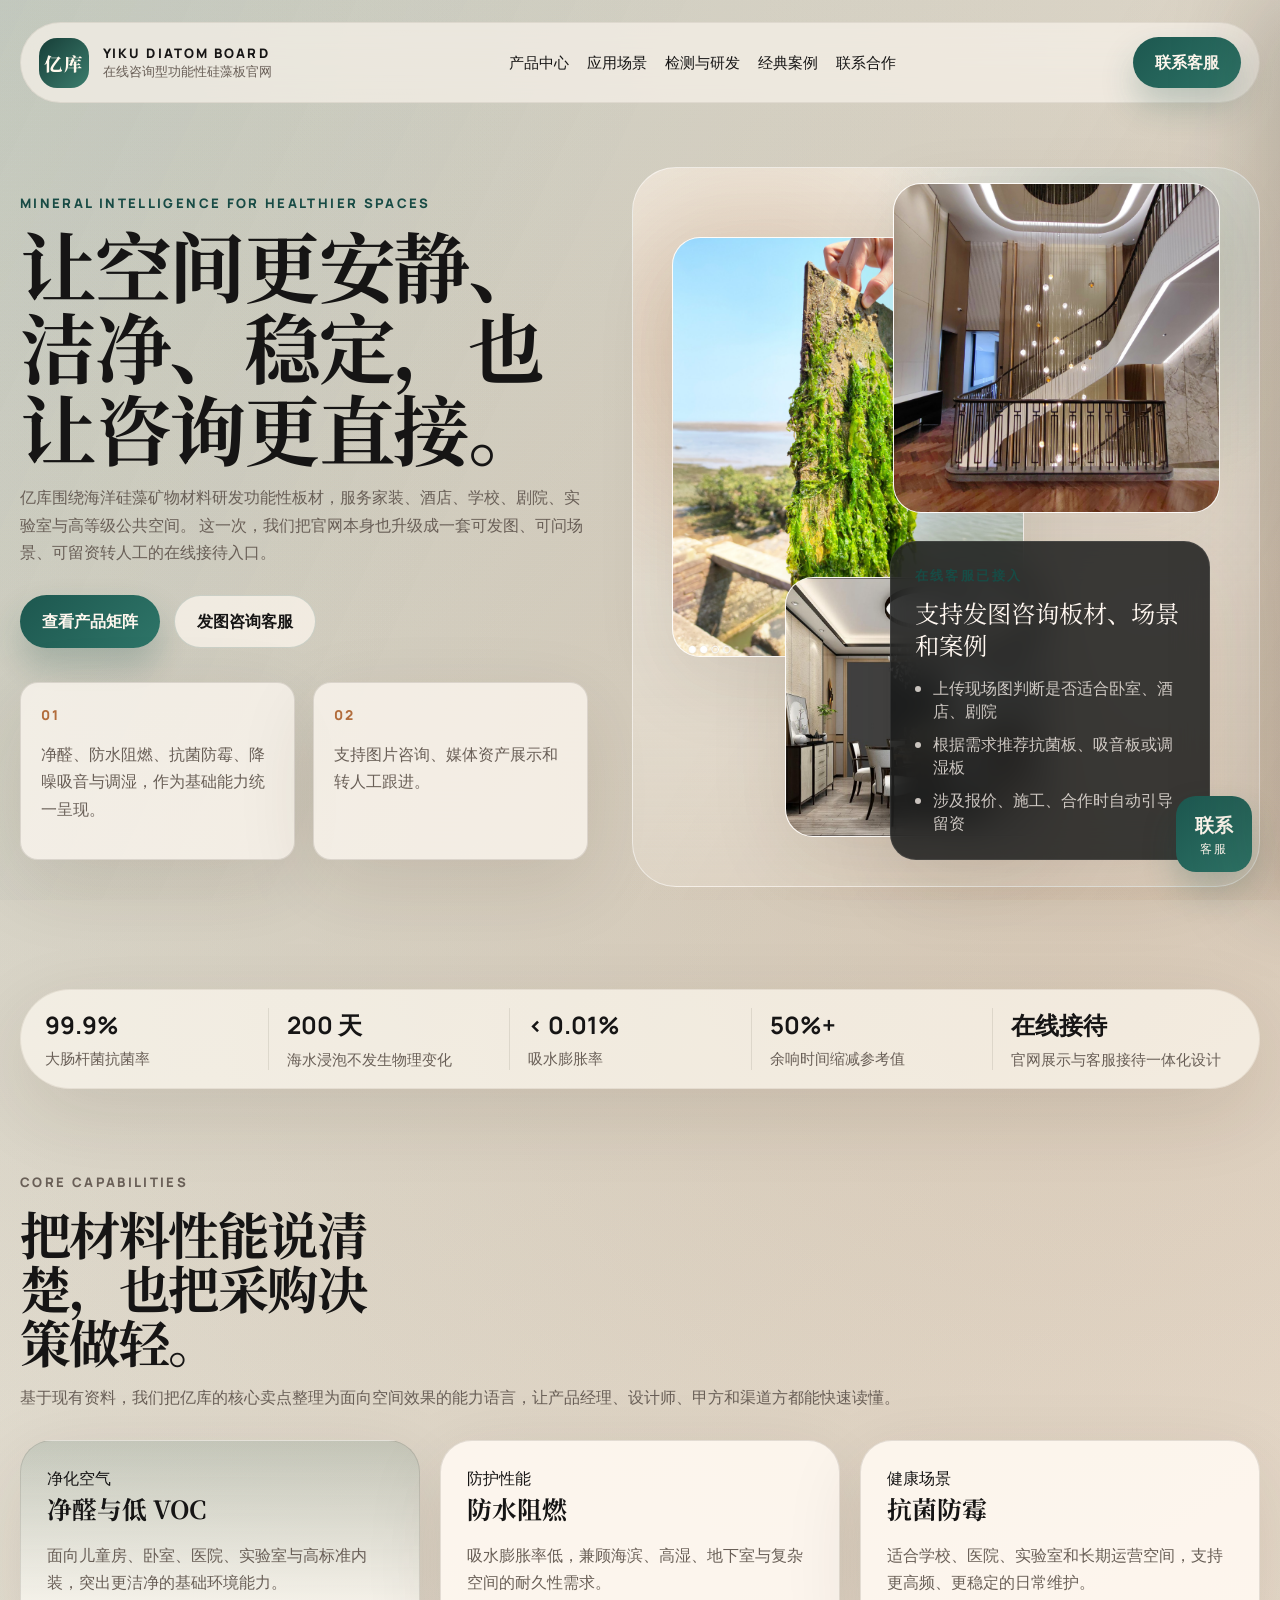
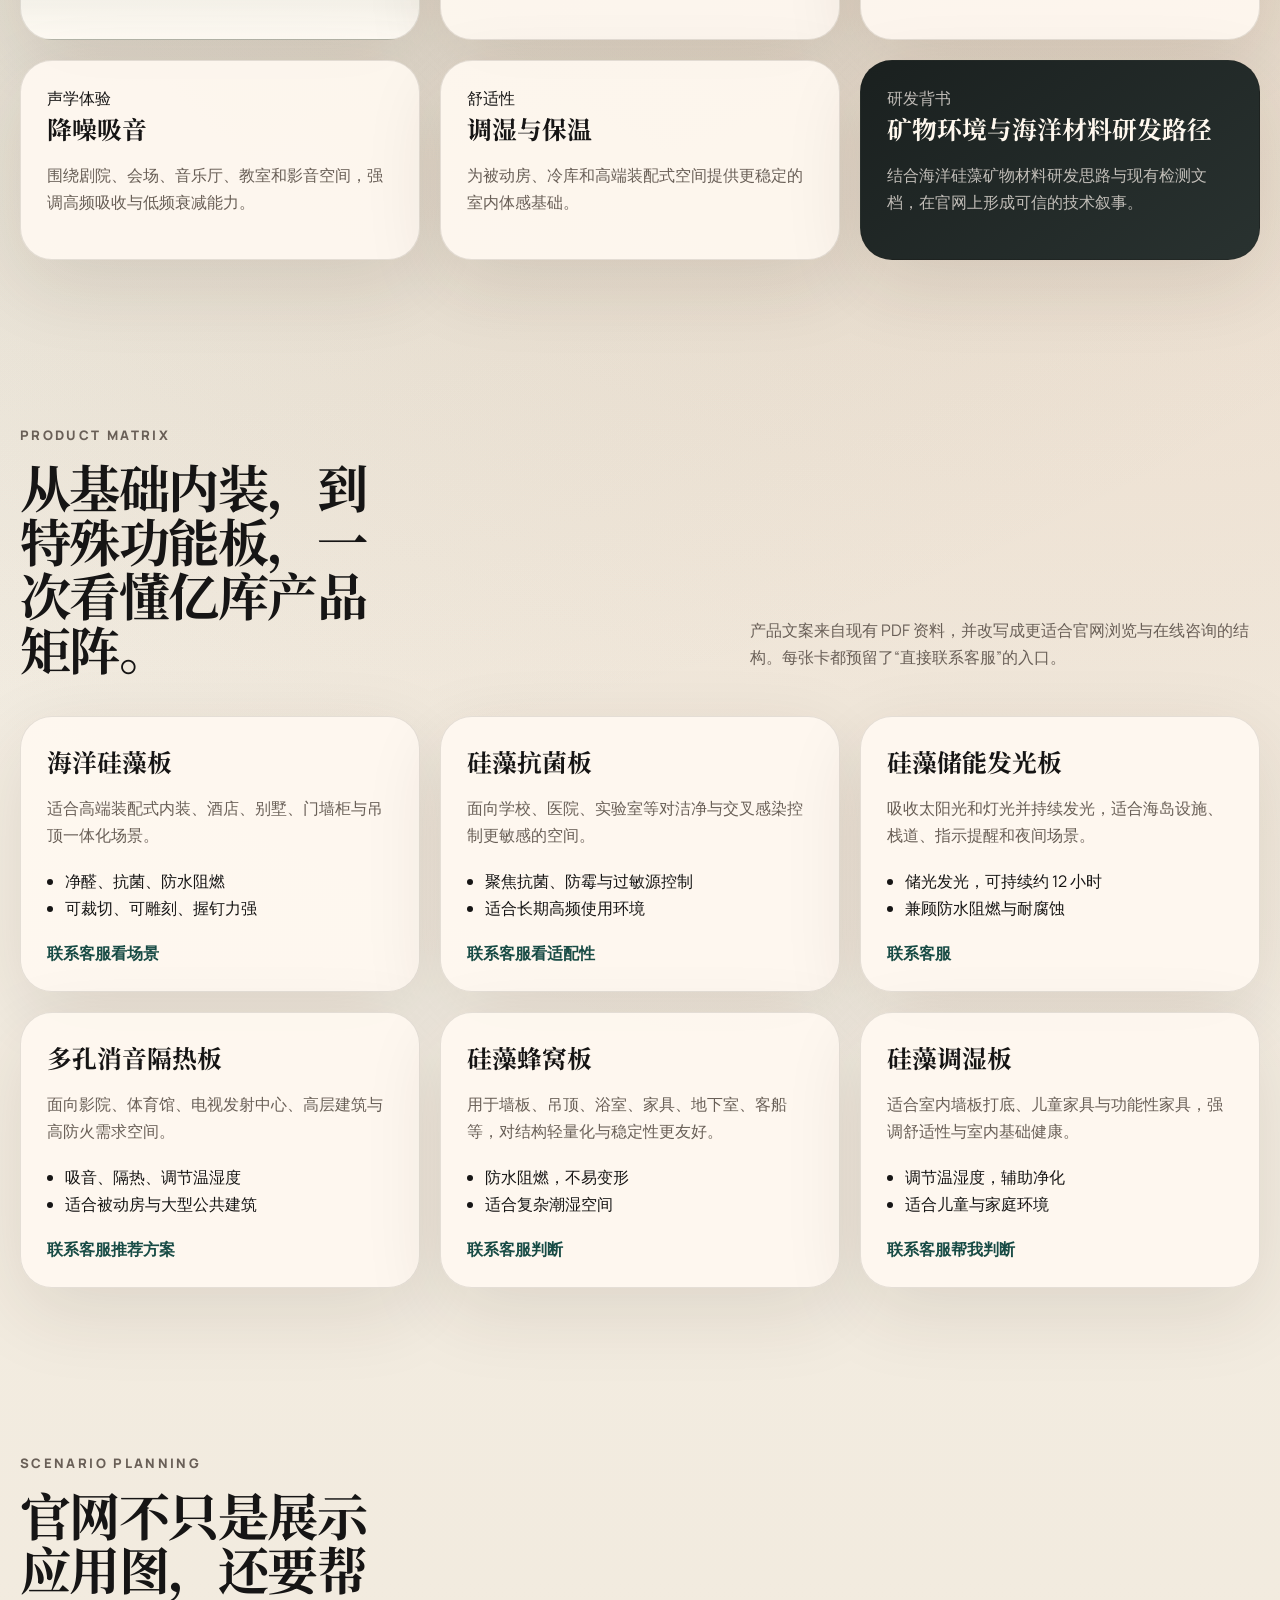
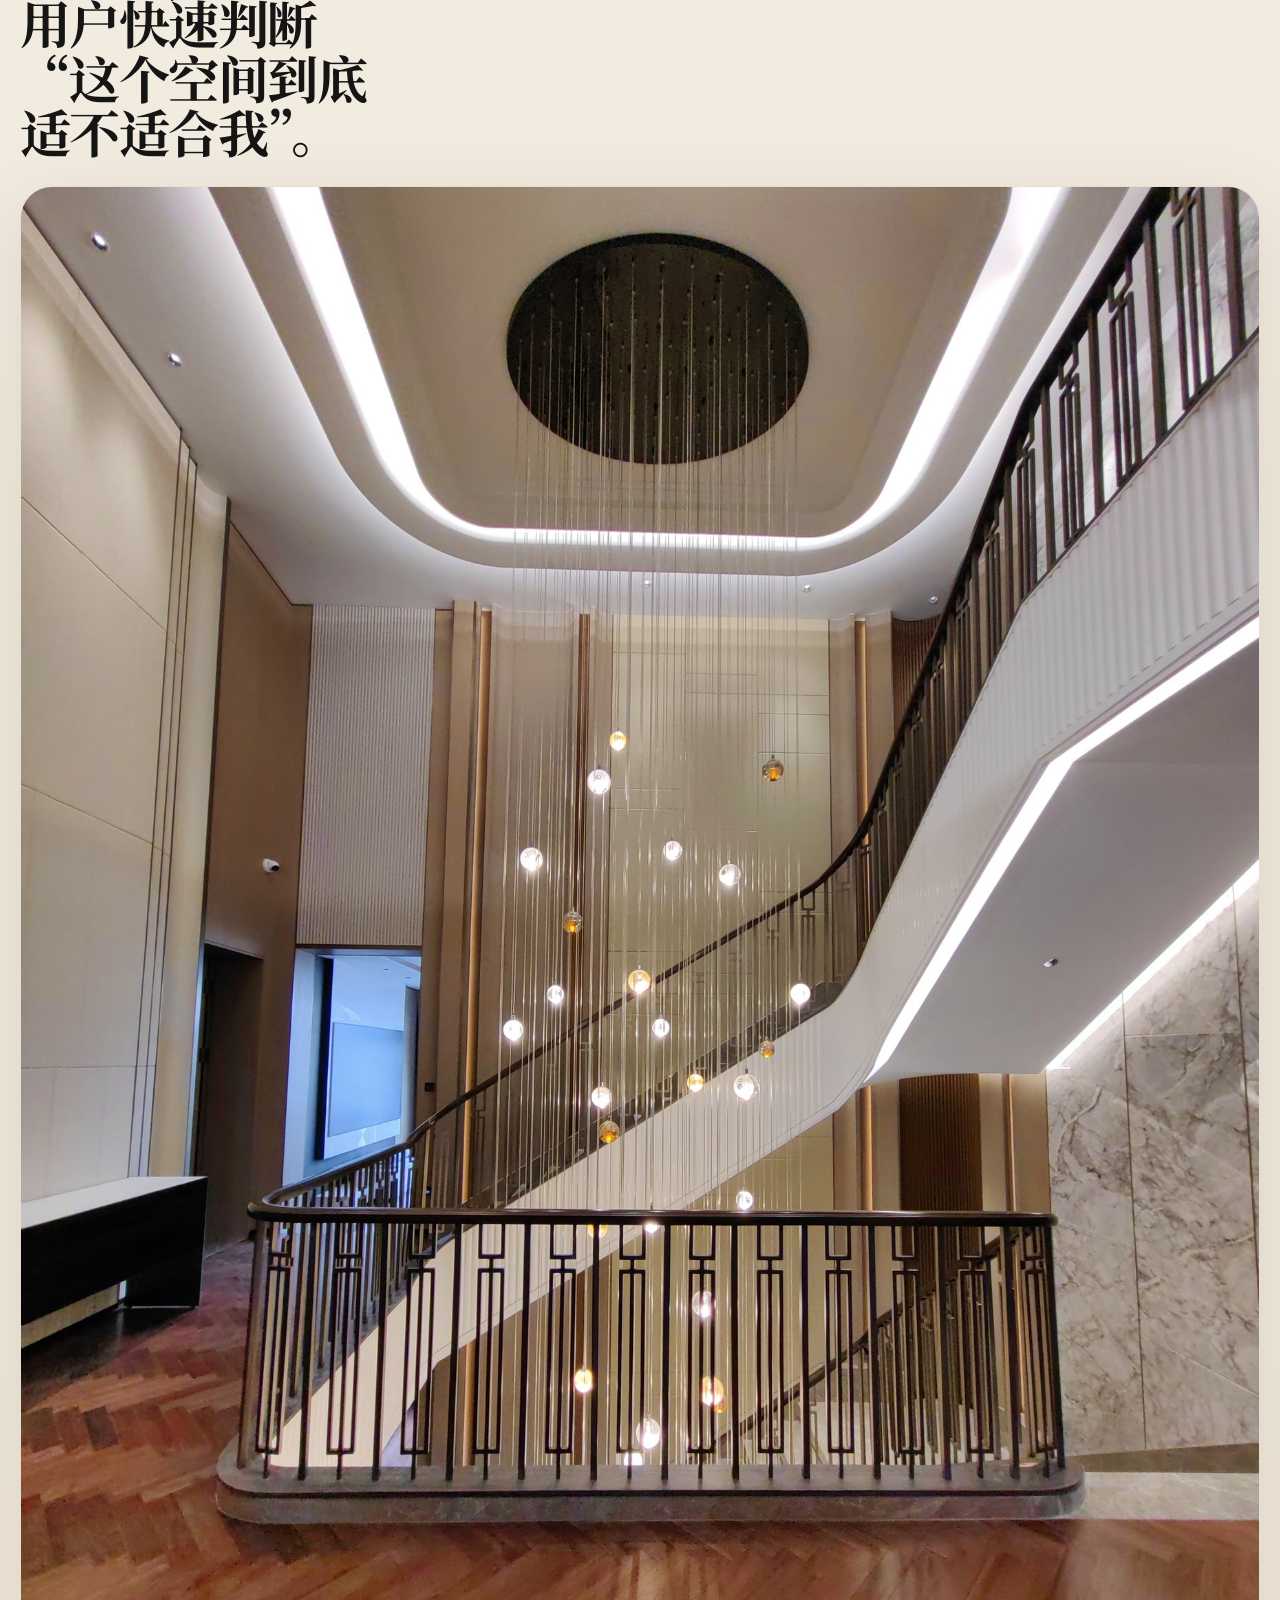
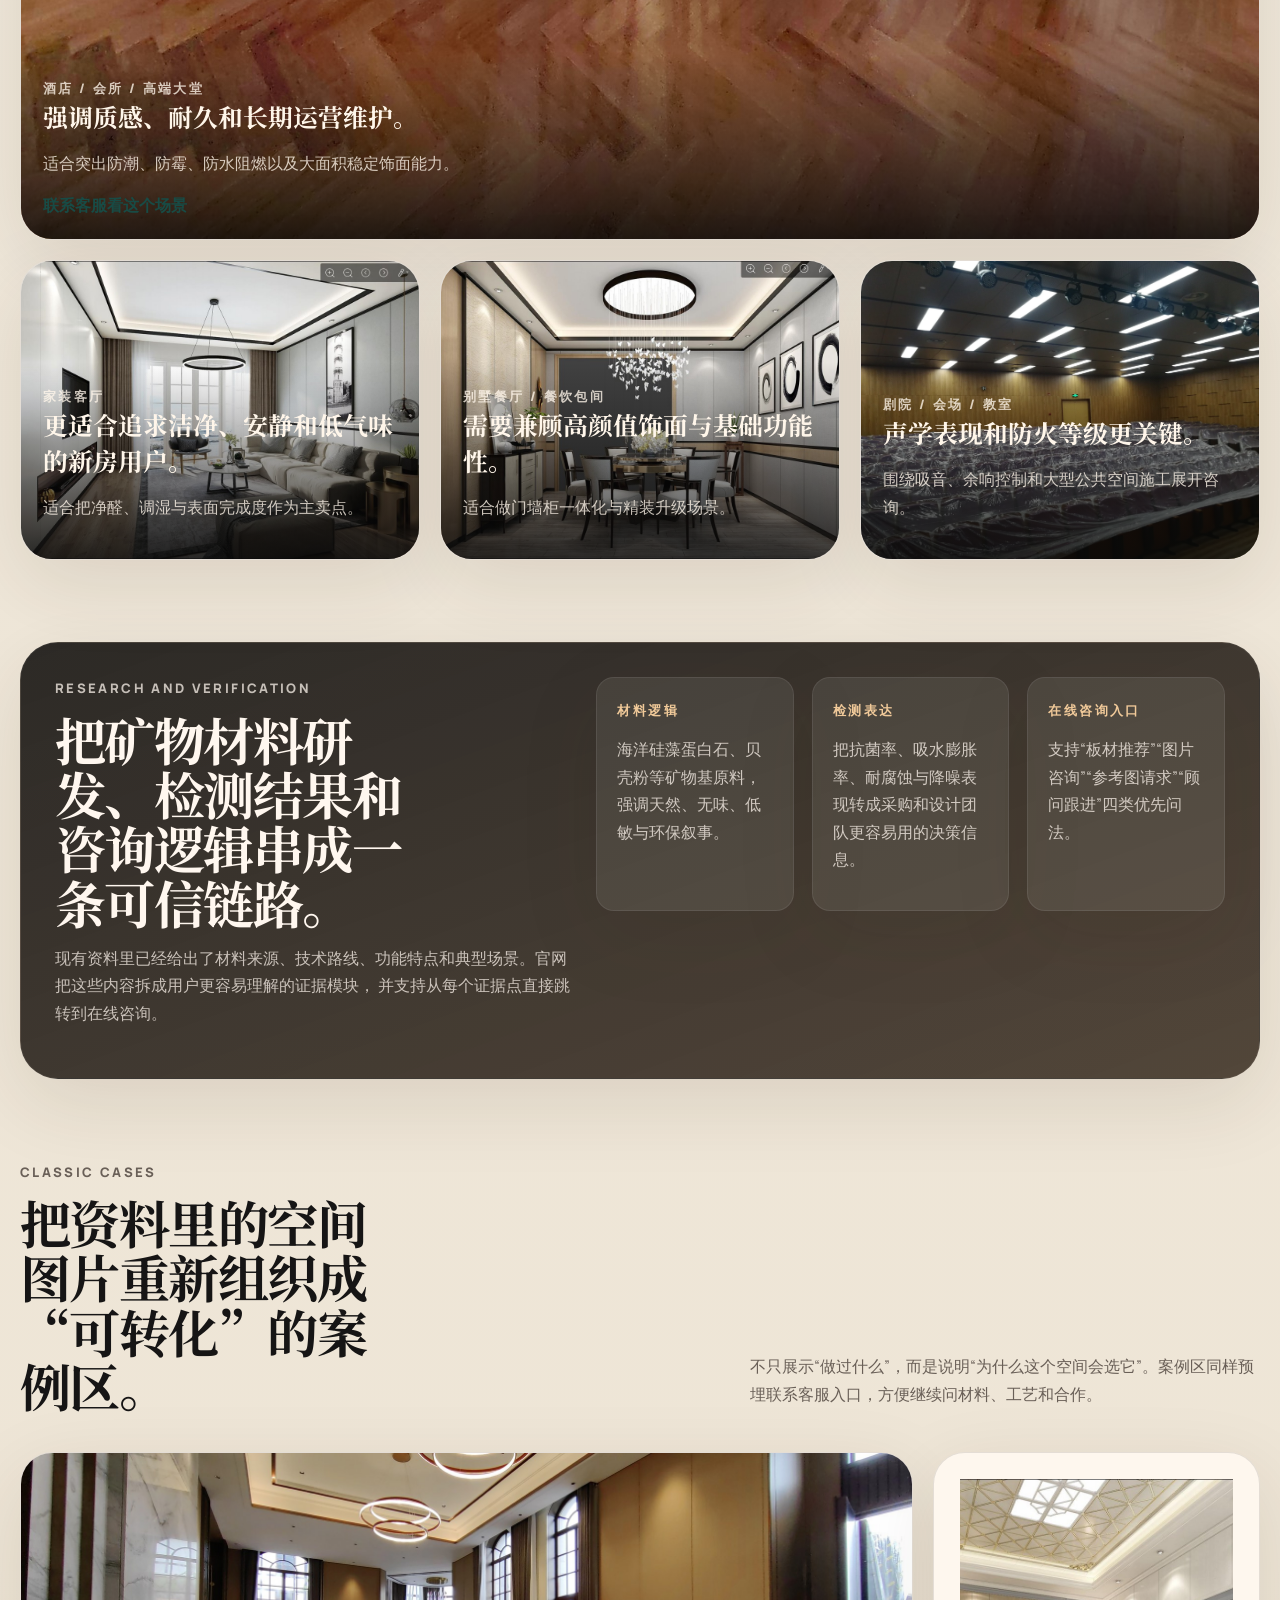
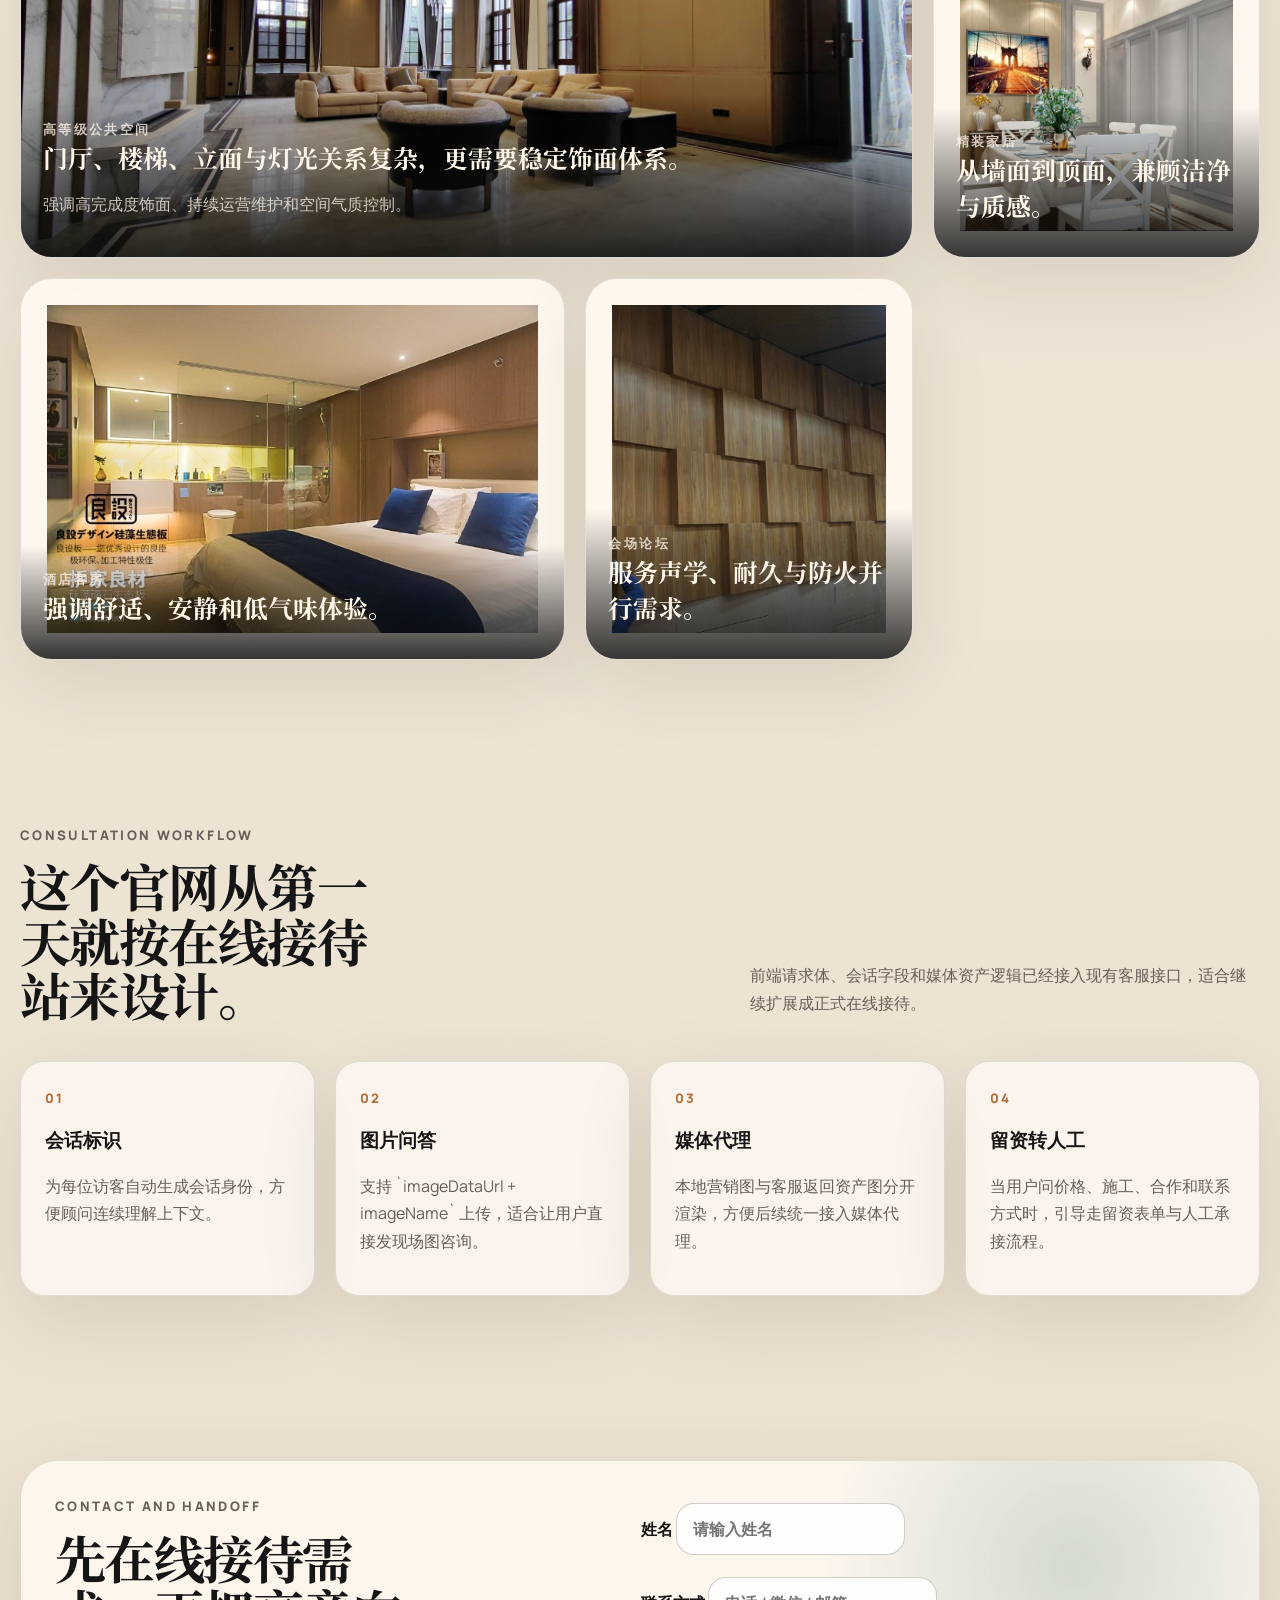
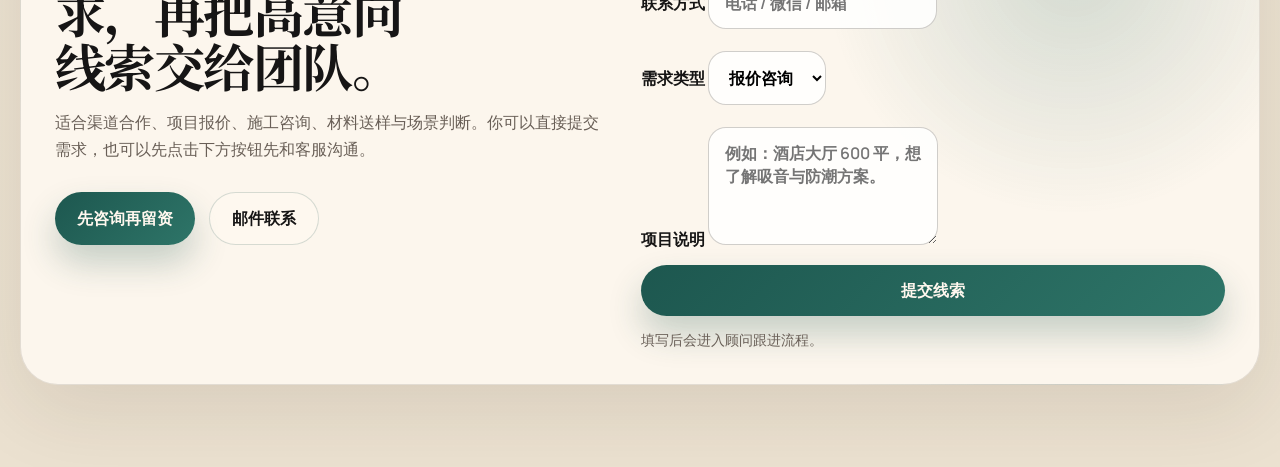
==== guanwang/index.html @ e59ead00 "chore: snapshot guanwang deployment baseline" ====
<!DOCTYPE html>
<html lang="zh-CN">
<head>
  <meta charset="UTF-8">
  <meta name="viewport" content="width=device-width, initial-scale=1.0">
  <title>亿库功能性硅藻板 | 在线咨询与项目接待官网</title>
  <meta
    name="description"
    content="亿库功能性硅藻板官网，聚焦净醛、防水阻燃、抗菌防霉、降噪吸音与高端空间应用，并提供在线咨询、发图咨询与顾问跟进能力。"
  >
  <link rel="preconnect" href="https://fonts.googleapis.com">
  <link rel="preconnect" href="https://fonts.gstatic.com" crossorigin>
  <link
    href="https://fonts.googleapis.com/css2?family=Manrope:wght@400;500;600;700;800&family=Noto+Serif+SC:wght@500;600;700;900&display=swap"
    rel="stylesheet"
  >
  <link rel="stylesheet" href="./styles.css">
</head>
<body>
  <div class="page-shell"></div>
  <div class="grain"></div>

  <header class="site-header">
    <div class="brand-lockup">
      <span class="brand-mark">亿库</span>
      <div>
        <p class="brand-cn">YIKU DIATOM BOARD</p>
        <p class="brand-sub">在线咨询型功能性硅藻板官网</p>
      </div>
    </div>

    <nav class="site-nav">
      <a href="#products">产品中心</a>
      <a href="#scenarios">应用场景</a>
      <a href="#proof">检测与研发</a>
      <a href="#cases">经典案例</a>
      <a href="#contact">联系合作</a>
    </nav>

    <button class="nav-cta trigger-ai" data-prompt="我想先快速了解亿库硅藻板适合哪些空间。">
      联系客服
    </button>
  </header>

  <main>
    <section class="hero section">
      <div class="hero-copy">
        <p class="eyebrow">Mineral intelligence for healthier spaces</p>
        <h1>让空间更安静、洁净、稳定，也让咨询更直接。</h1>
        <p class="hero-text">
          亿库围绕海洋硅藻矿物材料研发功能性板材，服务家装、酒店、学校、剧院、实验室与高等级公共空间。
          这一次，我们把官网本身也升级成一套可发图、可问场景、可留资转人工的在线接待入口。
        </p>

        <div class="hero-actions">
          <a class="button button-primary" href="#products">查看产品矩阵</a>
          <button
            class="button button-secondary trigger-ai"
            data-prompt="我有一张现场图，想问这种空间更适合哪类硅藻板。"
          >
            发图咨询客服
          </button>
        </div>

        <div class="hero-meta">
          <article>
            <span>01</span>
            <p>净醛、防水阻燃、抗菌防霉、降噪吸音与调湿，作为基础能力统一呈现。</p>
          </article>
          <article>
            <span>02</span>
            <p>支持图片咨询、媒体资产展示和转人工跟进。</p>
          </article>
        </div>
      </div>

      <div class="hero-stage">
        <div class="hero-stage-backdrop"></div>
        <figure class="hero-photo hero-photo-primary">
          <img src="./assets/selected/hero-board.jpg" alt="亿库功能性硅藻板原料与材质近景">
        </figure>
        <figure class="hero-photo hero-photo-secondary">
          <img src="./assets/selected/case-lobby.jpg" alt="亿库硅藻板在高端大堂空间中的应用案例">
        </figure>
        <figure class="hero-photo hero-photo-tertiary">
          <img src="./assets/selected/space-dining.jpg" alt="亿库硅藻板在餐厅空间中的应用视觉">
        </figure>

        <div class="hero-ticket">
          <p class="ticket-label">在线客服已接入</p>
          <p class="ticket-title">支持发图咨询板材、场景和案例</p>
          <ul>
            <li>上传现场图判断是否适合卧室、酒店、剧院</li>
            <li>根据需求推荐抗菌板、吸音板或调湿板</li>
            <li>涉及报价、施工、合作时自动引导留资</li>
          </ul>
        </div>
      </div>
    </section>

    <section class="stats-strip section">
      <article>
        <strong>99.9%</strong>
        <span>大肠杆菌抗菌率</span>
      </article>
      <article>
        <strong>200 天</strong>
        <span>海水浸泡不发生物理变化</span>
      </article>
      <article>
        <strong>&lt; 0.01%</strong>
        <span>吸水膨胀率</span>
      </article>
      <article>
        <strong>50%+</strong>
        <span>余响时间缩减参考值</span>
      </article>
      <article>
        <strong>在线接待</strong>
        <span>官网展示与客服接待一体化设计</span>
      </article>
    </section>

    <section class="capabilities section" id="proof">
      <div class="section-heading">
        <p class="eyebrow">Core capabilities</p>
        <h2>把材料性能说清楚，也把采购决策做轻。</h2>
        <p>
          基于现有资料，我们把亿库的核心卖点整理为面向空间效果的能力语言，让产品经理、设计师、甲方和渠道方都能快速读懂。
        </p>
      </div>

      <div class="capability-grid">
        <article class="capability-card accent-card">
          <span>净化空气</span>
          <h3>净醛与低 VOC</h3>
          <p>面向儿童房、卧室、医院、实验室与高标准内装，突出更洁净的基础环境能力。</p>
        </article>
        <article class="capability-card">
          <span>防护性能</span>
          <h3>防水阻燃</h3>
          <p>吸水膨胀率低，兼顾海滨、高湿、地下室与复杂空间的耐久性需求。</p>
        </article>
        <article class="capability-card">
          <span>健康场景</span>
          <h3>抗菌防霉</h3>
          <p>适合学校、医院、实验室和长期运营空间，支持更高频、更稳定的日常维护。</p>
        </article>
        <article class="capability-card">
          <span>声学体验</span>
          <h3>降噪吸音</h3>
          <p>围绕剧院、会场、音乐厅、教室和影音空间，强调高频吸收与低频衰减能力。</p>
        </article>
        <article class="capability-card">
          <span>舒适性</span>
          <h3>调湿与保温</h3>
          <p>为被动房、冷库和高端装配式空间提供更稳定的室内体感基础。</p>
        </article>
        <article class="capability-card dark-card">
          <span>研发背书</span>
          <h3>矿物环境与海洋材料研发路径</h3>
          <p>结合海洋硅藻矿物材料研发思路与现有检测文档，在官网上形成可信的技术叙事。</p>
        </article>
      </div>
    </section>

    <section class="products section" id="products">
      <div class="section-heading split-heading">
        <div>
          <p class="eyebrow">Product matrix</p>
          <h2>从基础内装，到特殊功能板，一次看懂亿库产品矩阵。</h2>
        </div>
        <p>
          产品文案来自现有 PDF 资料，并改写成更适合官网浏览与在线咨询的结构。每张卡都预留了“直接联系客服”的入口。
        </p>
      </div>

      <div class="product-grid">
        <article class="product-card">
          <h3>海洋硅藻板</h3>
          <p>适合高端装配式内装、酒店、别墅、门墙柜与吊顶一体化场景。</p>
          <ul>
            <li>净醛、抗菌、防水阻燃</li>
            <li>可裁切、可雕刻、握钉力强</li>
          </ul>
          <button class="link-button trigger-ai" data-prompt="我在做酒店或别墅项目，海洋硅藻板适合哪些部位？">联系客服看场景</button>
        </article>
        <article class="product-card">
          <h3>硅藻抗菌板</h3>
          <p>面向学校、医院、实验室等对洁净与交叉感染控制更敏感的空间。</p>
          <ul>
            <li>聚焦抗菌、防霉与过敏源控制</li>
            <li>适合长期高频使用环境</li>
          </ul>
          <button class="link-button trigger-ai" data-prompt="学校和医院场景更适合哪类抗菌板？">联系客服看适配性</button>
        </article>
        <article class="product-card">
          <h3>硅藻储能发光板</h3>
          <p>吸收太阳光和灯光并持续发光，适合海岛设施、栈道、指示提醒和夜间场景。</p>
          <ul>
            <li>储光发光，可持续约 12 小时</li>
            <li>兼顾防水阻燃与耐腐蚀</li>
          </ul>
          <button class="link-button trigger-ai" data-prompt="夜间导视或海滨项目能不能用发光板？">联系客服</button>
        </article>
        <article class="product-card">
          <h3>多孔消音隔热板</h3>
          <p>面向影院、体育馆、电视发射中心、高层建筑与高防火需求空间。</p>
          <ul>
            <li>吸音、隔热、调节温湿度</li>
            <li>适合被动房与大型公共建筑</li>
          </ul>
          <button class="link-button trigger-ai" data-prompt="剧院、会场和体育馆更适合哪种吸音隔热方案？">联系客服推荐方案</button>
        </article>
        <article class="product-card">
          <h3>硅藻蜂窝板</h3>
          <p>用于墙板、吊顶、浴室、家具、地下室、客船等，对结构轻量化与稳定性更友好。</p>
          <ul>
            <li>防水阻燃，不易变形</li>
            <li>适合复杂潮湿空间</li>
          </ul>
          <button class="link-button trigger-ai" data-prompt="浴室、地下室和海滨项目该选蜂窝板吗？">联系客服判断</button>
        </article>
        <article class="product-card">
          <h3>硅藻调湿板</h3>
          <p>适合室内墙板打底、儿童家具与功能性家具，强调舒适性与室内基础健康。</p>
          <ul>
            <li>调节温湿度，辅助净化</li>
            <li>适合儿童与家庭环境</li>
          </ul>
          <button class="link-button trigger-ai" data-prompt="儿童房和卧室应该优先看调湿板还是基础硅藻板？">联系客服帮我判断</button>
        </article>
      </div>
    </section>

    <section class="scenarios section" id="scenarios">
      <div class="section-heading">
        <p class="eyebrow">Scenario planning</p>
        <h2>官网不只是展示应用图，还要帮用户快速判断“这个空间到底适不适合我”。</h2>
      </div>

      <div class="scenario-layout">
        <article class="scenario-card panorama-card">
          <img src="./assets/selected/case-lobby.jpg" alt="高端会所或酒店大堂场景">
          <div class="scenario-content">
            <span>酒店 / 会所 / 高端大堂</span>
            <h3>强调质感、耐久和长期运营维护。</h3>
            <p>适合突出防潮、防霉、防水阻燃以及大面积稳定饰面能力。</p>
            <button class="link-button trigger-ai" data-prompt="酒店大堂、会所这类空间用什么板材更稳妥？">联系客服看这个场景</button>
          </div>
        </article>

        <article class="scenario-card">
          <img src="./assets/selected/space-living.jpg" alt="现代客厅空间">
          <div class="scenario-content">
            <span>家装客厅</span>
            <h3>更适合追求洁净、安静和低气味的新房用户。</h3>
            <p>适合把净醛、调湿与表面完成度作为主卖点。</p>
          </div>
        </article>

        <article class="scenario-card">
          <img src="./assets/selected/space-dining.jpg" alt="现代餐厅空间">
          <div class="scenario-content">
            <span>别墅餐厅 / 餐饮包间</span>
            <h3>需要兼顾高颜值饰面与基础功能性。</h3>
            <p>适合做门墙柜一体化与精装升级场景。</p>
          </div>
        </article>

        <article class="scenario-card">
          <img src="./assets/selected/case-auditorium.jpg" alt="剧院或阶梯会议空间">
          <div class="scenario-content">
            <span>剧院 / 会场 / 教室</span>
            <h3>声学表现和防火等级更关键。</h3>
            <p>围绕吸音、余响控制和大型公共空间施工展开咨询。</p>
          </div>
        </article>
      </div>
    </section>

    <section class="proof-band section">
      <div class="proof-copy">
        <p class="eyebrow">Research and verification</p>
        <h2>把矿物材料研发、检测结果和咨询逻辑串成一条可信链路。</h2>
        <p>
          现有资料里已经给出了材料来源、技术路线、功能特点和典型场景。官网把这些内容拆成用户更容易理解的证据模块，
          并支持从每个证据点直接跳转到在线咨询。
        </p>
      </div>

      <div class="proof-notes">
        <article>
          <span>材料逻辑</span>
          <p>海洋硅藻蛋白石、贝壳粉等矿物基原料，强调天然、无味、低敏与环保叙事。</p>
        </article>
        <article>
          <span>检测表达</span>
          <p>把抗菌率、吸水膨胀率、耐腐蚀与降噪表现转成采购和设计团队更容易用的决策信息。</p>
        </article>
        <article>
          <span>在线咨询入口</span>
          <p>支持“板材推荐”“图片咨询”“参考图请求”“顾问跟进”四类优先问法。</p>
        </article>
      </div>
    </section>

    <section class="cases section" id="cases">
      <div class="section-heading split-heading">
        <div>
          <p class="eyebrow">Classic cases</p>
          <h2>把资料里的空间图片重新组织成“可转化”的案例区。</h2>
        </div>
        <p>
          不只展示“做过什么”，而是说明“为什么这个空间会选它”。案例区同样预埋联系客服入口，方便继续问材料、工艺和合作。
        </p>
      </div>

      <div class="case-grid">
        <article class="case-card featured-case">
          <img src="./assets/selected/case-stair.jpg" alt="高端公共空间楼梯案例">
          <div class="case-copy">
            <span>高等级公共空间</span>
            <h3>门厅、楼梯、立面与灯光关系复杂，更需要稳定饰面体系。</h3>
            <p>强调高完成度饰面、持续运营维护和空间气质控制。</p>
          </div>
        </article>
        <article class="case-card">
          <img src="./assets/selected/space-gallery.jpg" alt="餐厅或精装空间">
          <div class="case-copy">
            <span>精装家居</span>
            <h3>从墙面到顶面，兼顾洁净与质感。</h3>
          </div>
        </article>
        <article class="case-card">
          <img src="./assets/selected/case-hotel.jpg" alt="酒店客房案例">
          <div class="case-copy">
            <span>酒店客房</span>
            <h3>强调舒适、安静和低气味体验。</h3>
          </div>
        </article>
        <article class="case-card">
          <img src="./assets/selected/case-forum.jpg" alt="论坛或阶梯会场案例">
          <div class="case-copy">
            <span>会场论坛</span>
            <h3>服务声学、耐久与防火并行需求。</h3>
          </div>
        </article>
      </div>
    </section>

    <section class="ai-workflow section">
      <div class="section-heading split-heading">
        <div>
          <p class="eyebrow">Consultation workflow</p>
          <h2>这个官网从第一天就按在线接待站来设计。</h2>
        </div>
        <p>
          前端请求体、会话字段和媒体资产逻辑已经接入现有客服接口，适合继续扩展成正式在线接待。
        </p>
      </div>

      <div class="workflow-grid">
        <article>
          <span>01</span>
          <h3>会话标识</h3>
          <p>为每位访客自动生成会话身份，方便顾问连续理解上下文。</p>
        </article>
        <article>
          <span>02</span>
          <h3>图片问答</h3>
          <p>支持 `imageDataUrl + imageName` 上传，适合让用户直接发现场图咨询。</p>
        </article>
        <article>
          <span>03</span>
          <h3>媒体代理</h3>
          <p>本地营销图与客服返回资产图分开渲染，方便后续统一接入媒体代理。</p>
        </article>
        <article>
          <span>04</span>
          <h3>留资转人工</h3>
          <p>当用户问价格、施工、合作和联系方式时，引导走留资表单与人工承接流程。</p>
        </article>
      </div>
    </section>

    <section class="contact section" id="contact">
      <div class="contact-panel">
        <div class="contact-copy">
          <p class="eyebrow">Contact and handoff</p>
          <h2>先在线接待需求，再把高意向线索交给团队。</h2>
          <p>
            适合渠道合作、项目报价、施工咨询、材料送样与场景判断。你可以直接提交需求，也可以先点击下方按钮先和客服沟通。
          </p>

          <div class="contact-actions">
            <button class="button button-primary trigger-ai" data-prompt="我想了解报价、送样或合作方式。">
              先咨询再留资
            </button>
            <a class="button button-secondary" href="mailto:hello@yiku.local">邮件联系</a>
          </div>
        </div>

        <form class="lead-form" id="lead-form">
          <label>
            姓名
            <input type="text" name="name" placeholder="请输入姓名" required>
          </label>
          <label>
            联系方式
            <input type="text" name="phone" placeholder="电话 / 微信 / 邮箱" required>
          </label>
          <label>
            需求类型
            <select name="intent">
              <option value="报价咨询">报价咨询</option>
              <option value="施工咨询">施工咨询</option>
              <option value="渠道合作">渠道合作</option>
              <option value="送样申请">送样申请</option>
            </select>
          </label>
          <label>
            项目说明
            <textarea name="message" rows="4" placeholder="例如：酒店大厅 600 平，想了解吸音与防潮方案。"></textarea>
          </label>
          <button class="button button-primary" id="lead-submit" type="submit">提交线索</button>
          <p class="form-note">填写后会进入顾问跟进流程。</p>
        </form>
      </div>
    </section>
  </main>

  <button class="ai-launcher" id="ai-launcher" aria-label="打开在线客服面板">
    <span>联系</span>
    <small>客服</small>
  </button>

  <aside class="ai-panel" id="ai-panel" aria-hidden="true">
    <div class="ai-panel-header">
      <div>
        <p class="ai-panel-eyebrow">在线客服</p>
        <h2>项目咨询接待</h2>
      </div>
      <button class="panel-close" id="panel-close" aria-label="关闭在线客服面板">×</button>
    </div>

    <div class="ai-protocol">
      <span>在线咨询</span>
      <span>支持发图咨询</span>
      <span>可转顾问跟进</span>
    </div>

    <p class="ai-model-status" id="ai-model-status">当前客服已接入，可直接发送产品、场景、报价或施工问题。</p>

    <section class="admin-console hidden" id="admin-console" aria-label="内部调试">
      <div class="admin-console-header">
        <div>
          <p class="admin-console-eyebrow">Debug</p>
          <strong>内部调试</strong>
        </div>
        <button class="admin-toggle-button" id="admin-toggle-button" type="button" aria-expanded="false">查看状态</button>
      </div>

      <div class="admin-console-body hidden" id="admin-console-body">
        <div class="admin-switch">
          <div class="admin-switch-copy">
            <strong>当前客服链路</strong>
            <p>这里用于查看接待链路状态，仅供内部联调时使用。</p>
          </div>

        </div>

        <p class="admin-runtime-note" id="admin-runtime-note">正在读取当前状态…</p>
      </div>
    </section>

    <div class="ai-suggestions">
      <button class="suggestion" data-prompt="卧室午睡容易被吵醒，推荐哪种板材？">卧室安静方案</button>
      <button class="suggestion" data-prompt="学校或医院项目应该优先看哪类抗菌板？">抗菌板推荐</button>
      <button class="suggestion" data-prompt="剧院和会议厅适合多孔消音隔热板吗？">吸音隔热判断</button>
      <button class="suggestion" data-prompt="我想看酒店和会所的应用案例。">要案例参考图</button>
    </div>

    <div class="chat-stream" id="chat-stream"></div>

    <form class="lead-bridge hidden" id="lead-bridge">
      <h3>这类需求建议交给顾问继续跟进</h3>
      <div class="lead-bridge-grid">
        <input type="text" name="bridgeName" placeholder="姓名">
        <input type="text" name="bridgeContact" placeholder="电话 / 微信">
      </div>
      <textarea name="bridgeNeed" rows="3" placeholder="补充项目需求，例如报价、施工或合作方式"></textarea>
      <button class="button button-primary" id="lead-bridge-submit" type="submit">提交给客服</button>
    </form>

    <form class="chat-composer" id="chat-composer">
      <label class="upload-chip" for="image-input">
        <input id="image-input" name="image" type="file" accept="image/*">
        <span id="image-label">上传现场图</span>
      </label>
      <textarea
        id="chat-input"
        name="question"
        rows="3"
        placeholder="请输入问题，例如：酒店大堂适合用哪种板材？"
      ></textarea>
      <button class="button button-primary" id="chat-submit" type="submit">发送给客服</button>
    </form>
  </aside>

  <template id="message-template">
    <article class="message">
      <div class="message-role"></div>
      <div class="message-bubble"></div>
    </article>
  </template>

  <script src="./script.js"></script>
</body>
</html>
---- guanwang/styles.css ----
:root {
  --bg: #efe9dd;
  --bg-strong: #dfd2bf;
  --surface: rgba(255, 250, 243, 0.72);
  --surface-strong: rgba(255, 249, 241, 0.9);
  --ink: #161515;
  --muted: #695f57;
  --line: rgba(43, 35, 26, 0.12);
  --line-strong: rgba(43, 35, 26, 0.22);
  --accent: #184b45;
  --accent-soft: #2f6d62;
  --signal: #b26d3c;
  --card-shadow: 0 24px 80px rgba(58, 38, 17, 0.11);
  --radius-xl: 32px;
  --radius-lg: 24px;
  --radius-md: 18px;
  --radius-sm: 14px;
  --max-width: 1240px;
}

* {
  box-sizing: border-box;
}

html {
  scroll-behavior: smooth;
}

body {
  margin: 0;
  color: var(--ink);
  font-family: "Manrope", "Segoe UI", sans-serif;
  background:
    radial-gradient(circle at top left, rgba(31, 90, 81, 0.18), transparent 28%),
    radial-gradient(circle at 85% 10%, rgba(178, 109, 60, 0.24), transparent 24%),
    linear-gradient(180deg, #f6f1e8 0%, #ebe1d0 100%);
  min-height: 100vh;
}

img {
  display: block;
  width: 100%;
}

button,
input,
textarea,
select {
  font: inherit;
}

button {
  cursor: pointer;
}

.page-shell,
.grain {
  inset: 0;
  pointer-events: none;
  position: fixed;
}

.page-shell {
  background:
    linear-gradient(115deg, rgba(24, 75, 69, 0.05), transparent 42%),
    linear-gradient(300deg, rgba(178, 109, 60, 0.08), transparent 38%);
  z-index: -2;
}

.grain {
  background-image:
    linear-gradient(rgba(255, 255, 255, 0.12) 1px, transparent 1px),
    linear-gradient(90deg, rgba(255, 255, 255, 0.08) 1px, transparent 1px);
  background-size: 4px 4px, 4px 4px;
  opacity: 0.14;
  z-index: -1;
}

.site-header,
.section {
  width: min(calc(100% - 40px), var(--max-width));
  margin: 0 auto;
}

.site-header {
  align-items: center;
  backdrop-filter: blur(18px);
  background: rgba(247, 241, 233, 0.72);
  border: 1px solid rgba(69, 52, 33, 0.08);
  border-radius: 999px;
  display: flex;
  gap: 18px;
  justify-content: space-between;
  margin-top: 22px;
  padding: 14px 18px;
  position: sticky;
  top: 16px;
  z-index: 30;
}

.brand-lockup {
  align-items: center;
  display: flex;
  gap: 14px;
  min-width: 0;
}

.brand-mark {
  align-items: center;
  background: linear-gradient(135deg, #173e38 0%, #3b7d6d 100%);
  border-radius: 18px;
  color: #fff8ec;
  display: inline-flex;
  font-family: "Noto Serif SC", serif;
  font-size: 1.15rem;
  font-weight: 800;
  height: 50px;
  justify-content: center;
  letter-spacing: 0.12em;
  width: 50px;
}

.brand-cn,
.brand-sub {
  margin: 0;
}

.brand-cn {
  font-size: 0.82rem;
  font-weight: 800;
  letter-spacing: 0.16em;
}

.brand-sub {
  color: var(--muted);
  font-size: 0.82rem;
}

.site-nav {
  display: flex;
  flex-wrap: wrap;
  gap: 18px;
  justify-content: center;
}

.site-nav a {
  color: var(--ink);
  font-size: 0.95rem;
  text-decoration: none;
}

.site-nav a:hover {
  color: var(--accent);
}

.section {
  padding: 82px 0;
}

.hero {
  align-items: center;
  display: grid;
  gap: 44px;
  grid-template-columns: minmax(0, 0.95fr) minmax(0, 1.05fr);
  padding-top: 64px;
}

.eyebrow,
.ticket-label,
.ai-panel-eyebrow,
.proof-notes span,
.workflow-grid span,
.scenario-content span,
.case-copy span {
  color: var(--accent);
  font-size: 0.82rem;
  font-weight: 800;
  letter-spacing: 0.18em;
  margin: 0 0 12px;
  text-transform: uppercase;
}

.hero h1,
.section-heading h2,
.contact-copy h2,
.ai-workflow h2,
.proof-copy h2 {
  font-family: "Noto Serif SC", serif;
  font-weight: 700;
  letter-spacing: -0.03em;
  line-height: 1.06;
  margin: 0;
}

.hero h1 {
  font-size: clamp(2.9rem, 6vw, 5.8rem);
  max-width: 12ch;
}

.hero-text,
.section-heading p,
.contact-copy p,
.proof-copy p,
.product-card p,
.capability-card p,
.scenario-content p,
.case-copy p,
.workflow-grid p,
.proof-notes p,
.hero-meta p {
  color: var(--muted);
  line-height: 1.72;
}

.hero-actions,
.contact-actions {
  display: flex;
  flex-wrap: wrap;
  gap: 14px;
  margin-top: 28px;
}

.button,
.nav-cta {
  align-items: center;
  border: 0;
  border-radius: 999px;
  display: inline-flex;
  font-weight: 700;
  gap: 10px;
  justify-content: center;
  padding: 14px 22px;
  text-decoration: none;
  transition: transform 180ms ease, box-shadow 180ms ease, background 180ms ease;
}

.button:hover,
.nav-cta:hover,
.link-button:hover,
.suggestion:hover,
.ai-launcher:hover {
  transform: translateY(-2px);
}

.button-primary,
.nav-cta,
.ai-launcher {
  background: linear-gradient(135deg, #1d574f 0%, #2e7568 100%);
  box-shadow: 0 18px 34px rgba(27, 80, 71, 0.24);
  color: #fff7ee;
}

.button-secondary {
  background: rgba(255, 248, 239, 0.7);
  border: 1px solid rgba(29, 87, 79, 0.18);
  color: var(--ink);
}

.button-secondary:hover {
  background: rgba(255, 248, 239, 0.95);
}

.hero-meta {
  display: grid;
  gap: 18px;
  grid-template-columns: repeat(2, minmax(0, 1fr));
  margin-top: 34px;
}

.hero-meta article,
.proof-notes article,
.workflow-grid article {
  background: var(--surface);
  border: 1px solid var(--line);
  border-radius: var(--radius-md);
  box-shadow: var(--card-shadow);
  padding: 20px;
}

.hero-meta span {
  color: var(--signal);
  font-size: 0.85rem;
  font-weight: 800;
  letter-spacing: 0.18em;
}

.hero-stage {
  min-height: 720px;
  position: relative;
}

.hero-stage-backdrop {
  background:
    radial-gradient(circle at 20% 25%, rgba(178, 109, 60, 0.28), transparent 36%),
    radial-gradient(circle at 80% 10%, rgba(24, 75, 69, 0.22), transparent 32%),
    linear-gradient(180deg, rgba(255, 250, 241, 0.64) 0%, rgba(244, 235, 223, 0.3) 100%);
  border: 1px solid rgba(255, 255, 255, 0.5);
  border-radius: 44px;
  height: 100%;
  inset: 0;
  position: absolute;
}

.hero-photo,
.hero-ticket,
.scenario-card,
.case-card,
.product-card,
.capability-card,
.contact-panel,
.proof-band {
  box-shadow: var(--card-shadow);
}

.hero-photo {
  background: var(--surface-strong);
  border: 1px solid rgba(255, 255, 255, 0.68);
  border-radius: 28px;
  overflow: hidden;
  position: absolute;
}

.hero-photo img {
  height: 100%;
  object-fit: cover;
}

.hero-photo-primary {
  height: 420px;
  left: 0;
  top: 54px;
  width: min(56%, 420px);
}

.hero-photo-secondary {
  height: 330px;
  right: 0;
  top: 0;
  width: min(52%, 360px);
}

.hero-photo-tertiary {
  bottom: 34px;
  height: 260px;
  left: 18%;
  width: min(42%, 300px);
}

.hero-ticket {
  backdrop-filter: blur(16px);
  background: rgba(20, 21, 21, 0.82);
  border: 1px solid rgba(255, 255, 255, 0.08);
  border-radius: 26px;
  color: #fff7f0;
  max-width: 320px;
  padding: 24px;
  position: absolute;
  right: 8%;
  top: 52%;
}

.ticket-title {
  font-family: "Noto Serif SC", serif;
  font-size: 1.52rem;
  line-height: 1.3;
  margin: 0 0 16px;
}

.hero-ticket ul {
  color: rgba(255, 247, 240, 0.76);
  margin: 0;
  padding-left: 18px;
}

.hero-ticket li + li {
  margin-top: 10px;
}

.stats-strip {
  background: rgba(255, 250, 242, 0.66);
  border: 1px solid rgba(82, 58, 31, 0.08);
  border-radius: 999px;
  box-shadow: var(--card-shadow);
  display: grid;
  gap: 18px;
  grid-template-columns: repeat(5, minmax(0, 1fr));
  margin-top: 20px;
  padding: 18px 24px;
}

.stats-strip article {
  border-right: 1px solid rgba(42, 33, 24, 0.1);
  padding-right: 18px;
}

.stats-strip article:last-child {
  border-right: 0;
  padding-right: 0;
}

.stats-strip strong {
  display: block;
  font-size: 1.5rem;
  margin-bottom: 6px;
}

.stats-strip span {
  color: var(--muted);
  font-size: 0.92rem;
}

.section-heading {
  margin-bottom: 28px;
}

.section-heading h2,
.contact-copy h2,
.proof-copy h2,
.ai-workflow h2 {
  font-size: clamp(2rem, 4vw, 3.6rem);
  margin-bottom: 12px;
  max-width: 13ch;
}

.split-heading {
  align-items: end;
  display: grid;
  gap: 24px;
  grid-template-columns: minmax(0, 0.9fr) minmax(0, 0.65fr);
}

.capability-grid,
.product-grid,
.workflow-grid {
  display: grid;
  gap: 20px;
}

.capability-grid {
  grid-template-columns: repeat(3, minmax(0, 1fr));
}

.capability-card,
.product-card,
.scenario-card,
.case-card {
  background: var(--surface-strong);
  border: 1px solid var(--line);
  border-radius: var(--radius-xl);
  overflow: hidden;
  padding: 26px;
}

.capability-card h3,
.product-card h3,
.scenario-content h3,
.case-copy h3,
.ai-panel h2,
.lead-bridge h3 {
  font-family: "Noto Serif SC", serif;
  font-size: 1.55rem;
  margin: 0 0 12px;
}

.accent-card {
  background:
    linear-gradient(180deg, rgba(34, 91, 83, 0.14) 0%, rgba(255, 251, 244, 0.96) 100%);
}

.dark-card {
  background: linear-gradient(145deg, #1a201f 0%, #293230 100%);
  color: #fff8ee;
}

.dark-card p,
.dark-card span {
  color: rgba(255, 247, 240, 0.72);
}

.product-grid {
  grid-template-columns: repeat(3, minmax(0, 1fr));
}

.product-card ul {
  color: var(--ink);
  line-height: 1.7;
  margin: 18px 0 20px;
  padding-left: 18px;
}

.link-button {
  background: none;
  border: 0;
  color: var(--accent);
  font-weight: 800;
  padding: 0;
  text-align: left;
}

.scenario-layout {
  display: grid;
  gap: 20px;
  grid-template-columns: repeat(3, minmax(0, 1fr));
}

.panorama-card {
  grid-column: span 3;
  min-height: 420px;
}

.scenario-card,
.featured-case {
  padding: 0;
  position: relative;
}

.scenario-card img,
.case-card img {
  height: 100%;
  min-height: 100%;
  object-fit: cover;
}

.scenario-content,
.case-copy {
  background: linear-gradient(180deg, transparent 0%, rgba(10, 10, 10, 0.82) 100%);
  bottom: 0;
  color: #fff6ea;
  left: 0;
  padding: 22px;
  position: absolute;
  right: 0;
}

.scenario-content p,
.case-copy p,
.case-copy span,
.scenario-content span {
  color: rgba(255, 246, 234, 0.78);
}

.proof-band {
  align-items: start;
  background:
    linear-gradient(160deg, rgba(22, 20, 18, 0.9) 0%, rgba(48, 35, 23, 0.82) 100%);
  border: 1px solid rgba(255, 255, 255, 0.06);
  border-radius: 38px;
  display: grid;
  gap: 26px;
  grid-template-columns: minmax(0, 0.82fr) minmax(0, 1fr);
  padding: 34px;
}

.proof-copy h2,
.proof-copy p {
  color: #fff7ef;
}

.proof-copy p {
  opacity: 0.72;
}

.proof-notes {
  display: grid;
  gap: 18px;
  grid-template-columns: repeat(3, minmax(0, 1fr));
}

.proof-notes article {
  background: rgba(255, 250, 243, 0.08);
  border: 1px solid rgba(255, 255, 255, 0.08);
}

.proof-notes span {
  color: #f0c999;
}

.proof-notes p {
  color: rgba(255, 247, 239, 0.74);
}

.case-grid {
  display: grid;
  gap: 20px;
  grid-template-columns: 1.25fr 0.75fr 0.75fr;
}

.featured-case {
  grid-column: span 2;
  min-height: 520px;
}

.case-card {
  min-height: 250px;
  position: relative;
}

.workflow-grid {
  grid-template-columns: repeat(4, minmax(0, 1fr));
}

.workflow-grid article {
  background: rgba(255, 251, 245, 0.72);
  border: 1px solid var(--line);
  border-radius: var(--radius-lg);
  padding: 24px;
}

.workflow-grid span {
  color: var(--signal);
}

.contact-panel {
  background:
    radial-gradient(circle at 85% 20%, rgba(31, 90, 81, 0.18), transparent 22%),
    rgba(255, 250, 243, 0.82);
  border: 1px solid var(--line);
  border-radius: 38px;
  display: grid;
  gap: 28px;
  grid-template-columns: minmax(0, 0.88fr) minmax(0, 0.92fr);
  padding: 34px;
}

.lead-form,
.chat-composer,
.lead-bridge {
  display: grid;
  gap: 14px;
}

.lead-form label,
.chat-composer textarea,
.lead-bridge input,
.lead-bridge textarea {
  color: var(--ink);
  font-weight: 600;
}

.lead-form input,
.lead-form textarea,
.lead-form select,
.chat-composer textarea,
.lead-bridge input,
.lead-bridge textarea {
  background: rgba(255, 255, 255, 0.84);
  border: 1px solid var(--line-strong);
  border-radius: 18px;
  margin-top: 8px;
  outline: none;
  padding: 14px 16px;
  resize: vertical;
}

.lead-form input:focus,
.lead-form textarea:focus,
.lead-form select:focus,
.chat-composer textarea:focus,
.lead-bridge input:focus,
.lead-bridge textarea:focus {
  border-color: rgba(24, 75, 69, 0.34);
  box-shadow: 0 0 0 4px rgba(24, 75, 69, 0.09);
}

.form-note {
  color: var(--muted);
  font-size: 0.9rem;
  margin: 0;
}

.ai-launcher {
  align-items: center;
  border: 0;
  border-radius: 20px;
  bottom: 28px;
  display: flex;
  flex-direction: column;
  gap: 2px;
  height: 76px;
  justify-content: center;
  position: fixed;
  right: 28px;
  width: 76px;
  z-index: 40;
}

.ai-launcher span {
  font-size: 1.2rem;
  font-weight: 900;
}

.ai-launcher small {
  font-size: 0.72rem;
  letter-spacing: 0.16em;
}

.ai-panel {
  backdrop-filter: blur(22px);
  background: rgba(254, 249, 241, 0.9);
  border-left: 1px solid rgba(36, 30, 24, 0.12);
  box-shadow: -28px 0 80px rgba(35, 27, 18, 0.18);
  display: flex;
  flex-direction: column;
  gap: 18px;
  height: 100vh;
  max-width: 430px;
  padding: 24px;
  position: fixed;
  right: 0;
  top: 0;
  transform: translateX(100%);
  transition: transform 240ms ease;
  width: min(100%, 430px);
  z-index: 60;
}

.ai-panel.open {
  transform: translateX(0);
}

.ai-panel-header {
  align-items: start;
  display: flex;
  justify-content: space-between;
}

.ai-panel-header h2 {
  margin-bottom: 0;
}

.panel-close {
  background: none;
  border: 0;
  color: var(--muted);
  font-size: 2rem;
  line-height: 1;
  padding: 0 4px;
}

.ai-protocol {
  display: flex;
  flex-wrap: wrap;
  gap: 10px;
}

.ai-protocol span,
.upload-chip {
  background: rgba(24, 75, 69, 0.08);
  border: 1px solid rgba(24, 75, 69, 0.14);
  border-radius: 999px;
  color: var(--accent);
  display: inline-flex;
  font-size: 0.82rem;
  font-weight: 800;
  padding: 9px 12px;
}

.upload-chip.is-disabled {
  cursor: not-allowed;
  opacity: 0.58;
}

.ai-model-status {
  color: var(--muted);
  font-size: 0.78rem;
  font-weight: 800;
  margin: -4px 0 0;
}

.admin-console {
  background: rgba(255, 253, 248, 0.76);
  border: 1px solid rgba(24, 75, 69, 0.12);
  border-radius: 18px;
  display: grid;
  gap: 14px;
  padding: 14px 16px;
}

.admin-console-header {
  align-items: center;
  display: flex;
  gap: 12px;
  justify-content: space-between;
}

.admin-console-eyebrow {
  color: var(--signal);
  font-size: 0.72rem;
  font-weight: 800;
  letter-spacing: 0.18em;
  margin: 0 0 4px;
  text-transform: uppercase;
}

.admin-toggle-button {
  background: rgba(24, 75, 69, 0.08);
  border: 1px solid rgba(24, 75, 69, 0.14);
  border-radius: 999px;
  color: var(--ink);
  font-size: 0.8rem;
  font-weight: 800;
  padding: 9px 12px;
}

.admin-console-body {
  display: grid;
  gap: 12px;
}

.admin-switch {
  align-items: center;
  display: flex;
  gap: 16px;
  justify-content: space-between;
}

.admin-switch-copy strong,
.admin-console-header strong {
  display: block;
  font-size: 0.95rem;
}

.admin-switch-copy p {
  color: var(--muted);
  font-size: 0.8rem;
  line-height: 1.6;
  margin: 6px 0 0;
  max-width: 28ch;
}

.admin-switch-control {
  align-items: center;
  display: inline-flex;
  position: relative;
}

.admin-switch-control input {
  inset: 0;
  margin: 0;
  opacity: 0;
  position: absolute;
}

.admin-switch-track {
  align-items: center;
  background: rgba(24, 75, 69, 0.16);
  border: 1px solid rgba(24, 75, 69, 0.18);
  border-radius: 999px;
  display: inline-flex;
  height: 34px;
  padding: 4px;
  transition: background 160ms ease, border-color 160ms ease;
  width: 62px;
}

.admin-switch-thumb {
  background: #fffaf2;
  border-radius: 999px;
  box-shadow: 0 8px 16px rgba(24, 75, 69, 0.18);
  display: block;
  height: 24px;
  transform: translateX(0);
  transition: transform 160ms ease;
  width: 24px;
}

.admin-switch-control input:checked + .admin-switch-track {
  background: linear-gradient(135deg, #1d574f 0%, #2e7568 100%);
  border-color: rgba(24, 75, 69, 0.32);
}

.admin-switch-control input:checked + .admin-switch-track .admin-switch-thumb {
  transform: translateX(28px);
}

.admin-runtime-note {
  color: var(--muted);
  font-size: 0.78rem;
  line-height: 1.55;
  margin: 0;
}

.admin-runtime-note[data-tone="warning"] {
  color: #8a4f22;
}

.ai-suggestions {
  display: flex;
  flex-wrap: wrap;
  gap: 10px;
}

.suggestion {
  background: rgba(255, 255, 255, 0.78);
  border: 1px solid var(--line);
  border-radius: 999px;
  color: var(--ink);
  padding: 10px 14px;
}

.chat-stream {
  display: grid;
  gap: 12px;
  min-height: 0;
  overflow-y: auto;
  padding-right: 6px;
}

.message {
  display: grid;
  gap: 8px;
}

.message-role {
  color: var(--muted);
  font-size: 0.76rem;
  font-weight: 800;
  letter-spacing: 0.16em;
  text-transform: uppercase;
}

.message-bubble {
  background: rgba(255, 255, 255, 0.82);
  border: 1px solid var(--line);
  border-radius: 22px;
  line-height: 1.72;
  padding: 16px;
  white-space: pre-wrap;
}

.message.is-assistant .message-bubble {
  background: rgba(24, 75, 69, 0.08);
  border-color: rgba(24, 75, 69, 0.14);
}

.message.is-pending .message-role {
  color: var(--accent);
}

.message.is-pending .message-bubble {
  background: rgba(24, 75, 69, 0.12);
  border-color: rgba(24, 75, 69, 0.2);
  position: relative;
}

.message.is-pending .message-bubble::after {
  animation: pendingPulse 1.2s ease-in-out infinite;
  color: var(--accent);
  content: " . . .";
  font-weight: 900;
}

.message.is-user .message-bubble {
  background: rgba(178, 109, 60, 0.08);
  border-color: rgba(178, 109, 60, 0.14);
}

.asset-gallery {
  display: grid;
  gap: 12px;
  grid-template-columns: repeat(2, minmax(0, 1fr));
  margin-top: 12px;
}

.asset-card {
  background: rgba(255, 255, 255, 0.76);
  border: 1px solid var(--line);
  border-radius: 18px;
  overflow: hidden;
}

.asset-card img {
  aspect-ratio: 4 / 3;
  object-fit: cover;
}

.asset-card p {
  color: var(--ink);
  font-size: 0.88rem;
  margin: 0;
  padding: 10px 12px 12px;
}

.chat-composer {
  margin-top: auto;
}

.chat-composer.is-pending {
  opacity: 0.92;
}

.upload-chip {
  cursor: pointer;
  gap: 8px;
  justify-content: center;
}

.upload-chip input {
  display: none;
}

.lead-bridge {
  background: rgba(255, 245, 238, 0.88);
  border: 1px solid rgba(178, 109, 60, 0.16);
  border-radius: 24px;
  padding: 18px;
}

.lead-bridge-grid {
  display: grid;
  gap: 12px;
  grid-template-columns: repeat(2, minmax(0, 1fr));
}

.hidden {
  display: none;
}

.button:disabled,
.admin-toggle-button:disabled,
.suggestion:disabled {
  cursor: not-allowed;
  opacity: 0.66;
}

@keyframes pendingPulse {
  0%,
  100% {
    opacity: 0.35;
  }
  50% {
    opacity: 1;
  }
}

@media (max-width: 1150px) {
  .hero,
  .split-heading,
  .proof-band,
  .contact-panel {
    grid-template-columns: 1fr;
  }

  .hero-stage {
    min-height: 660px;
  }

  .capability-grid,
  .product-grid,
  .workflow-grid {
    grid-template-columns: repeat(2, minmax(0, 1fr));
  }

  .stats-strip,
  .proof-notes,
  .case-grid {
    grid-template-columns: repeat(2, minmax(0, 1fr));
  }

  .featured-case,
  .panorama-card {
    grid-column: span 2;
  }
}

@media (max-width: 840px) {
  .site-header {
    border-radius: 28px;
    flex-wrap: wrap;
    justify-content: center;
  }

  .site-nav {
    width: 100%;
  }

  .hero {
    padding-top: 34px;
  }

  .hero-stage {
    min-height: 620px;
  }

  .hero-photo-primary {
    left: 0;
    top: 36px;
    width: 58%;
  }

  .hero-photo-secondary {
    right: 0;
    width: 48%;
  }

  .hero-photo-tertiary {
    bottom: 20px;
    left: 8%;
  }

  .hero-ticket {
    max-width: 82%;
    right: 4%;
    top: auto;
    bottom: 28px;
  }

  .hero-meta,
  .capability-grid,
  .product-grid,
  .scenario-layout,
  .workflow-grid,
  .stats-strip,
  .proof-notes,
  .case-grid,
  .lead-bridge-grid {
    grid-template-columns: 1fr;
  }

  .panorama-card,
  .featured-case {
    grid-column: span 1;
  }

  .stats-strip {
    border-radius: 28px;
  }

  .stats-strip article {
    border-right: 0;
    border-bottom: 1px solid rgba(42, 33, 24, 0.1);
    padding-bottom: 14px;
    padding-right: 0;
  }

  .stats-strip article:last-child {
    border-bottom: 0;
    padding-bottom: 0;
  }

  .ai-panel {
    max-width: 100%;
    width: 100%;
  }
}

@media (max-width: 640px) {
  .site-header,
  .section {
    width: min(calc(100% - 24px), var(--max-width));
  }

  .site-header {
    padding: 14px;
    top: 10px;
  }

  .brand-lockup {
    justify-content: center;
    width: 100%;
  }

  .hero-stage {
    min-height: 560px;
  }

  .hero-photo-primary {
    height: 280px;
  }

  .hero-photo-secondary {
    height: 210px;
  }

  .hero-photo-tertiary {
    height: 180px;
    width: 48%;
  }

  .hero-ticket {
    max-width: calc(100% - 24px);
    padding: 20px;
  }

  .capability-card,
  .product-card,
  .proof-band,
  .contact-panel,
  .scenario-card,
  .case-card {
    border-radius: 24px;
    padding: 22px;
  }

  .scenario-card,
  .featured-case {
    padding: 0;
  }

  .ai-launcher {
    bottom: 18px;
    height: 70px;
    right: 18px;
    width: 70px;
  }
}
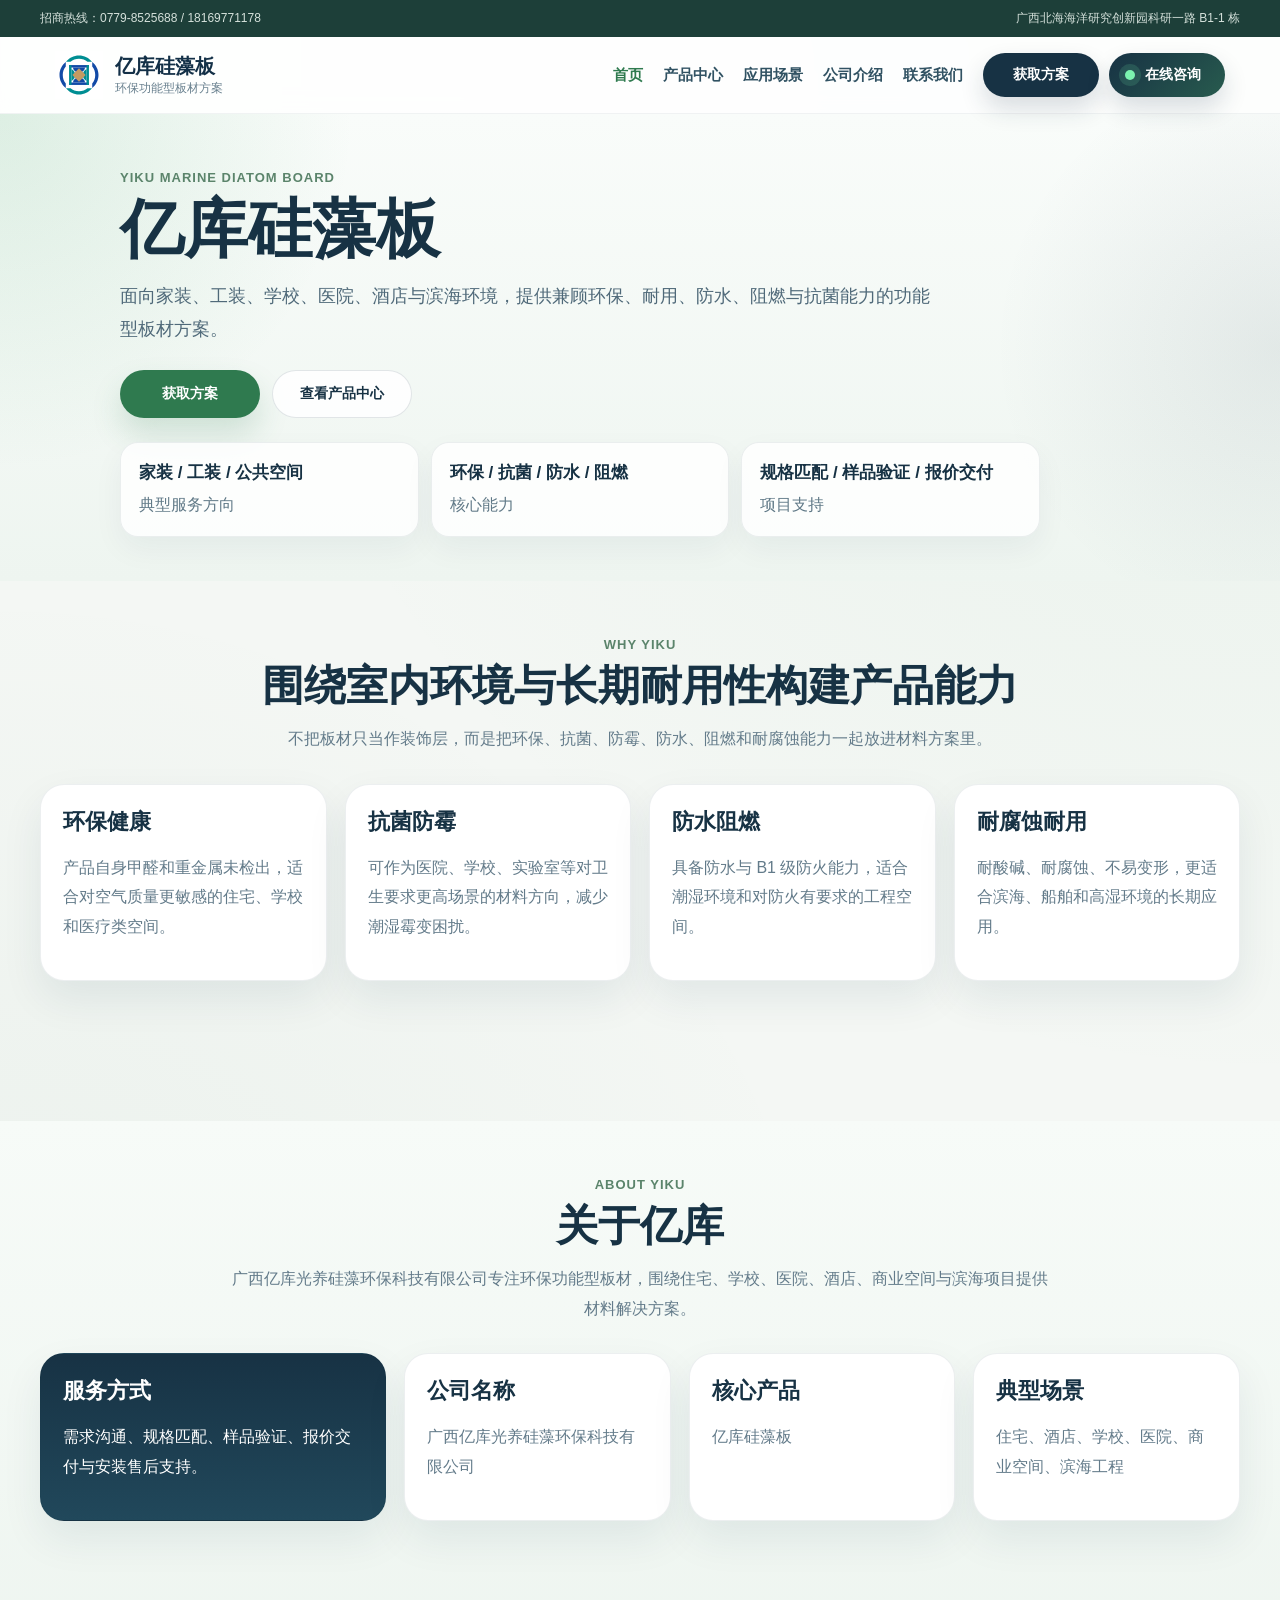
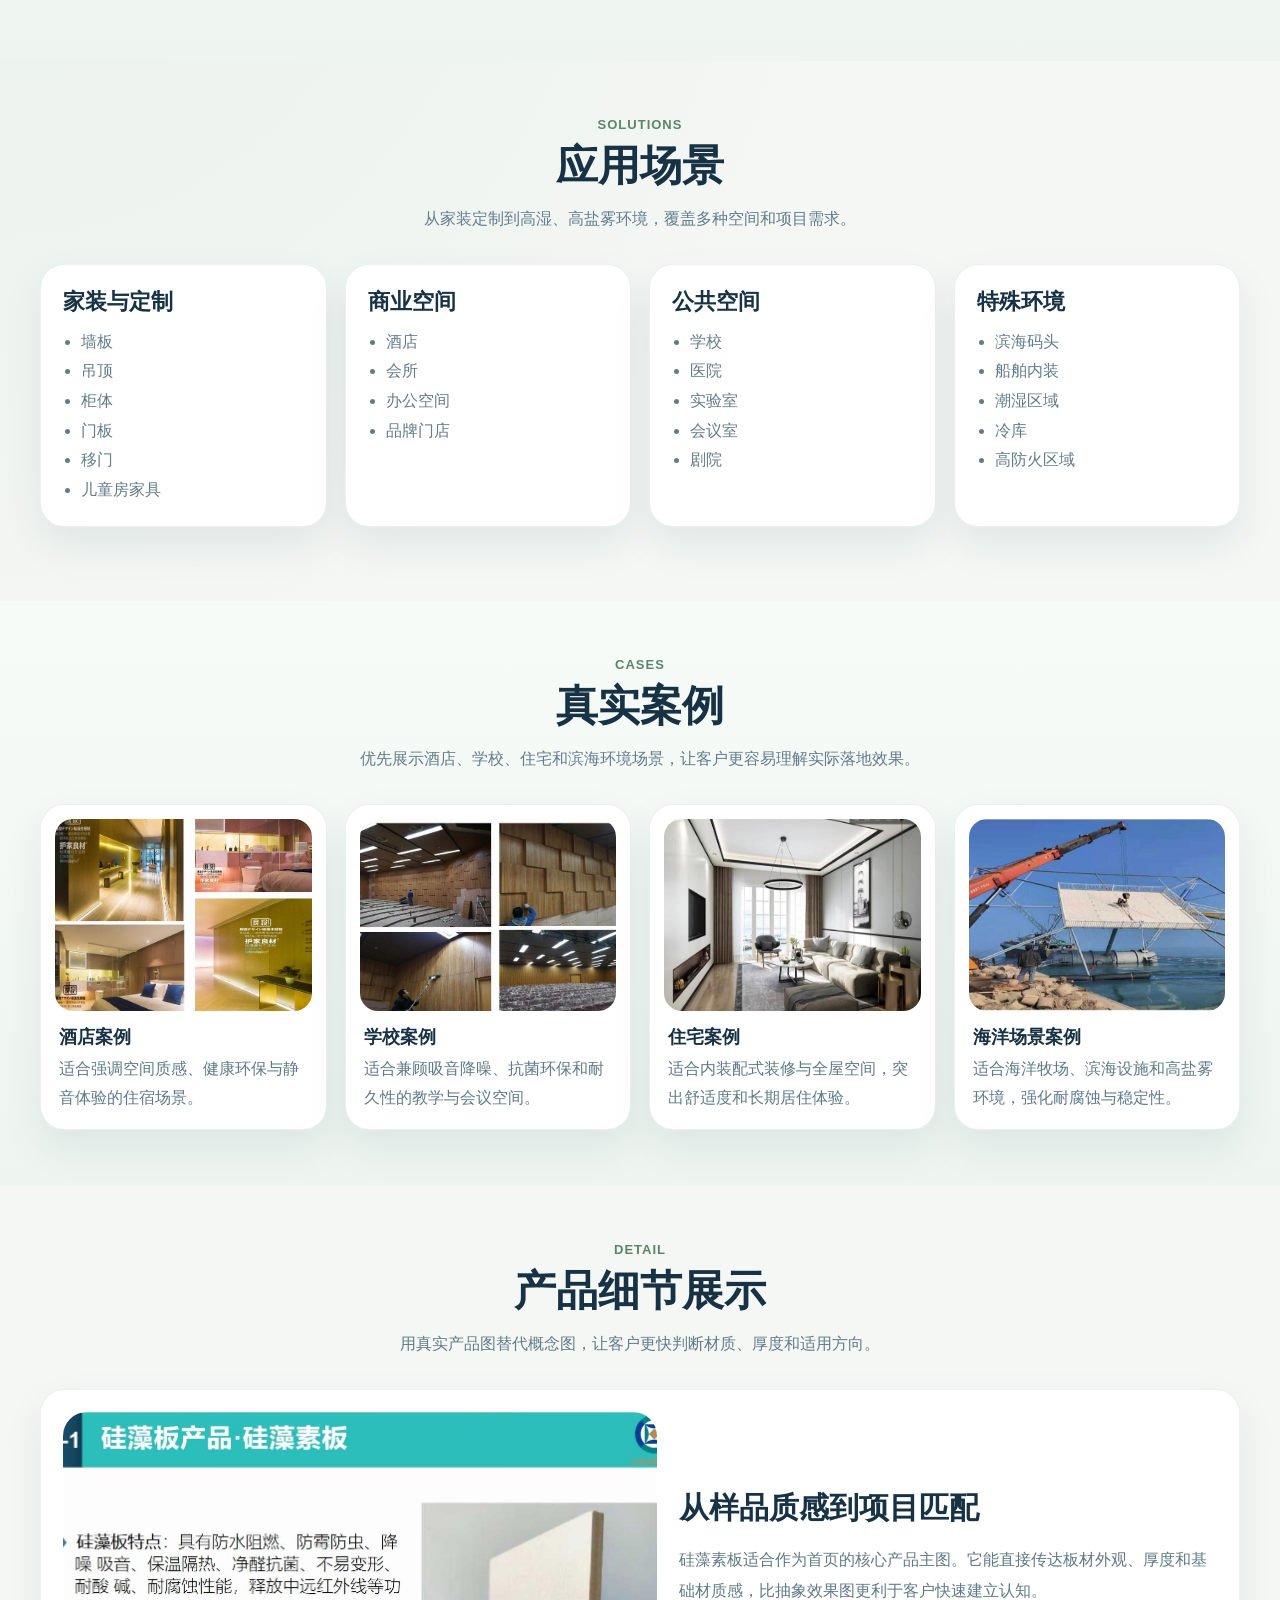
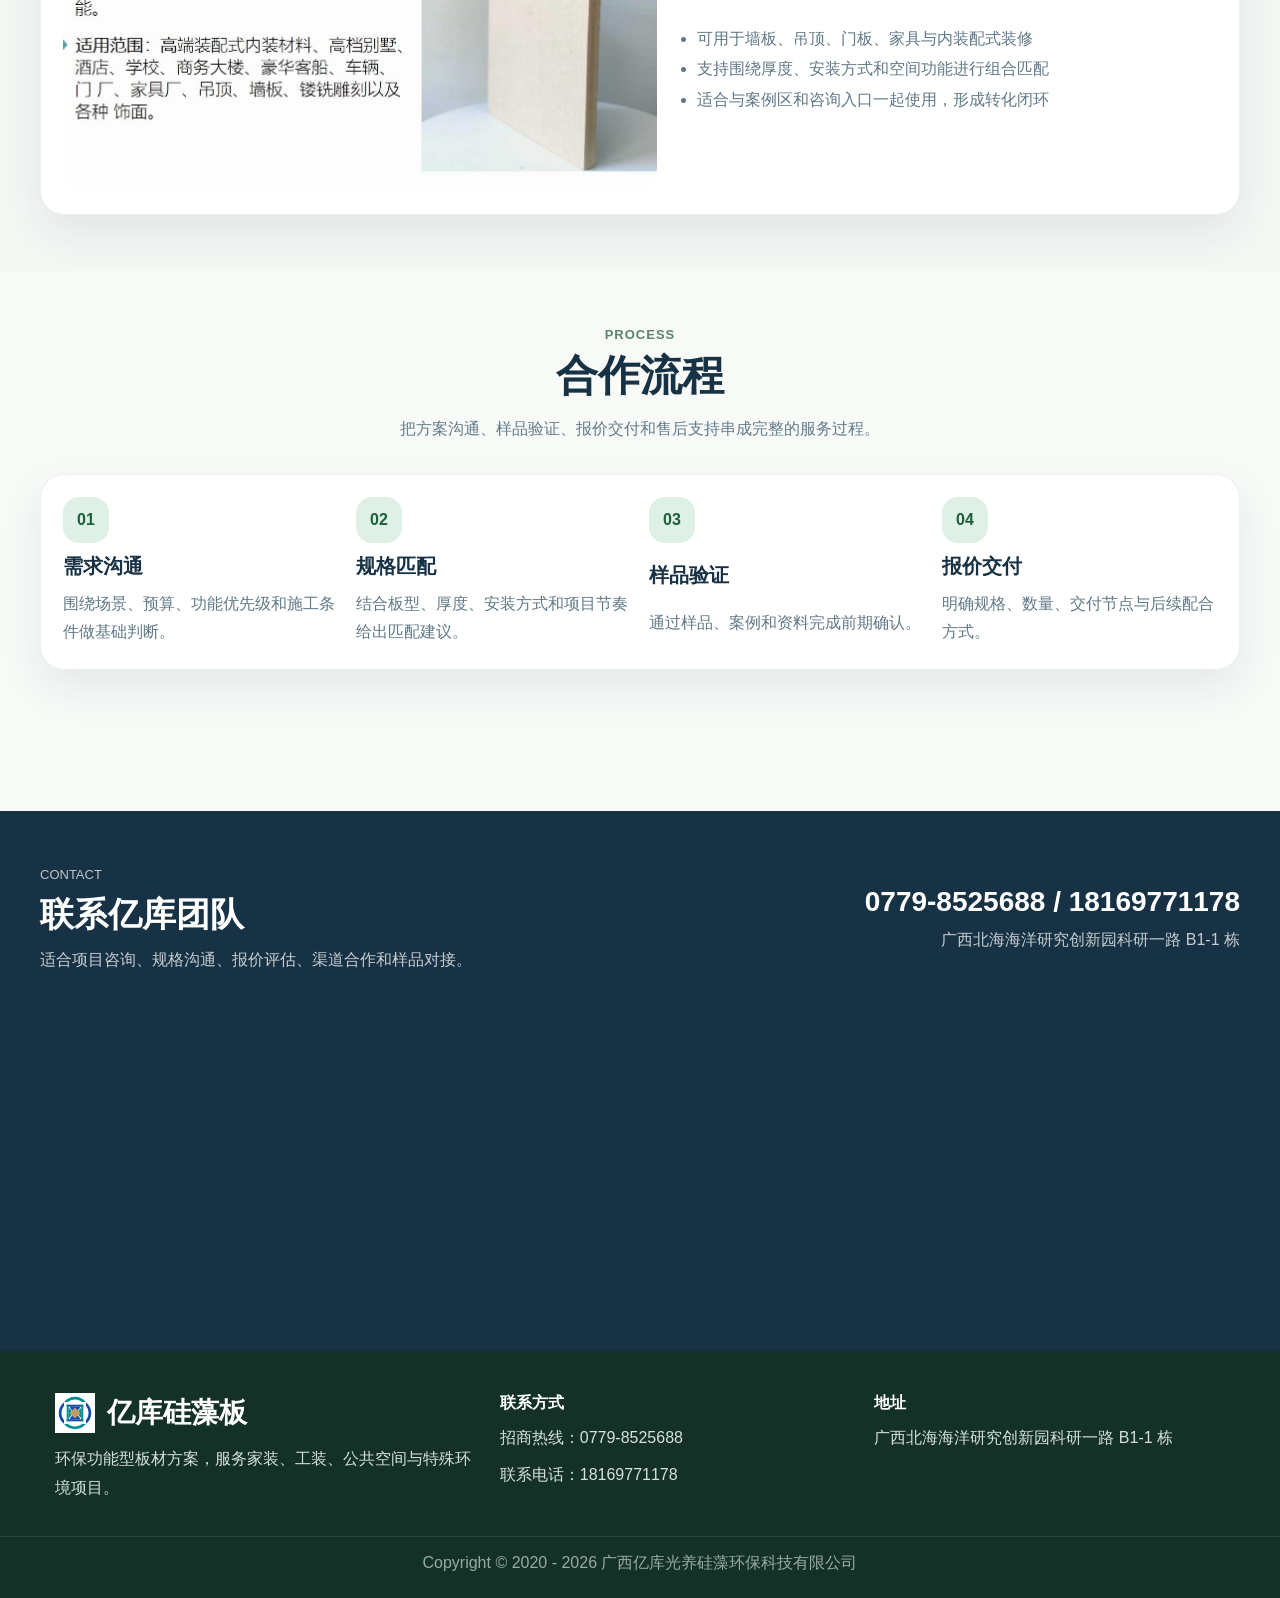
==== commit 206c2e58: "优化官网页面和 AI 客服部署配置 - 官网页面重构：简化设计、添加招商热线和地址、优化移动端体验 - 更新 AI 客服 system prompt 和 RAG 提示词 - 更新 docker-com" ====
--- a/guanwang/index.html
+++ b/guanwang/index.html
@@ -3,517 +3,410 @@
 <head>
   <meta charset="UTF-8">
   <meta name="viewport" content="width=device-width, initial-scale=1.0">
-  <title>亿库功能性硅藻板 | 在线咨询与项目接待官网</title>
+  <title>亿库硅藻板</title>
   <meta
     name="description"
-    content="亿库功能性硅藻板官网，聚焦净醛、防水阻燃、抗菌防霉、降噪吸音与高端空间应用，并提供在线咨询、发图咨询与顾问跟进能力。"
-  >
-  <link rel="preconnect" href="https://fonts.googleapis.com">
-  <link rel="preconnect" href="https://fonts.gstatic.com" crossorigin>
-  <link
-    href="https://fonts.googleapis.com/css2?family=Manrope:wght@400;500;600;700;800&family=Noto+Serif+SC:wght@500;600;700;900&display=swap"
-    rel="stylesheet"
+    content="亿库硅藻板企业官网，围绕室内环境与长期耐用性展示环保、抗菌、防水、阻燃与耐腐蚀板材方案。"
   >
   <link rel="stylesheet" href="./styles.css">
 </head>
 <body>
-  <div class="page-shell"></div>
-  <div class="grain"></div>
-
-  <header class="site-header">
-    <div class="brand-lockup">
-      <span class="brand-mark">亿库</span>
+  <header id="site-header">
+    <div class="topbar hidden-xs">
+      <div class="container topbar-inner">
+        <span>招商热线：0779-8525688 / 18169771178</span>
+        <span>广西北海海洋研究创新园科研一路 B1-1 栋</span>
+      </div>
+    </div>
+
+    <div class="container nav-shell">
+      <a class="brand" href="#home" aria-label="返回首页">
+        <img class="brand-logo" src="./assets/mvp2/yiku-logo.svg" alt="亿库 logo">
+        <div class="brand-copy">
+          <strong>亿库硅藻板</strong>
+          <em>环保功能型板材方案</em>
+        </div>
+      </a>
+
+      <nav class="nav hidden-xs" aria-label="主导航">
+        <a href="#home">首页</a>
+        <a href="#products">产品中心</a>
+        <a href="#solutions">应用场景</a>
+        <a href="#about">公司介绍</a>
+        <a href="#contact">联系我们</a>
+      </nav>
+
+      <div class="nav-actions hidden-xs">
+        <a class="nav-cta" href="#contact">获取方案</a>
+        <div class="ai-chat ai-chat-inline" data-inline="true">
+          <button class="chat-launcher" type="button" aria-expanded="false">
+            <span class="chat-launcher-badge"></span>
+            <span class="chat-launcher-text">在线咨询</span>
+          </button>
+
+          <div class="chat-panel chat-panel-inline" hidden>
+            <div class="chat-head">
+              <div class="chat-head-copy">
+                <strong>亿库 AI 客服</strong>
+                <span>产品、场景、规格、报价与销售对接</span>
+              </div>
+              <em>即时响应</em>
+            </div>
+
+            <div class="chat-quick">
+              <button type="button" data-quick="你们产品适合哪些场景？">你们产品适合哪些场景？</button>
+              <button type="button" data-quick="学校医院能不能用？">学校医院能不能用？</button>
+              <button type="button" data-quick="规格有哪些？">规格有哪些？</button>
+              <button type="button" data-quick="怎么报价？">怎么报价？</button>
+              <button type="button" data-quick="如何联系销售？">如何联系销售？</button>
+            </div>
+
+            <div class="chat-body" aria-live="polite"></div>
+
+            <form class="chat-form">
+              <input name="draft" type="text" placeholder="请输入你的问题" autocomplete="off">
+              <button type="submit">发送</button>
+            </form>
+          </div>
+        </div>
+      </div>
+
+      <button
+        class="mobile-toggle visible-xs"
+        id="mobile-toggle"
+        type="button"
+        aria-expanded="false"
+        aria-controls="mobile-nav"
+        aria-label="打开菜单"
+      >
+        菜单
+      </button>
+    </div>
+
+    <div class="mobile-nav visible-xs" id="mobile-nav" hidden>
+      <a href="#home">首页</a>
+      <a href="#products">产品中心</a>
+      <a href="#solutions">应用场景</a>
+      <a href="#about">公司介绍</a>
+      <a href="#contact">联系我们</a>
+
+      <div class="mobile-consult-wrap">
+        <a class="nav-cta mobile-cta" href="#contact">获取方案</a>
+      </div>
+
+      <div class="ai-chat ai-chat-inline mobile-chat" data-inline="true">
+        <button class="chat-launcher" type="button" aria-expanded="false">
+          <span class="chat-launcher-badge"></span>
+          <span class="chat-launcher-text">在线咨询</span>
+        </button>
+
+        <div class="chat-panel chat-panel-inline" hidden>
+          <div class="chat-head">
+            <div class="chat-head-copy">
+              <strong>亿库 AI 客服</strong>
+              <span>产品、场景、规格、报价与销售对接</span>
+            </div>
+            <em>即时响应</em>
+          </div>
+
+          <div class="chat-quick">
+            <button type="button" data-quick="你们产品适合哪些场景？">你们产品适合哪些场景？</button>
+            <button type="button" data-quick="学校医院能不能用？">学校医院能不能用？</button>
+            <button type="button" data-quick="规格有哪些？">规格有哪些？</button>
+            <button type="button" data-quick="怎么报价？">怎么报价？</button>
+            <button type="button" data-quick="如何联系销售？">如何联系销售？</button>
+          </div>
+
+          <div class="chat-body" aria-live="polite"></div>
+
+          <form class="chat-form">
+            <input name="draft" type="text" placeholder="请输入你的问题" autocomplete="off">
+            <button type="submit">发送</button>
+          </form>
+        </div>
+      </div>
+    </div>
+  </header>
+
+  <main class="app-main">
+    <div id="home-page">
+      <section class="hero" id="home">
+        <div class="container hero-inner">
+          <div class="hero-copy">
+            <p class="hero-tag">YIKU MARINE DIATOM BOARD</p>
+            <h1>亿库硅藻板</h1>
+            <p class="hero-text">
+              面向家装、工装、学校、医院、酒店与滨海环境，提供兼顾环保、耐用、防水、阻燃与抗菌能力的功能型板材方案。
+            </p>
+            <div class="hero-actions">
+              <a class="hero-btn hero-btn-primary" href="#contact">获取方案</a>
+              <a class="hero-btn hero-btn-secondary" href="#products">查看产品中心</a>
+            </div>
+            <div class="hero-metrics">
+              <article>
+                <strong>家装 / 工装 / 公共空间</strong>
+                <span>典型服务方向</span>
+              </article>
+              <article>
+                <strong>环保 / 抗菌 / 防水 / 阻燃</strong>
+                <span>核心能力</span>
+              </article>
+              <article>
+                <strong>规格匹配 / 样品验证 / 报价交付</strong>
+                <span>项目支持</span>
+              </article>
+            </div>
+          </div>
+        </div>
+      </section>
+
+      <section class="site-page" id="why">
+        <div class="container">
+          <div class="page-hero">
+            <p>Why YIKU</p>
+            <h2>围绕室内环境与长期耐用性构建产品能力</h2>
+            <span>不把板材只当作装饰层，而是把环保、抗菌、防霉、防水、阻燃和耐腐蚀能力一起放进材料方案里。</span>
+          </div>
+          <div class="site-card-grid value-grid">
+            <article class="site-card">
+              <h3>环保健康</h3>
+              <p>产品自身甲醛和重金属未检出，适合对空气质量更敏感的住宅、学校和医疗类空间。</p>
+            </article>
+            <article class="site-card">
+              <h3>抗菌防霉</h3>
+              <p>可作为医院、学校、实验室等对卫生要求更高场景的材料方向，减少潮湿霉变困扰。</p>
+            </article>
+            <article class="site-card">
+              <h3>防水阻燃</h3>
+              <p>具备防水与 B1 级防火能力，适合潮湿环境和对防火有要求的工程空间。</p>
+            </article>
+            <article class="site-card">
+              <h3>耐腐蚀耐用</h3>
+              <p>耐酸碱、耐腐蚀、不易变形，更适合滨海、船舶和高湿环境的长期应用。</p>
+            </article>
+          </div>
+        </div>
+      </section>
+
+      <section class="site-page site-page-band" id="about">
+        <div class="container">
+          <div class="page-hero">
+            <p>About YIKU</p>
+            <h2>关于亿库</h2>
+            <span>广西亿库光养硅藻环保科技有限公司专注环保功能型板材，围绕住宅、学校、医院、酒店、商业空间与滨海项目提供材料解决方案。</span>
+          </div>
+          <div class="site-card-grid intro-grid">
+            <article class="site-card intro-main">
+              <h3>服务方式</h3>
+              <p>需求沟通、规格匹配、样品验证、报价交付与安装售后支持。</p>
+            </article>
+            <article class="site-card">
+              <h3>公司名称</h3>
+              <p>广西亿库光养硅藻环保科技有限公司</p>
+            </article>
+            <article class="site-card">
+              <h3>核心产品</h3>
+              <p>亿库硅藻板</p>
+            </article>
+            <article class="site-card">
+              <h3>典型场景</h3>
+              <p>住宅、酒店、学校、医院、商业空间、滨海工程</p>
+            </article>
+          </div>
+        </div>
+      </section>
+
+      <section class="site-page" id="solutions">
+        <div class="container">
+          <div class="page-hero">
+            <p>Solutions</p>
+            <h2>应用场景</h2>
+            <span>从家装定制到高湿、高盐雾环境，覆盖多种空间和项目需求。</span>
+          </div>
+          <div class="site-card-grid scene-grid">
+            <article class="site-card">
+              <h3>家装与定制</h3>
+              <ul>
+                <li>墙板</li>
+                <li>吊顶</li>
+                <li>柜体</li>
+                <li>门板</li>
+                <li>移门</li>
+                <li>儿童房家具</li>
+              </ul>
+            </article>
+            <article class="site-card">
+              <h3>商业空间</h3>
+              <ul>
+                <li>酒店</li>
+                <li>会所</li>
+                <li>办公空间</li>
+                <li>品牌门店</li>
+              </ul>
+            </article>
+            <article class="site-card">
+              <h3>公共空间</h3>
+              <ul>
+                <li>学校</li>
+                <li>医院</li>
+                <li>实验室</li>
+                <li>会议室</li>
+                <li>剧院</li>
+              </ul>
+            </article>
+            <article class="site-card">
+              <h3>特殊环境</h3>
+              <ul>
+                <li>滨海码头</li>
+                <li>船舶内装</li>
+                <li>潮湿区域</li>
+                <li>冷库</li>
+                <li>高防火区域</li>
+              </ul>
+            </article>
+          </div>
+        </div>
+      </section>
+
+      <section class="site-page site-page-band" id="cases">
+        <div class="container">
+          <div class="page-hero">
+            <p>Cases</p>
+            <h2>真实案例</h2>
+            <span>优先展示酒店、学校、住宅和滨海环境场景，让客户更容易理解实际落地效果。</span>
+          </div>
+          <div class="site-card-grid cases-grid">
+            <article class="site-card case-card">
+              <div class="case-photo" style="background-image: url('./assets/mvp2/yiku-case-hotel.jpg');"></div>
+              <div class="case-copy">
+                <strong>酒店案例</strong>
+                <span>适合强调空间质感、健康环保与静音体验的住宿场景。</span>
+              </div>
+            </article>
+            <article class="site-card case-card">
+              <div class="case-photo" style="background-image: url('./assets/mvp2/yiku-case-school.jpg');"></div>
+              <div class="case-copy">
+                <strong>学校案例</strong>
+                <span>适合兼顾吸音降噪、抗菌环保和耐久性的教学与会议空间。</span>
+              </div>
+            </article>
+            <article class="site-card case-card">
+              <div class="case-photo" style="background-image: url('./assets/mvp2/yiku-case-residential.jpg');"></div>
+              <div class="case-copy">
+                <strong>住宅案例</strong>
+                <span>适合内装配式装修与全屋空间，突出舒适度和长期居住体验。</span>
+              </div>
+            </article>
+            <article class="site-card case-card">
+              <div class="case-photo" style="background-image: url('./assets/mvp2/yiku-case-marine.jpg');"></div>
+              <div class="case-copy">
+                <strong>海洋场景案例</strong>
+                <span>适合海洋牧场、滨海设施和高盐雾环境，强化耐腐蚀与稳定性。</span>
+              </div>
+            </article>
+          </div>
+        </div>
+      </section>
+
+      <section class="site-page" id="products">
+        <div class="container">
+          <div class="page-hero">
+            <p>Detail</p>
+            <h2>产品细节展示</h2>
+            <span>用真实产品图替代概念图，让客户更快判断材质、厚度和适用方向。</span>
+          </div>
+          <div class="site-card detail-showcase">
+            <div
+              class="detail-image"
+              style="background-image: url('./assets/mvp2/yiku-product-basic.jpg');"
+              aria-label="亿库硅藻板产品细节图"
+            ></div>
+            <div class="detail-copy">
+              <h3>从样品质感到项目匹配</h3>
+              <p>硅藻素板适合作为首页的核心产品主图。它能直接传达板材外观、厚度和基础材质感，比抽象效果图更利于客户快速建立认知。</p>
+              <ul>
+                <li>可用于墙板、吊顶、门板、家具与内装配式装修</li>
+                <li>支持围绕厚度、安装方式和空间功能进行组合匹配</li>
+                <li>适合与案例区和咨询入口一起使用，形成转化闭环</li>
+              </ul>
+            </div>
+          </div>
+        </div>
+      </section>
+
+      <section class="site-page site-page-soft" id="process">
+        <div class="container">
+          <div class="page-hero">
+            <p>Process</p>
+            <h2>合作流程</h2>
+            <span>把方案沟通、样品验证、报价交付和售后支持串成完整的服务过程。</span>
+          </div>
+          <div class="site-card process-band">
+            <div class="process-step">
+              <em>01</em>
+              <strong>需求沟通</strong>
+              <span>围绕场景、预算、功能优先级和施工条件做基础判断。</span>
+            </div>
+            <div class="process-step">
+              <em>02</em>
+              <strong>规格匹配</strong>
+              <span>结合板型、厚度、安装方式和项目节奏给出匹配建议。</span>
+            </div>
+            <div class="process-step">
+              <em>03</em>
+              <strong>样品验证</strong>
+              <span>通过样品、案例和资料完成前期确认。</span>
+            </div>
+            <div class="process-step">
+              <em>04</em>
+              <strong>报价交付</strong>
+              <span>明确规格、数量、交付节点与后续配合方式。</span>
+            </div>
+          </div>
+        </div>
+      </section>
+
+      <section class="site-page contact-strip" id="contact">
+        <div class="container contact-strip-inner">
+          <div>
+            <p>Contact</p>
+            <h2>联系亿库团队</h2>
+            <span>适合项目咨询、规格沟通、报价评估、渠道合作和样品对接。</span>
+          </div>
+          <div class="contact-strip-meta">
+            <strong>0779-8525688 / 18169771178</strong>
+            <span>广西北海海洋研究创新园科研一路 B1-1 栋</span>
+          </div>
+        </div>
+      </section>
+    </div>
+  </main>
+
+  <footer id="site-footer">
+    <div class="container footer-grid">
       <div>
-        <p class="brand-cn">YIKU DIATOM BOARD</p>
-        <p class="brand-sub">在线咨询型功能性硅藻板官网</p>
-      </div>
-    </div>
-
-    <nav class="site-nav">
-      <a href="#products">产品中心</a>
-      <a href="#scenarios">应用场景</a>
-      <a href="#proof">检测与研发</a>
-      <a href="#cases">经典案例</a>
-      <a href="#contact">联系合作</a>
-    </nav>
-
-    <button class="nav-cta trigger-ai" data-prompt="我想先快速了解亿库硅藻板适合哪些空间。">
-      联系客服
-    </button>
-  </header>
-
-  <main>
-    <section class="hero section">
-      <div class="hero-copy">
-        <p class="eyebrow">Mineral intelligence for healthier spaces</p>
-        <h1>让空间更安静、洁净、稳定，也让咨询更直接。</h1>
-        <p class="hero-text">
-          亿库围绕海洋硅藻矿物材料研发功能性板材，服务家装、酒店、学校、剧院、实验室与高等级公共空间。
-          这一次，我们把官网本身也升级成一套可发图、可问场景、可留资转人工的在线接待入口。
-        </p>
-
-        <div class="hero-actions">
-          <a class="button button-primary" href="#products">查看产品矩阵</a>
-          <button
-            class="button button-secondary trigger-ai"
-            data-prompt="我有一张现场图，想问这种空间更适合哪类硅藻板。"
-          >
-            发图咨询客服
-          </button>
-        </div>
-
-        <div class="hero-meta">
-          <article>
-            <span>01</span>
-            <p>净醛、防水阻燃、抗菌防霉、降噪吸音与调湿，作为基础能力统一呈现。</p>
-          </article>
-          <article>
-            <span>02</span>
-            <p>支持图片咨询、媒体资产展示和转人工跟进。</p>
-          </article>
-        </div>
-      </div>
-
-      <div class="hero-stage">
-        <div class="hero-stage-backdrop"></div>
-        <figure class="hero-photo hero-photo-primary">
-          <img src="./assets/selected/hero-board.jpg" alt="亿库功能性硅藻板原料与材质近景">
-        </figure>
-        <figure class="hero-photo hero-photo-secondary">
-          <img src="./assets/selected/case-lobby.jpg" alt="亿库硅藻板在高端大堂空间中的应用案例">
-        </figure>
-        <figure class="hero-photo hero-photo-tertiary">
-          <img src="./assets/selected/space-dining.jpg" alt="亿库硅藻板在餐厅空间中的应用视觉">
-        </figure>
-
-        <div class="hero-ticket">
-          <p class="ticket-label">在线客服已接入</p>
-          <p class="ticket-title">支持发图咨询板材、场景和案例</p>
-          <ul>
-            <li>上传现场图判断是否适合卧室、酒店、剧院</li>
-            <li>根据需求推荐抗菌板、吸音板或调湿板</li>
-            <li>涉及报价、施工、合作时自动引导留资</li>
-          </ul>
-        </div>
-      </div>
-    </section>
-
-    <section class="stats-strip section">
-      <article>
-        <strong>99.9%</strong>
-        <span>大肠杆菌抗菌率</span>
-      </article>
-      <article>
-        <strong>200 天</strong>
-        <span>海水浸泡不发生物理变化</span>
-      </article>
-      <article>
-        <strong>&lt; 0.01%</strong>
-        <span>吸水膨胀率</span>
-      </article>
-      <article>
-        <strong>50%+</strong>
-        <span>余响时间缩减参考值</span>
-      </article>
-      <article>
-        <strong>在线接待</strong>
-        <span>官网展示与客服接待一体化设计</span>
-      </article>
-    </section>
-
-    <section class="capabilities section" id="proof">
-      <div class="section-heading">
-        <p class="eyebrow">Core capabilities</p>
-        <h2>把材料性能说清楚，也把采购决策做轻。</h2>
-        <p>
-          基于现有资料，我们把亿库的核心卖点整理为面向空间效果的能力语言，让产品经理、设计师、甲方和渠道方都能快速读懂。
-        </p>
-      </div>
-
-      <div class="capability-grid">
-        <article class="capability-card accent-card">
-          <span>净化空气</span>
-          <h3>净醛与低 VOC</h3>
-          <p>面向儿童房、卧室、医院、实验室与高标准内装，突出更洁净的基础环境能力。</p>
-        </article>
-        <article class="capability-card">
-          <span>防护性能</span>
-          <h3>防水阻燃</h3>
-          <p>吸水膨胀率低，兼顾海滨、高湿、地下室与复杂空间的耐久性需求。</p>
-        </article>
-        <article class="capability-card">
-          <span>健康场景</span>
-          <h3>抗菌防霉</h3>
-          <p>适合学校、医院、实验室和长期运营空间，支持更高频、更稳定的日常维护。</p>
-        </article>
-        <article class="capability-card">
-          <span>声学体验</span>
-          <h3>降噪吸音</h3>
-          <p>围绕剧院、会场、音乐厅、教室和影音空间，强调高频吸收与低频衰减能力。</p>
-        </article>
-        <article class="capability-card">
-          <span>舒适性</span>
-          <h3>调湿与保温</h3>
-          <p>为被动房、冷库和高端装配式空间提供更稳定的室内体感基础。</p>
-        </article>
-        <article class="capability-card dark-card">
-          <span>研发背书</span>
-          <h3>矿物环境与海洋材料研发路径</h3>
-          <p>结合海洋硅藻矿物材料研发思路与现有检测文档，在官网上形成可信的技术叙事。</p>
-        </article>
-      </div>
-    </section>
-
-    <section class="products section" id="products">
-      <div class="section-heading split-heading">
-        <div>
-          <p class="eyebrow">Product matrix</p>
-          <h2>从基础内装，到特殊功能板，一次看懂亿库产品矩阵。</h2>
-        </div>
-        <p>
-          产品文案来自现有 PDF 资料，并改写成更适合官网浏览与在线咨询的结构。每张卡都预留了“直接联系客服”的入口。
-        </p>
-      </div>
-
-      <div class="product-grid">
-        <article class="product-card">
-          <h3>海洋硅藻板</h3>
-          <p>适合高端装配式内装、酒店、别墅、门墙柜与吊顶一体化场景。</p>
-          <ul>
-            <li>净醛、抗菌、防水阻燃</li>
-            <li>可裁切、可雕刻、握钉力强</li>
-          </ul>
-          <button class="link-button trigger-ai" data-prompt="我在做酒店或别墅项目，海洋硅藻板适合哪些部位？">联系客服看场景</button>
-        </article>
-        <article class="product-card">
-          <h3>硅藻抗菌板</h3>
-          <p>面向学校、医院、实验室等对洁净与交叉感染控制更敏感的空间。</p>
-          <ul>
-            <li>聚焦抗菌、防霉与过敏源控制</li>
-            <li>适合长期高频使用环境</li>
-          </ul>
-          <button class="link-button trigger-ai" data-prompt="学校和医院场景更适合哪类抗菌板？">联系客服看适配性</button>
-        </article>
-        <article class="product-card">
-          <h3>硅藻储能发光板</h3>
-          <p>吸收太阳光和灯光并持续发光，适合海岛设施、栈道、指示提醒和夜间场景。</p>
-          <ul>
-            <li>储光发光，可持续约 12 小时</li>
-            <li>兼顾防水阻燃与耐腐蚀</li>
-          </ul>
-          <button class="link-button trigger-ai" data-prompt="夜间导视或海滨项目能不能用发光板？">联系客服</button>
-        </article>
-        <article class="product-card">
-          <h3>多孔消音隔热板</h3>
-          <p>面向影院、体育馆、电视发射中心、高层建筑与高防火需求空间。</p>
-          <ul>
-            <li>吸音、隔热、调节温湿度</li>
-            <li>适合被动房与大型公共建筑</li>
-          </ul>
-          <button class="link-button trigger-ai" data-prompt="剧院、会场和体育馆更适合哪种吸音隔热方案？">联系客服推荐方案</button>
-        </article>
-        <article class="product-card">
-          <h3>硅藻蜂窝板</h3>
-          <p>用于墙板、吊顶、浴室、家具、地下室、客船等，对结构轻量化与稳定性更友好。</p>
-          <ul>
-            <li>防水阻燃，不易变形</li>
-            <li>适合复杂潮湿空间</li>
-          </ul>
-          <button class="link-button trigger-ai" data-prompt="浴室、地下室和海滨项目该选蜂窝板吗？">联系客服判断</button>
-        </article>
-        <article class="product-card">
-          <h3>硅藻调湿板</h3>
-          <p>适合室内墙板打底、儿童家具与功能性家具，强调舒适性与室内基础健康。</p>
-          <ul>
-            <li>调节温湿度，辅助净化</li>
-            <li>适合儿童与家庭环境</li>
-          </ul>
-          <button class="link-button trigger-ai" data-prompt="儿童房和卧室应该优先看调湿板还是基础硅藻板？">联系客服帮我判断</button>
-        </article>
-      </div>
-    </section>
-
-    <section class="scenarios section" id="scenarios">
-      <div class="section-heading">
-        <p class="eyebrow">Scenario planning</p>
-        <h2>官网不只是展示应用图，还要帮用户快速判断“这个空间到底适不适合我”。</h2>
-      </div>
-
-      <div class="scenario-layout">
-        <article class="scenario-card panorama-card">
-          <img src="./assets/selected/case-lobby.jpg" alt="高端会所或酒店大堂场景">
-          <div class="scenario-content">
-            <span>酒店 / 会所 / 高端大堂</span>
-            <h3>强调质感、耐久和长期运营维护。</h3>
-            <p>适合突出防潮、防霉、防水阻燃以及大面积稳定饰面能力。</p>
-            <button class="link-button trigger-ai" data-prompt="酒店大堂、会所这类空间用什么板材更稳妥？">联系客服看这个场景</button>
-          </div>
-        </article>
-
-        <article class="scenario-card">
-          <img src="./assets/selected/space-living.jpg" alt="现代客厅空间">
-          <div class="scenario-content">
-            <span>家装客厅</span>
-            <h3>更适合追求洁净、安静和低气味的新房用户。</h3>
-            <p>适合把净醛、调湿与表面完成度作为主卖点。</p>
-          </div>
-        </article>
-
-        <article class="scenario-card">
-          <img src="./assets/selected/space-dining.jpg" alt="现代餐厅空间">
-          <div class="scenario-content">
-            <span>别墅餐厅 / 餐饮包间</span>
-            <h3>需要兼顾高颜值饰面与基础功能性。</h3>
-            <p>适合做门墙柜一体化与精装升级场景。</p>
-          </div>
-        </article>
-
-        <article class="scenario-card">
-          <img src="./assets/selected/case-auditorium.jpg" alt="剧院或阶梯会议空间">
-          <div class="scenario-content">
-            <span>剧院 / 会场 / 教室</span>
-            <h3>声学表现和防火等级更关键。</h3>
-            <p>围绕吸音、余响控制和大型公共空间施工展开咨询。</p>
-          </div>
-        </article>
-      </div>
-    </section>
-
-    <section class="proof-band section">
-      <div class="proof-copy">
-        <p class="eyebrow">Research and verification</p>
-        <h2>把矿物材料研发、检测结果和咨询逻辑串成一条可信链路。</h2>
-        <p>
-          现有资料里已经给出了材料来源、技术路线、功能特点和典型场景。官网把这些内容拆成用户更容易理解的证据模块，
-          并支持从每个证据点直接跳转到在线咨询。
-        </p>
-      </div>
-
-      <div class="proof-notes">
-        <article>
-          <span>材料逻辑</span>
-          <p>海洋硅藻蛋白石、贝壳粉等矿物基原料，强调天然、无味、低敏与环保叙事。</p>
-        </article>
-        <article>
-          <span>检测表达</span>
-          <p>把抗菌率、吸水膨胀率、耐腐蚀与降噪表现转成采购和设计团队更容易用的决策信息。</p>
-        </article>
-        <article>
-          <span>在线咨询入口</span>
-          <p>支持“板材推荐”“图片咨询”“参考图请求”“顾问跟进”四类优先问法。</p>
-        </article>
-      </div>
-    </section>
-
-    <section class="cases section" id="cases">
-      <div class="section-heading split-heading">
-        <div>
-          <p class="eyebrow">Classic cases</p>
-          <h2>把资料里的空间图片重新组织成“可转化”的案例区。</h2>
-        </div>
-        <p>
-          不只展示“做过什么”，而是说明“为什么这个空间会选它”。案例区同样预埋联系客服入口，方便继续问材料、工艺和合作。
-        </p>
-      </div>
-
-      <div class="case-grid">
-        <article class="case-card featured-case">
-          <img src="./assets/selected/case-stair.jpg" alt="高端公共空间楼梯案例">
-          <div class="case-copy">
-            <span>高等级公共空间</span>
-            <h3>门厅、楼梯、立面与灯光关系复杂，更需要稳定饰面体系。</h3>
-            <p>强调高完成度饰面、持续运营维护和空间气质控制。</p>
-          </div>
-        </article>
-        <article class="case-card">
-          <img src="./assets/selected/space-gallery.jpg" alt="餐厅或精装空间">
-          <div class="case-copy">
-            <span>精装家居</span>
-            <h3>从墙面到顶面，兼顾洁净与质感。</h3>
-          </div>
-        </article>
-        <article class="case-card">
-          <img src="./assets/selected/case-hotel.jpg" alt="酒店客房案例">
-          <div class="case-copy">
-            <span>酒店客房</span>
-            <h3>强调舒适、安静和低气味体验。</h3>
-          </div>
-        </article>
-        <article class="case-card">
-          <img src="./assets/selected/case-forum.jpg" alt="论坛或阶梯会场案例">
-          <div class="case-copy">
-            <span>会场论坛</span>
-            <h3>服务声学、耐久与防火并行需求。</h3>
-          </div>
-        </article>
-      </div>
-    </section>
-
-    <section class="ai-workflow section">
-      <div class="section-heading split-heading">
-        <div>
-          <p class="eyebrow">Consultation workflow</p>
-          <h2>这个官网从第一天就按在线接待站来设计。</h2>
-        </div>
-        <p>
-          前端请求体、会话字段和媒体资产逻辑已经接入现有客服接口，适合继续扩展成正式在线接待。
-        </p>
-      </div>
-
-      <div class="workflow-grid">
-        <article>
-          <span>01</span>
-          <h3>会话标识</h3>
-          <p>为每位访客自动生成会话身份，方便顾问连续理解上下文。</p>
-        </article>
-        <article>
-          <span>02</span>
-          <h3>图片问答</h3>
-          <p>支持 `imageDataUrl + imageName` 上传，适合让用户直接发现场图咨询。</p>
-        </article>
-        <article>
-          <span>03</span>
-          <h3>媒体代理</h3>
-          <p>本地营销图与客服返回资产图分开渲染，方便后续统一接入媒体代理。</p>
-        </article>
-        <article>
-          <span>04</span>
-          <h3>留资转人工</h3>
-          <p>当用户问价格、施工、合作和联系方式时，引导走留资表单与人工承接流程。</p>
-        </article>
-      </div>
-    </section>
-
-    <section class="contact section" id="contact">
-      <div class="contact-panel">
-        <div class="contact-copy">
-          <p class="eyebrow">Contact and handoff</p>
-          <h2>先在线接待需求，再把高意向线索交给团队。</h2>
-          <p>
-            适合渠道合作、项目报价、施工咨询、材料送样与场景判断。你可以直接提交需求，也可以先点击下方按钮先和客服沟通。
-          </p>
-
-          <div class="contact-actions">
-            <button class="button button-primary trigger-ai" data-prompt="我想了解报价、送样或合作方式。">
-              先咨询再留资
-            </button>
-            <a class="button button-secondary" href="mailto:hello@yiku.local">邮件联系</a>
-          </div>
-        </div>
-
-        <form class="lead-form" id="lead-form">
-          <label>
-            姓名
-            <input type="text" name="name" placeholder="请输入姓名" required>
-          </label>
-          <label>
-            联系方式
-            <input type="text" name="phone" placeholder="电话 / 微信 / 邮箱" required>
-          </label>
-          <label>
-            需求类型
-            <select name="intent">
-              <option value="报价咨询">报价咨询</option>
-              <option value="施工咨询">施工咨询</option>
-              <option value="渠道合作">渠道合作</option>
-              <option value="送样申请">送样申请</option>
-            </select>
-          </label>
-          <label>
-            项目说明
-            <textarea name="message" rows="4" placeholder="例如：酒店大厅 600 平，想了解吸音与防潮方案。"></textarea>
-          </label>
-          <button class="button button-primary" id="lead-submit" type="submit">提交线索</button>
-          <p class="form-note">填写后会进入顾问跟进流程。</p>
-        </form>
-      </div>
-    </section>
-  </main>
-
-  <button class="ai-launcher" id="ai-launcher" aria-label="打开在线客服面板">
-    <span>联系</span>
-    <small>客服</small>
-  </button>
-
-  <aside class="ai-panel" id="ai-panel" aria-hidden="true">
-    <div class="ai-panel-header">
+        <div class="footer-brand-row">
+          <img class="footer-logo" src="./assets/mvp2/yiku-logo.svg" alt="亿库 logo">
+          <p class="footer-brand">亿库硅藻板</p>
+        </div>
+        <p class="footer-copy">环保功能型板材方案，服务家装、工装、公共空间与特殊环境项目。</p>
+      </div>
       <div>
-        <p class="ai-panel-eyebrow">在线客服</p>
-        <h2>项目咨询接待</h2>
-      </div>
-      <button class="panel-close" id="panel-close" aria-label="关闭在线客服面板">×</button>
-    </div>
-
-    <div class="ai-protocol">
-      <span>在线咨询</span>
-      <span>支持发图咨询</span>
-      <span>可转顾问跟进</span>
-    </div>
-
-    <p class="ai-model-status" id="ai-model-status">当前客服已接入，可直接发送产品、场景、报价或施工问题。</p>
-
-    <section class="admin-console hidden" id="admin-console" aria-label="内部调试">
-      <div class="admin-console-header">
-        <div>
-          <p class="admin-console-eyebrow">Debug</p>
-          <strong>内部调试</strong>
-        </div>
-        <button class="admin-toggle-button" id="admin-toggle-button" type="button" aria-expanded="false">查看状态</button>
-      </div>
-
-      <div class="admin-console-body hidden" id="admin-console-body">
-        <div class="admin-switch">
-          <div class="admin-switch-copy">
-            <strong>当前客服链路</strong>
-            <p>这里用于查看接待链路状态，仅供内部联调时使用。</p>
-          </div>
-
-        </div>
-
-        <p class="admin-runtime-note" id="admin-runtime-note">正在读取当前状态…</p>
-      </div>
-    </section>
-
-    <div class="ai-suggestions">
-      <button class="suggestion" data-prompt="卧室午睡容易被吵醒，推荐哪种板材？">卧室安静方案</button>
-      <button class="suggestion" data-prompt="学校或医院项目应该优先看哪类抗菌板？">抗菌板推荐</button>
-      <button class="suggestion" data-prompt="剧院和会议厅适合多孔消音隔热板吗？">吸音隔热判断</button>
-      <button class="suggestion" data-prompt="我想看酒店和会所的应用案例。">要案例参考图</button>
-    </div>
-
-    <div class="chat-stream" id="chat-stream"></div>
-
-    <form class="lead-bridge hidden" id="lead-bridge">
-      <h3>这类需求建议交给顾问继续跟进</h3>
-      <div class="lead-bridge-grid">
-        <input type="text" name="bridgeName" placeholder="姓名">
-        <input type="text" name="bridgeContact" placeholder="电话 / 微信">
-      </div>
-      <textarea name="bridgeNeed" rows="3" placeholder="补充项目需求，例如报价、施工或合作方式"></textarea>
-      <button class="button button-primary" id="lead-bridge-submit" type="submit">提交给客服</button>
-    </form>
-
-    <form class="chat-composer" id="chat-composer">
-      <label class="upload-chip" for="image-input">
-        <input id="image-input" name="image" type="file" accept="image/*">
-        <span id="image-label">上传现场图</span>
-      </label>
-      <textarea
-        id="chat-input"
-        name="question"
-        rows="3"
-        placeholder="请输入问题，例如：酒店大堂适合用哪种板材？"
-      ></textarea>
-      <button class="button button-primary" id="chat-submit" type="submit">发送给客服</button>
-    </form>
-  </aside>
-
-  <template id="message-template">
-    <article class="message">
-      <div class="message-role"></div>
-      <div class="message-bubble"></div>
-    </article>
-  </template>
+        <p class="footer-title">联系方式</p>
+        <p>招商热线：0779-8525688</p>
+        <p>联系电话：18169771178</p>
+      </div>
+      <div>
+        <p class="footer-title">地址</p>
+        <p>广西北海海洋研究创新园科研一路 B1-1 栋</p>
+      </div>
+    </div>
+    <div class="footer-bottom">
+      Copyright © 2020 - <span id="current-year"></span> 广西亿库光养硅藻环保科技有限公司
+    </div>
+  </footer>
+
+  <button id="go-top" type="button" aria-label="回到顶部">↑</button>
 
   <script src="./script.js"></script>
 </body>
--- a/guanwang/styles.css
+++ b/guanwang/styles.css
@@ -1,1206 +1,1476 @@
 :root {
-  --bg: #efe9dd;
-  --bg-strong: #dfd2bf;
-  --surface: rgba(255, 250, 243, 0.72);
-  --surface-strong: rgba(255, 249, 241, 0.9);
-  --ink: #161515;
-  --muted: #695f57;
-  --line: rgba(43, 35, 26, 0.12);
-  --line-strong: rgba(43, 35, 26, 0.22);
-  --accent: #184b45;
-  --accent-soft: #2f6d62;
-  --signal: #b26d3c;
-  --card-shadow: 0 24px 80px rgba(58, 38, 17, 0.11);
-  --radius-xl: 32px;
-  --radius-lg: 24px;
-  --radius-md: 18px;
-  --radius-sm: 14px;
-  --max-width: 1240px;
+  --site-bg: #f4f7f4;
+  --site-surface: #ffffff;
+  --site-surface-soft: #eef4ef;
+  --site-ink: #173244;
+  --site-muted: #637b8a;
+  --site-line: rgba(23, 50, 68, 0.08);
+  --site-primary: #2f7a4f;
+  --site-primary-deep: #1d5f3b;
+  --site-accent: #d6efe1;
+  --site-shadow: 0 18px 42px rgba(19, 48, 71, 0.08);
+  --site-shadow-strong: 0 24px 58px rgba(19, 48, 71, 0.12);
 }
 
 * {
   box-sizing: border-box;
 }
 
+[hidden] {
+  display: none !important;
+}
+
 html {
   scroll-behavior: smooth;
 }
 
 body {
   margin: 0;
-  color: var(--ink);
-  font-family: "Manrope", "Segoe UI", sans-serif;
+  overflow-x: hidden;
+  color: var(--site-ink);
   background:
-    radial-gradient(circle at top left, rgba(31, 90, 81, 0.18), transparent 28%),
-    radial-gradient(circle at 85% 10%, rgba(178, 109, 60, 0.24), transparent 24%),
-    linear-gradient(180deg, #f6f1e8 0%, #ebe1d0 100%);
-  min-height: 100vh;
+    radial-gradient(circle at top right, rgba(76, 169, 109, 0.08), transparent 22%),
+    radial-gradient(circle at left 30%, rgba(47, 122, 79, 0.05), transparent 24%),
+    var(--site-bg);
+  font-family: "Segoe UI", "PingFang SC", "Microsoft YaHei", sans-serif;
 }
 
 img {
   display: block;
-  width: 100%;
-}
-
+  max-width: 100%;
+}
+
+a,
 button,
-input,
-textarea,
-select {
+input {
+  transition: all 180ms ease;
+}
+
+a {
+  color: inherit;
+  text-decoration: none;
+}
+
+button {
   font: inherit;
-}
-
-button {
   cursor: pointer;
 }
 
-.page-shell,
-.grain {
-  inset: 0;
-  pointer-events: none;
-  position: fixed;
-}
-
-.page-shell {
-  background:
-    linear-gradient(115deg, rgba(24, 75, 69, 0.05), transparent 42%),
-    linear-gradient(300deg, rgba(178, 109, 60, 0.08), transparent 38%);
-  z-index: -2;
-}
-
-.grain {
-  background-image:
-    linear-gradient(rgba(255, 255, 255, 0.12) 1px, transparent 1px),
-    linear-gradient(90deg, rgba(255, 255, 255, 0.08) 1px, transparent 1px);
-  background-size: 4px 4px, 4px 4px;
-  opacity: 0.14;
-  z-index: -1;
-}
-
-.site-header,
-.section {
-  width: min(calc(100% - 40px), var(--max-width));
+input {
+  font: inherit;
+}
+
+button:focus,
+input:focus,
+a:focus {
+  outline: none;
+}
+
+.container {
+  width: min(calc(100% - 30px), 1200px);
   margin: 0 auto;
 }
 
-.site-header {
+.hidden-xs {
+  display: block;
+}
+
+.visible-xs {
+  display: none !important;
+}
+
+#site-header {
+  position: sticky;
+  top: 0;
+  z-index: 1000;
+  background: rgba(255, 255, 255, 0.9);
+  border-bottom: 1px solid rgba(19, 48, 71, 0.06);
+  backdrop-filter: blur(10px);
+}
+
+.topbar {
+  background: #1d3f39;
+  color: rgba(243, 251, 246, 0.86);
+  font-size: 12px;
+}
+
+.topbar-inner {
+  display: flex;
+  justify-content: space-between;
+  gap: 16px;
+  padding: 10px 0;
+}
+
+.nav-shell {
+  display: flex;
   align-items: center;
-  backdrop-filter: blur(18px);
-  background: rgba(247, 241, 233, 0.72);
-  border: 1px solid rgba(69, 52, 33, 0.08);
-  border-radius: 999px;
+  justify-content: space-between;
+  gap: 16px;
+  padding: 14px 15px;
+}
+
+.brand {
   display: flex;
-  gap: 18px;
-  justify-content: space-between;
-  margin-top: 22px;
-  padding: 14px 18px;
-  position: sticky;
-  top: 16px;
-  z-index: 30;
-}
-
-.brand-lockup {
   align-items: center;
-  display: flex;
-  gap: 14px;
+  gap: 12px;
+  flex: 1 1 auto;
+  color: #133047;
   min-width: 0;
 }
 
-.brand-mark {
-  align-items: center;
-  background: linear-gradient(135deg, #173e38 0%, #3b7d6d 100%);
-  border-radius: 18px;
-  color: #fff8ec;
-  display: inline-flex;
-  font-family: "Noto Serif SC", serif;
-  font-size: 1.15rem;
-  font-weight: 800;
-  height: 50px;
-  justify-content: center;
-  letter-spacing: 0.12em;
-  width: 50px;
-}
-
-.brand-cn,
-.brand-sub {
-  margin: 0;
-}
-
-.brand-cn {
-  font-size: 0.82rem;
-  font-weight: 800;
-  letter-spacing: 0.16em;
-}
-
-.brand-sub {
-  color: var(--muted);
-  font-size: 0.82rem;
-}
-
-.site-nav {
+.brand-logo {
+  width: 48px;
+  height: 48px;
+  flex: 0 0 auto;
+  object-fit: contain;
+}
+
+.brand-copy {
+  min-width: 0;
+  overflow: hidden;
+}
+
+.brand-copy strong,
+.brand-copy em {
+  display: block;
+  white-space: nowrap;
+  overflow: hidden;
+  text-overflow: ellipsis;
+}
+
+.brand-copy strong {
+  font-size: 20px;
+}
+
+.brand-copy em {
+  color: #68808e;
+  font-size: 12px;
+  font-style: normal;
+}
+
+.nav {
   display: flex;
   flex-wrap: wrap;
+  gap: 10px 20px;
+  margin-left: auto;
+  margin-right: 4px;
+}
+
+.nav a,
+.mobile-nav a {
+  color: #315263;
+  font-size: 15px;
+  font-weight: 700;
+}
+
+.nav a:hover,
+.nav a.is-active,
+.mobile-nav a:hover {
+  color: #2f7a4f;
+}
+
+.nav-actions {
+  display: inline-flex;
+  align-items: center;
+  gap: 10px;
+}
+
+.nav-cta,
+.hero-btn {
+  display: inline-flex;
+  align-items: center;
+  justify-content: center;
+  min-width: 116px;
+  height: 44px;
+  padding: 0 16px;
+  border: none;
+  border-radius: 999px;
+  font-size: 14px;
+  font-weight: 800;
+}
+
+.nav-cta {
+  background: #173244;
+  color: #fff;
+  box-shadow: 0 12px 24px rgba(23, 50, 68, 0.16);
+}
+
+.nav-cta:hover,
+.hero-btn-primary:hover {
+  color: #fff;
+  background: #21475e;
+}
+
+.mobile-toggle {
+  flex: 0 0 auto;
+  position: relative;
+  width: 44px;
+  height: 44px;
+  padding: 0;
+  border-radius: 12px;
+  border: 1px solid rgba(19, 48, 71, 0.12);
+  background:
+    linear-gradient(#173244 0 0) no-repeat center / 24px 2px,
+    #fff;
+  font-weight: 700;
+  font-size: 0;
+  color: transparent;
+  overflow: hidden;
+}
+
+.mobile-toggle::before,
+.mobile-toggle::after {
+  content: "";
+  position: absolute;
+  left: 10px;
+  right: 10px;
+  height: 2px;
+  border-radius: 2px;
+  background: #173244;
+  transition: transform 220ms ease, top 220ms ease, bottom 220ms ease;
+}
+
+.mobile-toggle::before {
+  top: 14px;
+}
+
+.mobile-toggle::after {
+  bottom: 14px;
+}
+
+.mobile-toggle[aria-expanded="true"] {
+  background: #fff;
+}
+
+.mobile-toggle[aria-expanded="true"]::before {
+  top: 21px;
+  transform: rotate(45deg);
+}
+
+.mobile-toggle[aria-expanded="true"]::after {
+  bottom: 21px;
+  transform: rotate(-45deg);
+}
+
+.mobile-nav {
+  gap: 10px;
+  padding: 0 15px 15px;
+  background: #fff;
+  border-top: 1px solid rgba(19, 48, 71, 0.06);
+}
+
+.mobile-nav:not([hidden]) {
+  display: grid;
+}
+
+.mobile-nav[hidden] {
+  display: none !important;
+}
+
+.mobile-consult-wrap {
+  padding-top: 4px;
+}
+
+.mobile-cta {
+  width: 100%;
+}
+
+.app-main {
+  min-height: calc(100vh - 220px);
+}
+
+.site-page {
+  padding: 56px 0;
+  min-height: 60vh;
+}
+
+.site-page-soft {
+  background: #f7faf7;
+}
+
+.site-page-band {
+  background: linear-gradient(180deg, #f7fbf8 0%, #eef5f0 100%);
+}
+
+.page-hero {
+  max-width: 820px;
+  margin: 0 auto 30px;
+  text-align: center;
+}
+
+.page-hero p {
+  margin: 0 0 10px;
+  color: #5b846b;
+  font-size: 13px;
+  font-weight: 700;
+  letter-spacing: 1px;
+  text-transform: uppercase;
+}
+
+.page-hero h2 {
+  margin: 0 0 14px;
+  font-size: 42px;
+  font-weight: 800;
+  line-height: 1.15;
+}
+
+.page-hero span {
+  color: var(--site-muted);
+  line-height: 1.85;
+}
+
+.site-card-grid {
+  display: grid;
   gap: 18px;
-  justify-content: center;
-}
-
-.site-nav a {
-  color: var(--ink);
-  font-size: 0.95rem;
-  text-decoration: none;
-}
-
-.site-nav a:hover {
-  color: var(--accent);
-}
-
-.section {
-  padding: 82px 0;
+}
+
+.site-card {
+  padding: 22px;
+  border-radius: 24px;
+  background: var(--site-surface);
+  border: 1px solid var(--site-line);
+  box-shadow: var(--site-shadow);
+}
+
+.site-card h3 {
+  margin: 0 0 10px;
+  font-size: 22px;
+  font-weight: 800;
+}
+
+.site-card p,
+.site-card li,
+.site-card span,
+.site-copy {
+  color: var(--site-muted);
+  line-height: 1.85;
+}
+
+#home-page {
+  background: transparent;
 }
 
 .hero {
-  align-items: center;
+  padding: 56px 0 44px;
+  background:
+    radial-gradient(circle at top left, rgba(76, 169, 109, 0.16), transparent 26%),
+    radial-gradient(circle at right, rgba(23, 50, 68, 0.08), transparent 22%),
+    linear-gradient(180deg, #f9fcfa 0%, #eef5f0 100%);
+}
+
+.hero-inner {
   display: grid;
-  gap: 44px;
-  grid-template-columns: minmax(0, 0.95fr) minmax(0, 1.05fr);
-  padding-top: 64px;
-}
-
-.eyebrow,
-.ticket-label,
-.ai-panel-eyebrow,
-.proof-notes span,
-.workflow-grid span,
-.scenario-content span,
-.case-copy span {
-  color: var(--accent);
-  font-size: 0.82rem;
+  grid-template-columns: minmax(0, 1fr);
+  gap: 24px;
+  align-items: start;
+  max-width: 1040px;
+  margin: 0 auto;
+}
+
+.hero-tag {
+  margin: 0 0 12px;
+  color: #5b846b;
+  font-size: 13px;
+  font-weight: 700;
+  letter-spacing: 1px;
+  text-transform: uppercase;
+}
+
+.hero h1 {
+  margin: 0;
+  max-width: 820px;
+  font-size: 64px;
+  line-height: 1.02;
   font-weight: 800;
-  letter-spacing: 0.18em;
-  margin: 0 0 12px;
-  text-transform: uppercase;
-}
-
-.hero h1,
-.section-heading h2,
-.contact-copy h2,
-.ai-workflow h2,
-.proof-copy h2 {
-  font-family: "Noto Serif SC", serif;
-  font-weight: 700;
-  letter-spacing: -0.03em;
-  line-height: 1.06;
-  margin: 0;
-}
-
-.hero h1 {
-  font-size: clamp(2.9rem, 6vw, 5.8rem);
-  max-width: 12ch;
-}
-
-.hero-text,
-.section-heading p,
-.contact-copy p,
-.proof-copy p,
-.product-card p,
-.capability-card p,
-.scenario-content p,
-.case-copy p,
-.workflow-grid p,
-.proof-notes p,
-.hero-meta p {
-  color: var(--muted);
-  line-height: 1.72;
-}
-
-.hero-actions,
-.contact-actions {
+}
+
+.hero-text {
+  max-width: 820px;
+  margin: 18px 0 0;
+  color: #4f6979;
+  font-size: 18px;
+  line-height: 1.82;
+}
+
+.hero-actions {
   display: flex;
   flex-wrap: wrap;
-  gap: 14px;
-  margin-top: 28px;
-}
-
-.button,
-.nav-cta {
+  gap: 12px;
+  margin-top: 24px;
+}
+
+.hero-btn {
+  min-width: 140px;
+  height: 48px;
+  padding: 0 18px;
+}
+
+.hero-btn-primary {
+  background: #2f7a4f;
+  color: #fff;
+  box-shadow: 0 16px 30px rgba(47, 122, 79, 0.18);
+}
+
+.hero-btn-secondary {
+  border: 1px solid rgba(23, 50, 68, 0.12);
+  background: rgba(255, 255, 255, 0.86);
+  color: #173244;
+}
+
+.hero-btn-secondary:hover {
+  color: #173244;
+  background: #fff;
+}
+
+.hero-metrics {
+  display: grid;
+  grid-template-columns: repeat(3, minmax(0, 1fr));
+  gap: 12px;
+  margin-top: 24px;
+  max-width: 920px;
+}
+
+.hero-metrics article {
+  padding: 18px;
+  border-radius: 18px;
+  background: rgba(255, 255, 255, 0.82);
+  border: 1px solid rgba(23, 50, 68, 0.08);
+  box-shadow: 0 12px 30px rgba(19, 48, 71, 0.05);
+}
+
+.hero-metrics strong,
+.hero-metrics span {
+  display: block;
+}
+
+.hero-metrics strong {
+  font-size: 17px;
+  font-weight: 800;
+}
+
+.hero-metrics span {
+  margin-top: 7px;
+  color: #607987;
+  line-height: 1.7;
+}
+
+.value-grid,
+.scene-grid,
+.cases-grid {
+  grid-template-columns: repeat(4, minmax(0, 1fr));
+}
+
+.intro-grid {
+  grid-template-columns: 1.3fr repeat(3, minmax(0, 1fr));
+}
+
+.intro-main {
+  background: linear-gradient(180deg, #173244, #21485b);
+}
+
+.intro-main h3,
+.intro-main p {
+  color: #fff;
+}
+
+.scene-grid ul {
+  margin: 0;
+  padding-left: 18px;
+}
+
+.case-card {
+  padding: 14px;
+}
+
+.case-photo {
+  aspect-ratio: 4 / 3;
+  border-radius: 18px;
+  background-position: center;
+  background-repeat: no-repeat;
+  background-size: cover;
+}
+
+.case-copy {
+  padding: 14px 4px 2px;
+}
+
+.case-copy strong,
+.case-copy span {
+  display: block;
+}
+
+.case-copy strong {
+  margin-bottom: 6px;
+  font-size: 18px;
+  font-weight: 800;
+  color: var(--site-ink);
+}
+
+.case-copy span {
+  color: #607987;
+  line-height: 1.8;
+}
+
+.detail-showcase {
+  display: grid;
+  grid-template-columns: minmax(0, 1.05fr) minmax(320px, 0.95fr);
+  gap: 22px;
   align-items: center;
-  border: 0;
+}
+
+.detail-image {
+  min-height: 380px;
+  border-radius: 24px;
+  background-position: center;
+  background-repeat: no-repeat;
+  background-size: cover;
+}
+
+.detail-copy h3 {
+  margin: 0 0 14px;
+  font-size: 30px;
+  font-weight: 800;
+}
+
+.detail-copy p,
+.detail-copy li {
+  color: #607987;
+  line-height: 1.9;
+}
+
+.detail-copy ul {
+  margin: 18px 0 0;
+  padding-left: 18px;
+}
+
+.process-band {
+  display: grid;
+  grid-template-columns: repeat(4, minmax(0, 1fr));
+  gap: 18px;
+}
+
+.process-step {
+  display: grid;
+  gap: 10px;
+}
+
+.process-step em {
+  display: inline-flex;
+  align-items: center;
+  justify-content: center;
+  width: 46px;
+  height: 46px;
+  border-radius: 16px;
+  background: #dff1e6;
+  color: #1d5f3b;
+  font-size: 16px;
+  font-style: normal;
+  font-weight: 800;
+}
+
+.process-step strong {
+  font-size: 20px;
+  font-weight: 800;
+}
+
+.process-step span {
+  color: #607987;
+  line-height: 1.8;
+}
+
+.contact-strip {
+  background: #173244;
+  color: #fff;
+}
+
+.contact-strip-inner {
+  display: flex;
+  flex-wrap: wrap;
+  justify-content: space-between;
+  gap: 24px 32px;
+  align-items: center;
+}
+
+.contact-strip p {
+  margin: 0 0 10px;
+  color: rgba(255, 255, 255, 0.72);
+  font-size: 13px;
+  text-transform: uppercase;
+}
+
+.contact-strip h2 {
+  margin: 0 0 8px;
+  font-size: 34px;
+  font-weight: 800;
+}
+
+.contact-strip span {
+  color: rgba(255, 255, 255, 0.76);
+  line-height: 1.8;
+}
+
+.contact-strip-meta {
+  text-align: right;
+}
+
+.contact-strip-meta strong,
+.contact-strip-meta span {
+  display: block;
+}
+
+.contact-strip-meta strong {
+  font-size: 28px;
+  font-weight: 800;
+}
+
+.contact-strip-meta span {
+  margin-top: 8px;
+}
+
+.ai-chat {
+  position: relative;
+}
+
+.chat-launcher {
+  display: inline-flex;
+  align-items: center;
+  gap: 10px;
+  min-width: 128px;
+  height: 52px;
+  padding: 0 18px;
+  border: none;
   border-radius: 999px;
-  display: inline-flex;
-  font-weight: 700;
-  gap: 10px;
-  justify-content: center;
-  padding: 14px 22px;
-  text-decoration: none;
-  transition: transform 180ms ease, box-shadow 180ms ease, background 180ms ease;
-}
-
-.button:hover,
-.nav-cta:hover,
-.link-button:hover,
-.suggestion:hover,
-.ai-launcher:hover {
-  transform: translateY(-2px);
-}
-
-.button-primary,
-.nav-cta,
-.ai-launcher {
-  background: linear-gradient(135deg, #1d574f 0%, #2e7568 100%);
-  box-shadow: 0 18px 34px rgba(27, 80, 71, 0.24);
-  color: #fff7ee;
-}
-
-.button-secondary {
-  background: rgba(255, 248, 239, 0.7);
-  border: 1px solid rgba(29, 87, 79, 0.18);
-  color: var(--ink);
-}
-
-.button-secondary:hover {
-  background: rgba(255, 248, 239, 0.95);
-}
-
-.hero-meta {
-  display: grid;
-  gap: 18px;
-  grid-template-columns: repeat(2, minmax(0, 1fr));
-  margin-top: 34px;
-}
-
-.hero-meta article,
-.proof-notes article,
-.workflow-grid article {
-  background: var(--surface);
-  border: 1px solid var(--line);
-  border-radius: var(--radius-md);
-  box-shadow: var(--card-shadow);
-  padding: 20px;
-}
-
-.hero-meta span {
-  color: var(--signal);
-  font-size: 0.85rem;
+  background: linear-gradient(135deg, #173244, #285b4e);
+  color: #fff;
+  font-size: 15px;
   font-weight: 800;
-  letter-spacing: 0.18em;
-}
-
-.hero-stage {
-  min-height: 720px;
-  position: relative;
-}
-
-.hero-stage-backdrop {
-  background:
-    radial-gradient(circle at 20% 25%, rgba(178, 109, 60, 0.28), transparent 36%),
-    radial-gradient(circle at 80% 10%, rgba(24, 75, 69, 0.22), transparent 32%),
-    linear-gradient(180deg, rgba(255, 250, 241, 0.64) 0%, rgba(244, 235, 223, 0.3) 100%);
-  border: 1px solid rgba(255, 255, 255, 0.5);
-  border-radius: 44px;
-  height: 100%;
-  inset: 0;
-  position: absolute;
-}
-
-.hero-photo,
-.hero-ticket,
-.scenario-card,
-.case-card,
-.product-card,
-.capability-card,
-.contact-panel,
-.proof-band {
-  box-shadow: var(--card-shadow);
-}
-
-.hero-photo {
-  background: var(--surface-strong);
-  border: 1px solid rgba(255, 255, 255, 0.68);
+  box-shadow: 0 16px 32px rgba(23, 50, 68, 0.22);
+}
+
+.ai-chat-inline .chat-launcher {
+  min-width: 116px;
+  height: 44px;
+  padding: 0 16px;
+  font-size: 14px;
+  box-shadow: 0 12px 24px rgba(23, 50, 68, 0.16);
+}
+
+.chat-launcher-badge {
+  width: 10px;
+  height: 10px;
+  border-radius: 999px;
+  background: #7bf3af;
+  box-shadow: 0 0 0 6px rgba(123, 243, 175, 0.14);
+}
+
+.chat-panel {
+  width: 380px;
+  max-width: calc(100vw - 24px);
+  height: 560px;
+  margin-top: 12px;
   border-radius: 28px;
   overflow: hidden;
+  background: #ffffff;
+  box-shadow: 0 26px 60px rgba(19, 48, 71, 0.18);
+  grid-template-rows: auto auto 1fr auto;
+  border: 1px solid rgba(23, 50, 68, 0.08);
+}
+
+.chat-panel:not([hidden]) {
+  display: grid;
+}
+
+.chat-panel[hidden] {
+  display: none !important;
+}
+
+.chat-panel-inline {
   position: absolute;
-}
-
-.hero-photo img {
-  height: 100%;
-  object-fit: cover;
-}
-
-.hero-photo-primary {
-  height: 420px;
-  left: 0;
-  top: 54px;
-  width: min(56%, 420px);
-}
-
-.hero-photo-secondary {
-  height: 330px;
+  top: calc(100% + 12px);
   right: 0;
-  top: 0;
-  width: min(52%, 360px);
-}
-
-.hero-photo-tertiary {
-  bottom: 34px;
-  height: 260px;
-  left: 18%;
-  width: min(42%, 300px);
-}
-
-.hero-ticket {
-  backdrop-filter: blur(16px);
-  background: rgba(20, 21, 21, 0.82);
-  border: 1px solid rgba(255, 255, 255, 0.08);
-  border-radius: 26px;
-  color: #fff7f0;
-  max-width: 320px;
-  padding: 24px;
-  position: absolute;
-  right: 8%;
-  top: 52%;
-}
-
-.ticket-title {
-  font-family: "Noto Serif SC", serif;
-  font-size: 1.52rem;
-  line-height: 1.3;
-  margin: 0 0 16px;
-}
-
-.hero-ticket ul {
-  color: rgba(255, 247, 240, 0.76);
-  margin: 0;
-  padding-left: 18px;
-}
-
-.hero-ticket li + li {
-  margin-top: 10px;
-}
-
-.stats-strip {
-  background: rgba(255, 250, 242, 0.66);
-  border: 1px solid rgba(82, 58, 31, 0.08);
+  margin-top: 0;
+}
+
+.chat-head {
+  display: flex;
+  align-items: flex-start;
+  justify-content: space-between;
+  gap: 16px;
+  padding: 18px 18px 16px;
+  background:
+    radial-gradient(circle at top right, rgba(123, 243, 175, 0.12), transparent 32%),
+    linear-gradient(135deg, #173244, #25524a);
+  color: #fff;
+}
+
+.chat-head-copy strong,
+.chat-head-copy span {
+  display: block;
+}
+
+.chat-head-copy strong {
+  font-size: 17px;
+}
+
+.chat-head-copy span {
+  margin-top: 5px;
+  color: rgba(255, 255, 255, 0.74);
+  font-size: 12px;
+  line-height: 1.6;
+}
+
+.chat-head em {
+  padding: 7px 10px;
   border-radius: 999px;
-  box-shadow: var(--card-shadow);
-  display: grid;
-  gap: 18px;
-  grid-template-columns: repeat(5, minmax(0, 1fr));
-  margin-top: 20px;
-  padding: 18px 24px;
-}
-
-.stats-strip article {
-  border-right: 1px solid rgba(42, 33, 24, 0.1);
-  padding-right: 18px;
-}
-
-.stats-strip article:last-child {
-  border-right: 0;
-  padding-right: 0;
-}
-
-.stats-strip strong {
-  display: block;
-  font-size: 1.5rem;
-  margin-bottom: 6px;
-}
-
-.stats-strip span {
-  color: var(--muted);
-  font-size: 0.92rem;
-}
-
-.section-heading {
-  margin-bottom: 28px;
-}
-
-.section-heading h2,
-.contact-copy h2,
-.proof-copy h2,
-.ai-workflow h2 {
-  font-size: clamp(2rem, 4vw, 3.6rem);
-  margin-bottom: 12px;
-  max-width: 13ch;
-}
-
-.split-heading {
-  align-items: end;
-  display: grid;
-  gap: 24px;
-  grid-template-columns: minmax(0, 0.9fr) minmax(0, 0.65fr);
-}
-
-.capability-grid,
-.product-grid,
-.workflow-grid {
-  display: grid;
-  gap: 20px;
-}
-
-.capability-grid {
-  grid-template-columns: repeat(3, minmax(0, 1fr));
-}
-
-.capability-card,
-.product-card,
-.scenario-card,
-.case-card {
-  background: var(--surface-strong);
-  border: 1px solid var(--line);
-  border-radius: var(--radius-xl);
-  overflow: hidden;
-  padding: 26px;
-}
-
-.capability-card h3,
-.product-card h3,
-.scenario-content h3,
-.case-copy h3,
-.ai-panel h2,
-.lead-bridge h3 {
-  font-family: "Noto Serif SC", serif;
-  font-size: 1.55rem;
-  margin: 0 0 12px;
-}
-
-.accent-card {
-  background:
-    linear-gradient(180deg, rgba(34, 91, 83, 0.14) 0%, rgba(255, 251, 244, 0.96) 100%);
-}
-
-.dark-card {
-  background: linear-gradient(145deg, #1a201f 0%, #293230 100%);
-  color: #fff8ee;
-}
-
-.dark-card p,
-.dark-card span {
-  color: rgba(255, 247, 240, 0.72);
-}
-
-.product-grid {
-  grid-template-columns: repeat(3, minmax(0, 1fr));
-}
-
-.product-card ul {
-  color: var(--ink);
-  line-height: 1.7;
-  margin: 18px 0 20px;
-  padding-left: 18px;
-}
-
-.link-button {
-  background: none;
-  border: 0;
-  color: var(--accent);
-  font-weight: 800;
-  padding: 0;
-  text-align: left;
-}
-
-.scenario-layout {
-  display: grid;
-  gap: 20px;
-  grid-template-columns: repeat(3, minmax(0, 1fr));
-}
-
-.panorama-card {
-  grid-column: span 3;
-  min-height: 420px;
-}
-
-.scenario-card,
-.featured-case {
-  padding: 0;
-  position: relative;
-}
-
-.scenario-card img,
-.case-card img {
-  height: 100%;
-  min-height: 100%;
-  object-fit: cover;
-}
-
-.scenario-content,
-.case-copy {
-  background: linear-gradient(180deg, transparent 0%, rgba(10, 10, 10, 0.82) 100%);
-  bottom: 0;
-  color: #fff6ea;
-  left: 0;
-  padding: 22px;
-  position: absolute;
-  right: 0;
-}
-
-.scenario-content p,
-.case-copy p,
-.case-copy span,
-.scenario-content span {
-  color: rgba(255, 246, 234, 0.78);
-}
-
-.proof-band {
-  align-items: start;
-  background:
-    linear-gradient(160deg, rgba(22, 20, 18, 0.9) 0%, rgba(48, 35, 23, 0.82) 100%);
-  border: 1px solid rgba(255, 255, 255, 0.06);
-  border-radius: 38px;
-  display: grid;
-  gap: 26px;
-  grid-template-columns: minmax(0, 0.82fr) minmax(0, 1fr);
-  padding: 34px;
-}
-
-.proof-copy h2,
-.proof-copy p {
-  color: #fff7ef;
-}
-
-.proof-copy p {
-  opacity: 0.72;
-}
-
-.proof-notes {
-  display: grid;
-  gap: 18px;
-  grid-template-columns: repeat(3, minmax(0, 1fr));
-}
-
-.proof-notes article {
-  background: rgba(255, 250, 243, 0.08);
-  border: 1px solid rgba(255, 255, 255, 0.08);
-}
-
-.proof-notes span {
-  color: #f0c999;
-}
-
-.proof-notes p {
-  color: rgba(255, 247, 239, 0.74);
-}
-
-.case-grid {
-  display: grid;
-  gap: 20px;
-  grid-template-columns: 1.25fr 0.75fr 0.75fr;
-}
-
-.featured-case {
-  grid-column: span 2;
-  min-height: 520px;
-}
-
-.case-card {
-  min-height: 250px;
-  position: relative;
-}
-
-.workflow-grid {
-  grid-template-columns: repeat(4, minmax(0, 1fr));
-}
-
-.workflow-grid article {
-  background: rgba(255, 251, 245, 0.72);
-  border: 1px solid var(--line);
-  border-radius: var(--radius-lg);
-  padding: 24px;
-}
-
-.workflow-grid span {
-  color: var(--signal);
-}
-
-.contact-panel {
-  background:
-    radial-gradient(circle at 85% 20%, rgba(31, 90, 81, 0.18), transparent 22%),
-    rgba(255, 250, 243, 0.82);
-  border: 1px solid var(--line);
-  border-radius: 38px;
-  display: grid;
-  gap: 28px;
-  grid-template-columns: minmax(0, 0.88fr) minmax(0, 0.92fr);
-  padding: 34px;
-}
-
-.lead-form,
-.chat-composer,
-.lead-bridge {
-  display: grid;
-  gap: 14px;
-}
-
-.lead-form label,
-.chat-composer textarea,
-.lead-bridge input,
-.lead-bridge textarea {
-  color: var(--ink);
-  font-weight: 600;
-}
-
-.lead-form input,
-.lead-form textarea,
-.lead-form select,
-.chat-composer textarea,
-.lead-bridge input,
-.lead-bridge textarea {
-  background: rgba(255, 255, 255, 0.84);
-  border: 1px solid var(--line-strong);
-  border-radius: 18px;
-  margin-top: 8px;
-  outline: none;
-  padding: 14px 16px;
-  resize: vertical;
-}
-
-.lead-form input:focus,
-.lead-form textarea:focus,
-.lead-form select:focus,
-.chat-composer textarea:focus,
-.lead-bridge input:focus,
-.lead-bridge textarea:focus {
-  border-color: rgba(24, 75, 69, 0.34);
-  box-shadow: 0 0 0 4px rgba(24, 75, 69, 0.09);
-}
-
-.form-note {
-  color: var(--muted);
-  font-size: 0.9rem;
-  margin: 0;
-}
-
-.ai-launcher {
-  align-items: center;
-  border: 0;
-  border-radius: 20px;
-  bottom: 28px;
-  display: flex;
-  flex-direction: column;
-  gap: 2px;
-  height: 76px;
-  justify-content: center;
-  position: fixed;
-  right: 28px;
-  width: 76px;
-  z-index: 40;
-}
-
-.ai-launcher span {
-  font-size: 1.2rem;
-  font-weight: 900;
-}
-
-.ai-launcher small {
-  font-size: 0.72rem;
-  letter-spacing: 0.16em;
-}
-
-.ai-panel {
-  backdrop-filter: blur(22px);
-  background: rgba(254, 249, 241, 0.9);
-  border-left: 1px solid rgba(36, 30, 24, 0.12);
-  box-shadow: -28px 0 80px rgba(35, 27, 18, 0.18);
-  display: flex;
-  flex-direction: column;
-  gap: 18px;
-  height: 100vh;
-  max-width: 430px;
-  padding: 24px;
-  position: fixed;
-  right: 0;
-  top: 0;
-  transform: translateX(100%);
-  transition: transform 240ms ease;
-  width: min(100%, 430px);
-  z-index: 60;
-}
-
-.ai-panel.open {
-  transform: translateX(0);
-}
-
-.ai-panel-header {
-  align-items: start;
-  display: flex;
-  justify-content: space-between;
-}
-
-.ai-panel-header h2 {
-  margin-bottom: 0;
-}
-
-.panel-close {
-  background: none;
-  border: 0;
-  color: var(--muted);
-  font-size: 2rem;
-  line-height: 1;
-  padding: 0 4px;
-}
-
-.ai-protocol {
+  background: rgba(255, 255, 255, 0.12);
+  color: rgba(255, 255, 255, 0.82);
+  font-size: 11px;
+  font-style: normal;
+  white-space: nowrap;
+}
+
+.chat-quick {
   display: flex;
   flex-wrap: wrap;
+  gap: 8px;
+  padding: 14px 14px 0;
+  background: #fff;
+}
+
+.chat-quick button {
+  padding: 9px 12px;
+  border: 1px solid rgba(47, 122, 79, 0.12);
+  border-radius: 999px;
+  background: #f4faf6;
+  color: #27533a;
+  font-size: 12px;
+  font-weight: 700;
+}
+
+.chat-body {
+  padding: 14px;
+  overflow: auto;
+  background:
+    radial-gradient(circle at top, rgba(47, 122, 79, 0.06), transparent 26%),
+    #f6f8f7;
+}
+
+.chat-row {
+  display: flex;
+  margin-bottom: 10px;
+}
+
+.chat-row-user {
+  justify-content: flex-end;
+}
+
+.chat-bubble {
+  max-width: 88%;
+  padding: 12px 14px;
+  border-radius: 18px;
+  background: #fff;
+  color: #204157;
+  line-height: 1.7;
+  box-shadow: 0 8px 20px rgba(19, 48, 71, 0.05);
+}
+
+.chat-bubble p {
+  margin: 0;
+  white-space: pre-wrap;
+  word-break: break-word;
+}
+
+.chat-row-user .chat-bubble {
+  background: linear-gradient(135deg, rgba(47, 122, 79, 0.18), rgba(76, 169, 109, 0.14));
+  color: #1a4e33;
+}
+
+.chat-form {
+  display: grid;
+  grid-template-columns: 1fr auto;
   gap: 10px;
-}
-
-.ai-protocol span,
-.upload-chip {
-  background: rgba(24, 75, 69, 0.08);
-  border: 1px solid rgba(24, 75, 69, 0.14);
+  padding: 14px;
+  border-top: 1px solid rgba(19, 48, 71, 0.08);
+  background: #fff;
+}
+
+.chat-form input {
+  min-width: 0;
+  padding: 12px 14px;
+  border: 1px solid rgba(19, 48, 71, 0.12);
+  border-radius: 14px;
+}
+
+.chat-form button {
+  min-width: 72px;
+  padding: 0 16px;
+  border: none;
+  border-radius: 14px;
+  background: #2f7a4f;
+  color: #fff;
+  font-weight: 800;
+}
+
+.chat-form button[disabled] {
+  opacity: 0.65;
+}
+
+#site-footer {
+  margin-top: 0;
+  color: rgba(243, 251, 246, 0.88);
+  background: #143128;
+}
+
+.footer-grid {
+  display: grid;
+  grid-template-columns: 1.2fr 1fr 1fr;
+  gap: 24px;
+  padding: 42px 15px 26px;
+}
+
+.footer-brand-row {
+  display: flex;
+  align-items: center;
+  gap: 12px;
+  margin-bottom: 12px;
+}
+
+.footer-logo {
+  width: 40px;
+  height: 40px;
+  object-fit: contain;
+  flex: 0 0 auto;
+}
+
+.footer-brand {
+  margin: 0;
+  font-size: 28px;
+  font-weight: 800;
+  color: #fff;
+}
+
+.footer-title {
+  margin: 0 0 10px;
+  font-size: 16px;
+  font-weight: 700;
+  color: #fff;
+}
+
+.footer-copy,
+.footer-grid p:not(.footer-brand):not(.footer-title) {
+  margin: 0 0 8px;
+  line-height: 1.8;
+}
+
+.footer-bottom {
+  padding: 16px 15px 24px;
+  color: rgba(243, 251, 246, 0.6);
+  text-align: center;
+  border-top: 1px solid rgba(243, 251, 246, 0.08);
+}
+
+#go-top {
+  position: fixed;
+  right: 20px;
+  bottom: 20px;
+  z-index: 1200;
+  width: 50px;
+  height: 50px;
+  border: none;
   border-radius: 999px;
-  color: var(--accent);
-  display: inline-flex;
-  font-size: 0.82rem;
-  font-weight: 800;
-  padding: 9px 12px;
-}
-
-.upload-chip.is-disabled {
-  cursor: not-allowed;
-  opacity: 0.58;
-}
-
-.ai-model-status {
-  color: var(--muted);
-  font-size: 0.78rem;
-  font-weight: 800;
-  margin: -4px 0 0;
-}
-
-.admin-console {
-  background: rgba(255, 253, 248, 0.76);
-  border: 1px solid rgba(24, 75, 69, 0.12);
-  border-radius: 18px;
-  display: grid;
-  gap: 14px;
-  padding: 14px 16px;
-}
-
-.admin-console-header {
-  align-items: center;
-  display: flex;
-  gap: 12px;
-  justify-content: space-between;
-}
-
-.admin-console-eyebrow {
-  color: var(--signal);
-  font-size: 0.72rem;
-  font-weight: 800;
-  letter-spacing: 0.18em;
-  margin: 0 0 4px;
-  text-transform: uppercase;
-}
-
-.admin-toggle-button {
-  background: rgba(24, 75, 69, 0.08);
-  border: 1px solid rgba(24, 75, 69, 0.14);
-  border-radius: 999px;
-  color: var(--ink);
-  font-size: 0.8rem;
-  font-weight: 800;
-  padding: 9px 12px;
-}
-
-.admin-console-body {
-  display: grid;
-  gap: 12px;
-}
-
-.admin-switch {
-  align-items: center;
-  display: flex;
-  gap: 16px;
-  justify-content: space-between;
-}
-
-.admin-switch-copy strong,
-.admin-console-header strong {
-  display: block;
-  font-size: 0.95rem;
-}
-
-.admin-switch-copy p {
-  color: var(--muted);
-  font-size: 0.8rem;
-  line-height: 1.6;
-  margin: 6px 0 0;
-  max-width: 28ch;
-}
-
-.admin-switch-control {
-  align-items: center;
-  display: inline-flex;
-  position: relative;
-}
-
-.admin-switch-control input {
-  inset: 0;
-  margin: 0;
+  background: #173244;
+  color: #fff;
+  font-size: 24px;
+  box-shadow: 0 16px 32px rgba(23, 50, 68, 0.22);
   opacity: 0;
-  position: absolute;
-}
-
-.admin-switch-track {
-  align-items: center;
-  background: rgba(24, 75, 69, 0.16);
-  border: 1px solid rgba(24, 75, 69, 0.18);
-  border-radius: 999px;
-  display: inline-flex;
-  height: 34px;
-  padding: 4px;
-  transition: background 160ms ease, border-color 160ms ease;
-  width: 62px;
-}
-
-.admin-switch-thumb {
-  background: #fffaf2;
-  border-radius: 999px;
-  box-shadow: 0 8px 16px rgba(24, 75, 69, 0.18);
-  display: block;
-  height: 24px;
-  transform: translateX(0);
-  transition: transform 160ms ease;
-  width: 24px;
-}
-
-.admin-switch-control input:checked + .admin-switch-track {
-  background: linear-gradient(135deg, #1d574f 0%, #2e7568 100%);
-  border-color: rgba(24, 75, 69, 0.32);
-}
-
-.admin-switch-control input:checked + .admin-switch-track .admin-switch-thumb {
-  transform: translateX(28px);
-}
-
-.admin-runtime-note {
-  color: var(--muted);
-  font-size: 0.78rem;
-  line-height: 1.55;
-  margin: 0;
-}
-
-.admin-runtime-note[data-tone="warning"] {
-  color: #8a4f22;
-}
-
-.ai-suggestions {
-  display: flex;
-  flex-wrap: wrap;
-  gap: 10px;
-}
-
-.suggestion {
-  background: rgba(255, 255, 255, 0.78);
-  border: 1px solid var(--line);
-  border-radius: 999px;
-  color: var(--ink);
-  padding: 10px 14px;
-}
-
-.chat-stream {
-  display: grid;
-  gap: 12px;
-  min-height: 0;
-  overflow-y: auto;
-  padding-right: 6px;
-}
-
-.message {
-  display: grid;
-  gap: 8px;
-}
-
-.message-role {
-  color: var(--muted);
-  font-size: 0.76rem;
-  font-weight: 800;
-  letter-spacing: 0.16em;
-  text-transform: uppercase;
-}
-
-.message-bubble {
-  background: rgba(255, 255, 255, 0.82);
-  border: 1px solid var(--line);
-  border-radius: 22px;
-  line-height: 1.72;
-  padding: 16px;
-  white-space: pre-wrap;
-}
-
-.message.is-assistant .message-bubble {
-  background: rgba(24, 75, 69, 0.08);
-  border-color: rgba(24, 75, 69, 0.14);
-}
-
-.message.is-pending .message-role {
-  color: var(--accent);
-}
-
-.message.is-pending .message-bubble {
-  background: rgba(24, 75, 69, 0.12);
-  border-color: rgba(24, 75, 69, 0.2);
-  position: relative;
-}
-
-.message.is-pending .message-bubble::after {
-  animation: pendingPulse 1.2s ease-in-out infinite;
-  color: var(--accent);
-  content: " . . .";
-  font-weight: 900;
-}
-
-.message.is-user .message-bubble {
-  background: rgba(178, 109, 60, 0.08);
-  border-color: rgba(178, 109, 60, 0.14);
-}
-
-.asset-gallery {
-  display: grid;
-  gap: 12px;
-  grid-template-columns: repeat(2, minmax(0, 1fr));
-  margin-top: 12px;
-}
-
-.asset-card {
-  background: rgba(255, 255, 255, 0.76);
-  border: 1px solid var(--line);
-  border-radius: 18px;
-  overflow: hidden;
-}
-
-.asset-card img {
-  aspect-ratio: 4 / 3;
-  object-fit: cover;
-}
-
-.asset-card p {
-  color: var(--ink);
-  font-size: 0.88rem;
-  margin: 0;
-  padding: 10px 12px 12px;
-}
-
-.chat-composer {
-  margin-top: auto;
-}
-
-.chat-composer.is-pending {
-  opacity: 0.92;
-}
-
-.upload-chip {
-  cursor: pointer;
-  gap: 8px;
-  justify-content: center;
-}
-
-.upload-chip input {
-  display: none;
-}
-
-.lead-bridge {
-  background: rgba(255, 245, 238, 0.88);
-  border: 1px solid rgba(178, 109, 60, 0.16);
-  border-radius: 24px;
-  padding: 18px;
-}
-
-.lead-bridge-grid {
-  display: grid;
-  gap: 12px;
-  grid-template-columns: repeat(2, minmax(0, 1fr));
-}
-
-.hidden {
-  display: none;
-}
-
-.button:disabled,
-.admin-toggle-button:disabled,
-.suggestion:disabled {
-  cursor: not-allowed;
-  opacity: 0.66;
-}
-
-@keyframes pendingPulse {
-  0%,
-  100% {
-    opacity: 0.35;
-  }
-  50% {
-    opacity: 1;
-  }
-}
-
-@media (max-width: 1150px) {
-  .hero,
-  .split-heading,
-  .proof-band,
-  .contact-panel {
+  pointer-events: none;
+  transform: translateY(12px);
+}
+
+#go-top.is-visible {
+  opacity: 1;
+  pointer-events: auto;
+  transform: translateY(0);
+}
+
+@media screen and (max-width: 1199px) {
+  .value-grid,
+  .cases-grid {
+    grid-template-columns: repeat(2, minmax(0, 1fr));
+  }
+}
+
+@media screen and (max-width: 991px) {
+  .detail-showcase,
+  .intro-grid {
     grid-template-columns: 1fr;
   }
 
-  .hero-stage {
-    min-height: 660px;
-  }
-
-  .capability-grid,
-  .product-grid,
-  .workflow-grid {
+  .scene-grid,
+  .process-band {
     grid-template-columns: repeat(2, minmax(0, 1fr));
   }
 
-  .stats-strip,
-  .proof-notes,
-  .case-grid {
-    grid-template-columns: repeat(2, minmax(0, 1fr));
-  }
-
-  .featured-case,
-  .panorama-card {
-    grid-column: span 2;
-  }
-}
-
-@media (max-width: 840px) {
-  .site-header {
-    border-radius: 28px;
-    flex-wrap: wrap;
-    justify-content: center;
-  }
-
-  .site-nav {
+  .hero h1 {
+    font-size: 48px;
+  }
+
+  .topbar-inner {
+    flex-direction: column;
+    align-items: flex-start;
+  }
+}
+
+@media screen and (max-width: 767px) {
+  .hidden-xs {
+    display: none !important;
+  }
+
+  .visible-xs {
+    display: block !important;
+  }
+
+  .nav-shell {
+    display: grid;
+    grid-template-columns: minmax(0, 1fr) auto;
+    padding: 12px 15px;
+  }
+
+  .brand-logo {
+    width: 42px;
+    height: 42px;
+  }
+
+  .brand-copy strong {
+    font-size: 16px;
+  }
+
+  .brand-copy em {
+    font-size: 11px;
+  }
+
+  .site-page {
+    padding: 38px 0;
+  }
+
+  .page-hero h2 {
+    font-size: 30px;
+  }
+
+  .hero {
+    padding: 38px 0 30px;
+  }
+
+  .hero h1 {
+    font-size: 36px;
+  }
+
+  .hero-text {
+    font-size: 16px;
+    line-height: 1.8;
+  }
+
+  .hero-metrics,
+  .value-grid,
+  .scene-grid,
+  .cases-grid,
+  .process-band,
+  .footer-grid {
+    grid-template-columns: 1fr;
+  }
+
+  .contact-strip h2,
+  .contact-strip-meta strong {
+    font-size: 24px;
+  }
+
+  .contact-strip-meta {
+    text-align: left;
+  }
+
+  .chat-panel,
+  .chat-panel-inline {
+    position: fixed;
+    right: 12px;
+    left: 12px;
+    top: auto;
+    bottom: 12px;
+    width: auto;
+    height: min(76vh, 600px);
+    border-radius: 24px;
+  }
+
+  .chat-form {
+    grid-template-columns: 1fr;
+  }
+
+  .chat-form button {
+    height: 46px;
+  }
+
+  .footer-grid {
+    gap: 18px;
+    padding-top: 30px;
+  }
+
+  .footer-brand {
+    font-size: 22px;
+  }
+
+  #go-top {
+    right: 12px;
+    bottom: 12px;
+  }
+}
+
+/* ─── 小屏手机 (≤480px) ─── */
+@media screen and (max-width: 480px) {
+  .container {
+    width: min(calc(100% - 24px), 1200px);
+  }
+
+  .nav-shell {
+    padding: 10px 12px;
+  }
+
+  .brand-logo {
+    width: 36px;
+    height: 36px;
+  }
+
+  .brand-copy strong {
+    font-size: 15px;
+  }
+
+  .brand-copy em {
+    font-size: 10px;
+  }
+
+  .hero {
+    padding: 28px 0 24px;
+  }
+
+  .hero-tag {
+    font-size: 11px;
+    margin-bottom: 8px;
+  }
+
+  .hero h1 {
+    font-size: 30px;
+  }
+
+  .hero-text {
+    font-size: 14px;
+    line-height: 1.7;
+    margin-top: 12px;
+  }
+
+  .hero-actions {
+    flex-direction: column;
+    gap: 10px;
+    margin-top: 18px;
+  }
+
+  .hero-btn {
     width: 100%;
+    min-width: 0;
+    height: 46px;
+    font-size: 14px;
+  }
+
+  .hero-metrics {
+    grid-template-columns: 1fr;
+    gap: 10px;
+    margin-top: 16px;
+  }
+
+  .hero-metrics article {
+    padding: 14px 16px;
+  }
+
+  .hero-metrics strong {
+    font-size: 15px;
+  }
+
+  .hero-metrics span {
+    font-size: 13px;
+    margin-top: 4px;
+  }
+
+  .site-page {
+    padding: 32px 0;
+  }
+
+  .page-hero {
+    margin-bottom: 22px;
+  }
+
+  .page-hero p {
+    font-size: 11px;
+    margin-bottom: 6px;
+  }
+
+  .page-hero h2 {
+    font-size: 24px;
+    margin-bottom: 10px;
+  }
+
+  .page-hero span {
+    font-size: 14px;
+    line-height: 1.7;
+  }
+
+  .site-card-grid {
+    gap: 12px;
+  }
+
+  .site-card {
+    padding: 16px;
+    border-radius: 18px;
+  }
+
+  .site-card h3 {
+    font-size: 18px;
+    margin-bottom: 6px;
+  }
+
+  .site-card p,
+  .site-card li,
+  .site-card span {
+    font-size: 13px;
+    line-height: 1.7;
+  }
+
+  .value-grid,
+  .scene-grid,
+  .cases-grid,
+  .process-band {
+    grid-template-columns: 1fr;
+  }
+
+  .intro-grid {
+    grid-template-columns: 1fr;
+  }
+
+  .detail-showcase {
+    grid-template-columns: 1fr;
+    gap: 14px;
+  }
+
+  .detail-image {
+    min-height: 220px;
+    border-radius: 18px;
+  }
+
+  .detail-copy h3 {
+    font-size: 22px;
+  }
+
+  .detail-copy p,
+  .detail-copy li {
+    font-size: 13px;
+    line-height: 1.7;
+  }
+
+  .process-step {
+    gap: 6px;
+  }
+
+  .process-step em {
+    width: 38px;
+    height: 38px;
+    border-radius: 12px;
+    font-size: 14px;
+  }
+
+  .process-step strong {
+    font-size: 17px;
+  }
+
+  .process-step span {
+    font-size: 13px;
+  }
+
+  .case-card {
+    padding: 10px;
+  }
+
+  .case-photo {
+    aspect-ratio: 16 / 10;
+    border-radius: 14px;
+  }
+
+  .case-copy {
+    padding: 10px 2px 0;
+  }
+
+  .case-copy strong {
+    font-size: 16px;
+  }
+
+  .case-copy span {
+    font-size: 13px;
+  }
+
+  .contact-strip-inner {
+    flex-direction: column;
+    gap: 16px;
+    align-items: flex-start;
+  }
+
+  .contact-strip h2 {
+    font-size: 22px;
+  }
+
+  .contact-strip-meta {
+    text-align: left;
+  }
+
+  .contact-strip-meta strong {
+    font-size: 20px;
+  }
+
+  .chat-panel,
+  .chat-panel-inline {
+    right: 4px;
+    left: 4px;
+    bottom: 4px;
+    height: min(80vh, 520px);
+    border-radius: 20px;
+  }
+
+  .chat-head {
+    padding: 14px;
+  }
+
+  .chat-head-copy strong {
+    font-size: 15px;
+  }
+
+  .chat-quick {
+    gap: 6px;
+    padding: 10px 10px 0;
+  }
+
+  .chat-quick button {
+    padding: 7px 10px;
+    font-size: 11px;
+  }
+
+  .chat-body {
+    padding: 10px;
+  }
+
+  .chat-form {
+    padding: 10px;
+    grid-template-columns: 1fr;
+  }
+
+  .chat-form input {
+    padding: 10px 12px;
+    font-size: 14px;
+  }
+
+  .chat-form button {
+    height: 44px;
+  }
+
+  .footer-grid {
+    grid-template-columns: 1fr;
+    gap: 16px;
+    padding: 28px 12px 20px;
+  }
+
+  .footer-brand {
+    font-size: 20px;
+  }
+
+  .footer-logo {
+    width: 34px;
+    height: 34px;
+  }
+
+  .footer-title {
+    font-size: 14px;
+    margin-bottom: 6px;
+  }
+
+  .footer-copy,
+  .footer-grid p:not(.footer-brand):not(.footer-title) {
+    font-size: 13px;
+  }
+
+  .footer-bottom {
+    font-size: 12px;
+    padding: 14px 12px 20px;
+  }
+
+  #go-top {
+    width: 42px;
+    height: 42px;
+    right: 10px;
+    bottom: 10px;
+    font-size: 20px;
+  }
+
+  .chat-launcher {
+    min-width: 0;
+    height: 42px;
+    padding: 0 14px;
+    font-size: 13px;
+  }
+
+  .ai-chat-inline .chat-launcher {
+    min-width: 0;
+    height: 38px;
+    padding: 0 12px;
+    font-size: 13px;
+  }
+
+  .nav-cta {
+    min-width: 0;
+    height: 40px;
+    padding: 0 14px;
+    font-size: 13px;
+  }
+}
+
+/* ─── 超小屏手机 (≤375px) ─── */
+@media screen and (max-width: 375px) {
+  .container {
+    width: min(calc(100% - 20px), 1200px);
+  }
+
+  .nav-shell {
+    padding: 8px 10px;
+  }
+
+  .brand-logo {
+    width: 32px;
+    height: 32px;
+  }
+
+  .brand-copy strong {
+    font-size: 14px;
   }
 
   .hero {
-    padding-top: 34px;
-  }
-
-  .hero-stage {
-    min-height: 620px;
-  }
-
-  .hero-photo-primary {
-    left: 0;
-    top: 36px;
-    width: 58%;
-  }
-
-  .hero-photo-secondary {
-    right: 0;
-    width: 48%;
-  }
-
-  .hero-photo-tertiary {
-    bottom: 20px;
-    left: 8%;
-  }
-
-  .hero-ticket {
-    max-width: 82%;
-    right: 4%;
-    top: auto;
-    bottom: 28px;
-  }
-
-  .hero-meta,
-  .capability-grid,
-  .product-grid,
-  .scenario-layout,
-  .workflow-grid,
-  .stats-strip,
-  .proof-notes,
-  .case-grid,
-  .lead-bridge-grid {
-    grid-template-columns: 1fr;
-  }
-
-  .panorama-card,
-  .featured-case {
-    grid-column: span 1;
-  }
-
-  .stats-strip {
-    border-radius: 28px;
-  }
-
-  .stats-strip article {
-    border-right: 0;
-    border-bottom: 1px solid rgba(42, 33, 24, 0.1);
-    padding-bottom: 14px;
-    padding-right: 0;
-  }
-
-  .stats-strip article:last-child {
-    border-bottom: 0;
-    padding-bottom: 0;
-  }
-
-  .ai-panel {
-    max-width: 100%;
-    width: 100%;
-  }
-}
-
-@media (max-width: 640px) {
-  .site-header,
-  .section {
-    width: min(calc(100% - 24px), var(--max-width));
-  }
-
-  .site-header {
+    padding: 22px 0 18px;
+  }
+
+  .hero h1 {
+    font-size: 26px;
+  }
+
+  .hero-text {
+    font-size: 13px;
+    line-height: 1.65;
+    margin-top: 10px;
+  }
+
+  .hero-btn {
+    height: 44px;
+    font-size: 13px;
+  }
+
+  .hero-metrics article {
+    padding: 12px 14px;
+  }
+
+  .hero-metrics strong {
+    font-size: 14px;
+  }
+
+  .site-page {
+    padding: 26px 0;
+  }
+
+  .page-hero h2 {
+    font-size: 22px;
+  }
+
+  .page-hero span {
+    font-size: 13px;
+  }
+
+  .site-card {
     padding: 14px;
-    top: 10px;
-  }
-
-  .brand-lockup {
-    justify-content: center;
-    width: 100%;
-  }
-
-  .hero-stage {
-    min-height: 560px;
-  }
-
-  .hero-photo-primary {
-    height: 280px;
-  }
-
-  .hero-photo-secondary {
-    height: 210px;
-  }
-
-  .hero-photo-tertiary {
-    height: 180px;
-    width: 48%;
-  }
-
-  .hero-ticket {
-    max-width: calc(100% - 24px);
-    padding: 20px;
-  }
-
-  .capability-card,
-  .product-card,
-  .proof-band,
-  .contact-panel,
-  .scenario-card,
-  .case-card {
-    border-radius: 24px;
-    padding: 22px;
-  }
-
-  .scenario-card,
-  .featured-case {
-    padding: 0;
-  }
-
-  .ai-launcher {
-    bottom: 18px;
-    height: 70px;
-    right: 18px;
-    width: 70px;
-  }
-}
+    border-radius: 16px;
+  }
+
+  .site-card h3 {
+    font-size: 16px;
+  }
+
+  .site-card p,
+  .site-card li,
+  .site-card span {
+    font-size: 12px;
+    line-height: 1.65;
+  }
+
+  .scene-grid ul {
+    padding-left: 14px;
+  }
+
+  .detail-image {
+    min-height: 180px;
+  }
+
+  .detail-copy h3 {
+    font-size: 20px;
+  }
+
+  .detail-copy ul {
+    padding-left: 14px;
+  }
+
+  .process-step strong {
+    font-size: 16px;
+  }
+
+  .contact-strip h2 {
+    font-size: 20px;
+  }
+
+  .contact-strip-meta strong {
+    font-size: 18px;
+  }
+
+  .chat-panel,
+  .chat-panel-inline {
+    right: 2px;
+    left: 2px;
+    bottom: 2px;
+    height: min(85vh, 480px);
+    border-radius: 16px;
+  }
+
+  .chat-head {
+    padding: 12px;
+  }
+
+  .chat-head-copy strong {
+    font-size: 14px;
+  }
+
+  .chat-quick button {
+    padding: 6px 8px;
+    font-size: 10px;
+  }
+
+  .footer-grid {
+    padding: 22px 10px 16px;
+    gap: 14px;
+  }
+
+  .footer-brand {
+    font-size: 18px;
+  }
+
+  #go-top {
+    width: 38px;
+    height: 38px;
+    font-size: 18px;
+  }
+}
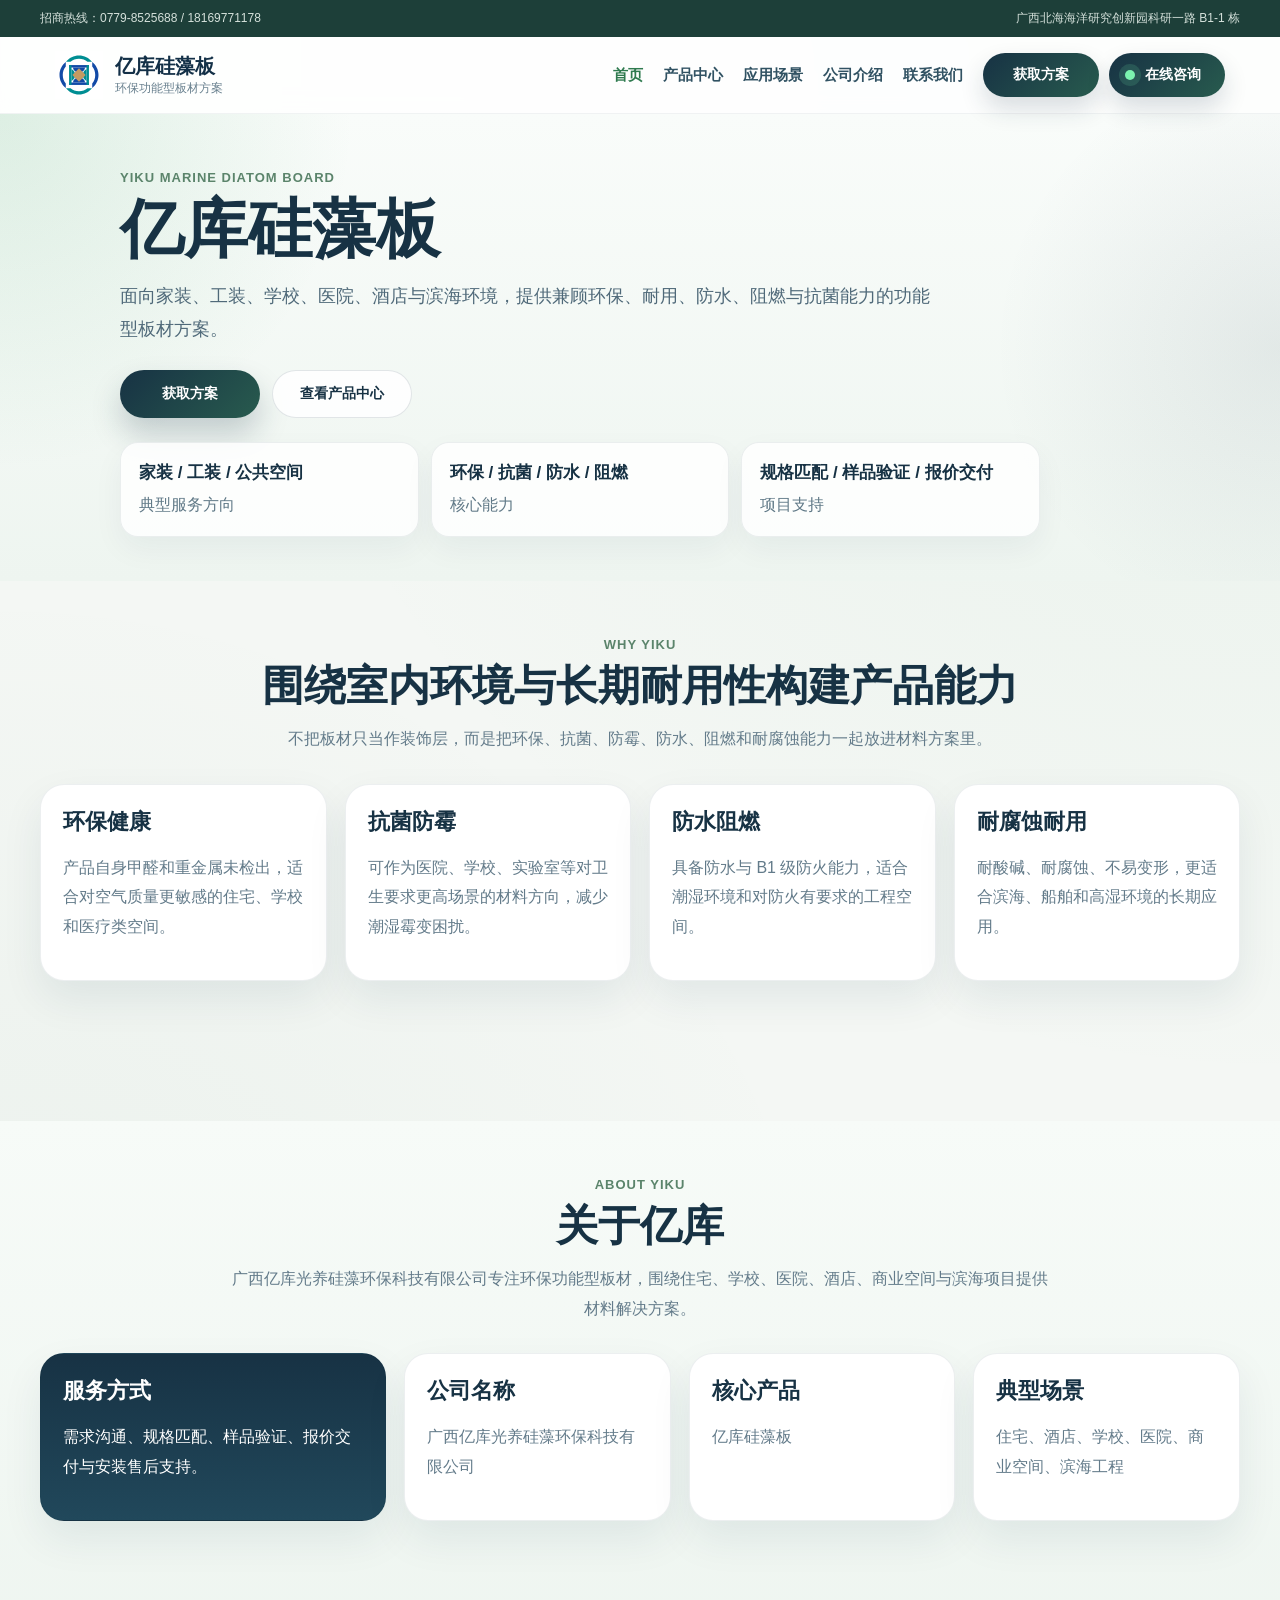
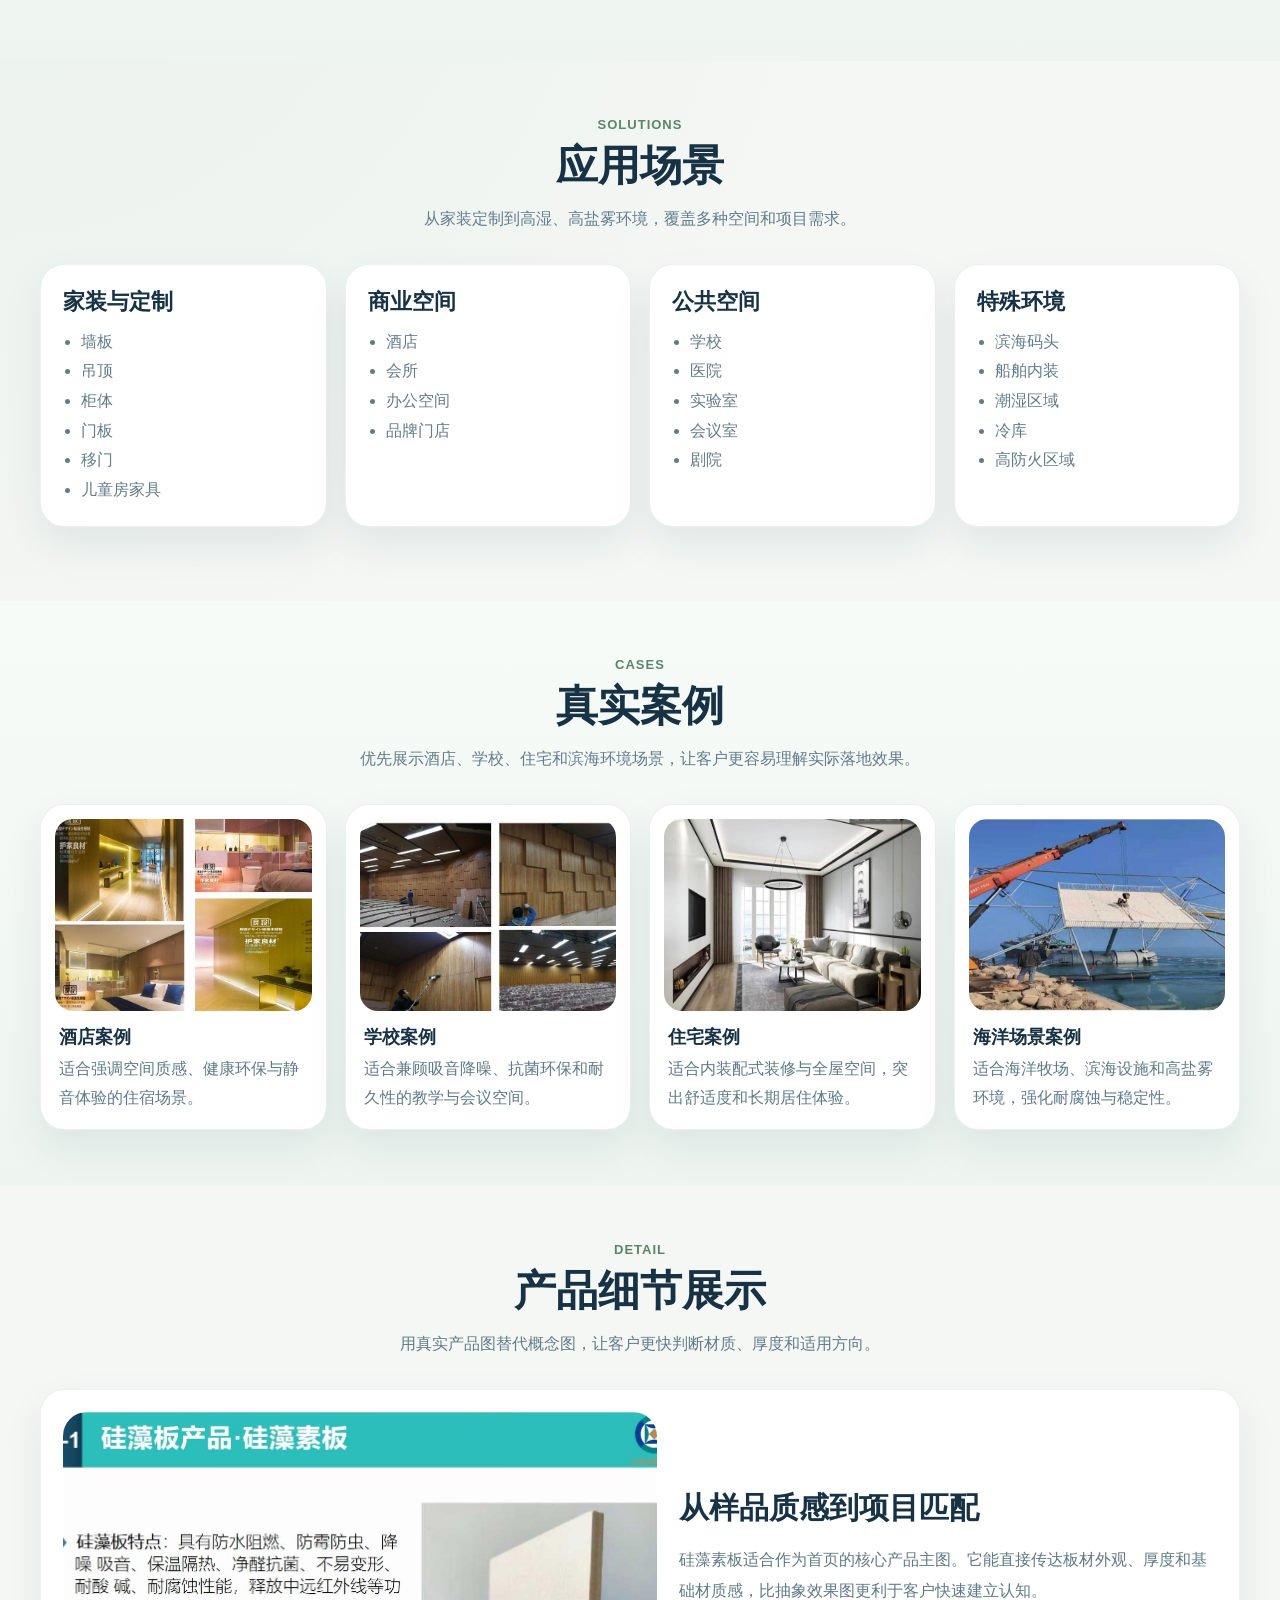
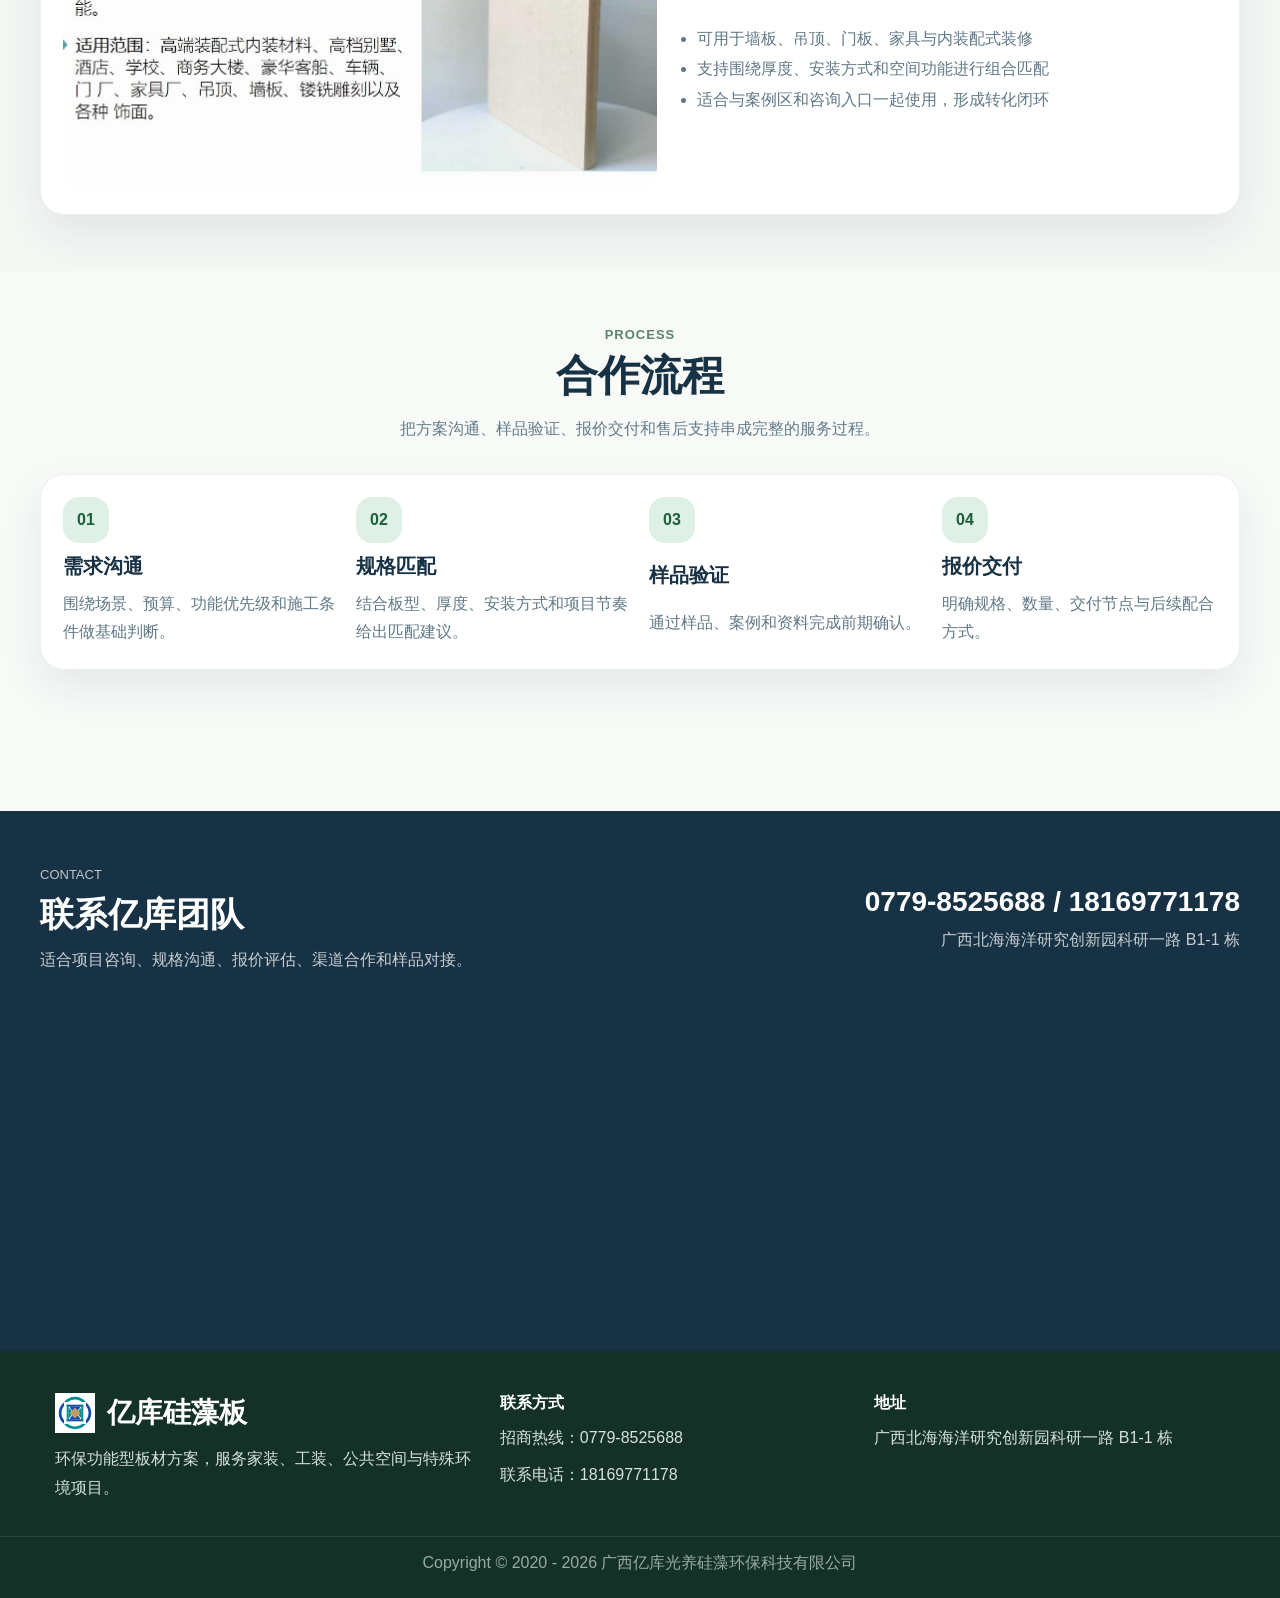
==== commit 3573acb2: "手机端优化：滚动收起菜单 + 右下角客服浮动按钮 - 滚动时自动收起汉堡菜单 - 右下角新增聊天气泡按钮，点击直达 chat.html - 只在手机端显示（≤899px）  Co-Authored-B" ====
--- a/guanwang/index.html
+++ b/guanwang/index.html
@@ -8,7 +8,7 @@
     name="description"
     content="亿库硅藻板企业官网，围绕室内环境与长期耐用性展示环保、抗菌、防水、阻燃与耐腐蚀板材方案。"
   >
-  <link rel="stylesheet" href="./styles.css">
+  <link rel="stylesheet" href="./styles.css?v=20260527">
 </head>
 <body>
   <header id="site-header">
@@ -50,7 +50,7 @@
                 <strong>亿库 AI 客服</strong>
                 <span>产品、场景、规格、报价与销售对接</span>
               </div>
-              <em>即时响应</em>
+              <button class="chat-auth-btn" type="button" title="登录 / 注册">登录</button>
             </div>
 
             <div class="chat-quick">
@@ -64,8 +64,18 @@
             <div class="chat-body" aria-live="polite"></div>
 
             <form class="chat-form">
+              <div class="chat-image-preview" hidden>
+                <span class="chat-image-preview-name"></span>
+                <button type="button" class="chat-image-preview-remove" title="移除图片">&times;</button>
+              </div>
               <input name="draft" type="text" placeholder="请输入你的问题" autocomplete="off">
-              <button type="submit">发送</button>
+              <div class="chat-form-actions">
+                <label class="chat-image-btn" title="发送图片">
+                  <input type="file" accept="image/*" style="display:none" class="chat-image-input">
+                  &#x1F4F7;
+                </label>
+                <button type="submit">发送</button>
+              </div>
             </form>
           </div>
         </div>
@@ -106,7 +116,7 @@
               <strong>亿库 AI 客服</strong>
               <span>产品、场景、规格、报价与销售对接</span>
             </div>
-            <em>即时响应</em>
+            <button class="chat-auth-btn" type="button" title="登录 / 注册">登录</button>
           </div>
 
           <div class="chat-quick">
@@ -120,8 +130,18 @@
           <div class="chat-body" aria-live="polite"></div>
 
           <form class="chat-form">
+            <div class="chat-image-preview" hidden>
+              <span class="chat-image-preview-name"></span>
+              <button type="button" class="chat-image-preview-remove" title="移除图片">&times;</button>
+            </div>
             <input name="draft" type="text" placeholder="请输入你的问题" autocomplete="off">
-            <button type="submit">发送</button>
+            <div class="chat-form-actions">
+              <label class="chat-image-btn" title="发送图片">
+                <input type="file" accept="image/*" style="display:none" class="chat-image-input">
+                &#x1F4F7;
+              </label>
+              <button type="submit">发送</button>
+            </div>
           </form>
         </div>
       </div>
@@ -408,6 +428,10 @@
 
   <button id="go-top" type="button" aria-label="回到顶部">↑</button>
 
-  <script src="./script.js"></script>
+  <a href="./chat.html" class="mobile-chat-fab visible-xs" aria-label="在线客服">
+    <svg width="24" height="24" viewBox="0 0 24 24" fill="none" stroke="currentColor" stroke-width="2" stroke-linecap="round" stroke-linejoin="round"><path d="M21 15a2 2 0 0 1-2 2H7l-4 4V5a2 2 0 0 1 2-2h14a2 2 0 0 1 2 2z"/></svg>
+  </a>
+
+  <script src="./script.js?v=20260527"></script>
 </body>
 </html>
--- a/guanwang/styles.css
+++ b/guanwang/styles.css
@@ -190,7 +190,7 @@
 }
 
 .nav-cta {
-  background: #173244;
+  background: linear-gradient(135deg, #173244, #285b4e);
   color: #fff;
   box-shadow: 0 12px 24px rgba(23, 50, 68, 0.16);
 }
@@ -198,7 +198,7 @@
 .nav-cta:hover,
 .hero-btn-primary:hover {
   color: #fff;
-  background: #21475e;
+  background: linear-gradient(135deg, #21475e, #346b5a);
 }
 
 .mobile-toggle {
@@ -406,9 +406,9 @@
 }
 
 .hero-btn-primary {
-  background: #2f7a4f;
+  background: linear-gradient(135deg, #173244, #285b4e);
   color: #fff;
-  box-shadow: 0 16px 30px rgba(47, 122, 79, 0.18);
+  box-shadow: 0 16px 30px rgba(23, 50, 68, 0.22);
 }
 
 .hero-btn-secondary {
@@ -813,6 +813,118 @@
 
 .chat-form button[disabled] {
   opacity: 0.65;
+}
+
+.chat-login-banner {
+  padding: 16px 14px;
+  text-align: center;
+  border-top: 1px solid rgba(19, 48, 71, 0.08);
+  background: linear-gradient(135deg, #fff8e1, #fff3cd);
+}
+
+.chat-login-banner-text {
+  margin: 0 0 4px;
+  font-size: 0.95rem;
+  font-weight: 600;
+  color: #5d4037;
+}
+
+.chat-login-banner-action {
+  margin: 0 0 10px;
+  font-size: 0.85rem;
+  color: #8d6e63;
+}
+
+.chat-login-banner-btn {
+  display: inline-block;
+  padding: 8px 24px;
+  border: none;
+  border-radius: 14px;
+  background: #2f7a4f;
+  color: #fff;
+  font-weight: 700;
+  font-size: 0.9rem;
+  text-decoration: none;
+  cursor: pointer;
+  transition: background 0.15s;
+}
+
+.chat-login-banner-btn:hover {
+  background: #23613d;
+}
+
+.chat-form-actions {
+  display: flex;
+  gap: 8px;
+  align-items: center;
+}
+
+.chat-image-btn {
+  display: inline-flex;
+  align-items: center;
+  justify-content: center;
+  width: 44px;
+  height: 44px;
+  border: 1px solid rgba(47, 122, 79, 0.18);
+  border-radius: 14px;
+  background: #f6faf7;
+  color: #5b846b;
+  font-size: 18px;
+  cursor: pointer;
+  transition: all 180ms ease;
+  flex: 0 0 auto;
+}
+
+.chat-image-btn:hover {
+  background: #eaf5ed;
+  border-color: rgba(47, 122, 79, 0.32);
+}
+
+.chat-image-btn.has-image {
+  background: #2f7a4f;
+  color: #fff;
+  border-color: #2f7a4f;
+  box-shadow: 0 0 0 4px rgba(47, 122, 79, 0.14);
+}
+
+.chat-image-preview {
+  display: flex;
+  align-items: center;
+  gap: 8px;
+  grid-column: 1 / -1;
+  padding: 6px 12px;
+  border-radius: 10px;
+  background: #f0f7f1;
+  border: 1px solid rgba(47, 122, 79, 0.14);
+  font-size: 12px;
+}
+
+.chat-image-preview-name {
+  flex: 1 1 auto;
+  color: #2f5c3e;
+  overflow: hidden;
+  white-space: nowrap;
+  text-overflow: ellipsis;
+  font-weight: 600;
+}
+
+.chat-image-preview-remove {
+  flex: 0 0 auto;
+  width: 22px;
+  height: 22px;
+  padding: 0;
+  border: none;
+  border-radius: 50%;
+  background: rgba(47, 122, 79, 0.12);
+  color: #5b846b;
+  font-size: 13px;
+  line-height: 1;
+  cursor: pointer;
+}
+
+.chat-image-preview-remove:hover {
+  background: rgba(47, 122, 79, 0.22);
+  color: #2f5c3e;
 }
 
 #site-footer {
@@ -893,10 +1005,34 @@
   transform: translateY(0);
 }
 
+.mobile-chat-fab {
+  display: none;
+}
+
 @media screen and (max-width: 1199px) {
   .value-grid,
   .cases-grid {
     grid-template-columns: repeat(2, minmax(0, 1fr));
+  }
+}
+
+@media screen and (max-width: 899px) {
+  .mobile-chat-fab {
+    display: flex;
+    align-items: center;
+    justify-content: center;
+    position: fixed;
+    right: 20px;
+    bottom: 82px;
+    z-index: 1200;
+    width: 50px;
+    height: 50px;
+    border: none;
+    border-radius: 999px;
+    background: linear-gradient(135deg, #173244, #285b4e);
+    color: #fff;
+    box-shadow: 0 8px 24px rgba(23, 50, 68, 0.28);
+    cursor: pointer;
   }
 }
 
@@ -1008,6 +1144,20 @@
     height: 46px;
   }
 
+  .chat-form-actions {
+    justify-content: stretch;
+  }
+
+  .chat-form-actions button[type="submit"] {
+    flex: 1 1 auto;
+    min-width: 0;
+  }
+
+  .chat-image-btn {
+    width: 46px;
+    height: 46px;
+  }
+
   .footer-grid {
     gap: 18px;
     padding-top: 30px;
@@ -1275,6 +1425,25 @@
     height: 44px;
   }
 
+  .chat-form-actions {
+    justify-content: stretch;
+  }
+
+  .chat-form-actions button[type="submit"] {
+    flex: 1 1 auto;
+    min-width: 0;
+  }
+
+  .chat-image-btn {
+    width: 44px;
+    height: 44px;
+  }
+
+  .chat-image-preview {
+    padding: 4px 10px;
+    font-size: 11px;
+  }
+
   .footer-grid {
     grid-template-columns: 1fr;
     gap: 16px;
@@ -1474,3 +1643,200 @@
     font-size: 18px;
   }
 }
+
+/* ====== Auth: Login button in chat head ====== */
+.chat-auth-btn {
+  margin-left: auto;
+  padding: 4px 14px;
+  font-size: 13px;
+  border: none;
+  background: #fff;
+  color: var(--site-primary);
+  border-radius: 16px;
+  cursor: pointer;
+  white-space: nowrap;
+  flex-shrink: 0;
+  font-weight: 600;
+  transition: all 180ms ease;
+}
+
+.chat-auth-btn:hover {
+  background: rgba(255,255,255,0.85);
+  color: var(--site-primary);
+}
+
+.chat-auth-btn.is-logged-in {
+  background: rgba(255,255,255,0.25);
+  border-color: transparent;
+  color: #fff;
+  font-weight: 400;
+}
+
+.chat-auth-btn.is-logged-in:hover {
+  background: rgba(255,255,255,0.4);
+  color: #fff;
+}
+
+/* ====== Auth: Modal overlay ====== */
+.auth-overlay {
+  position: fixed;
+  inset: 0;
+  z-index: 10000;
+  display: flex;
+  align-items: center;
+  justify-content: center;
+}
+
+.auth-overlay-backdrop {
+  position: absolute;
+  inset: 0;
+  background: rgba(0, 0, 0, 0.45);
+  backdrop-filter: blur(2px);
+}
+
+.auth-dialog {
+  position: relative;
+  width: 380px;
+  max-width: 92vw;
+  max-height: 90vh;
+  overflow-y: auto;
+  background: #fff;
+  border-radius: 16px;
+  padding: 32px 28px 28px;
+  box-shadow: 0 24px 64px rgba(0, 0, 0, 0.18);
+  animation: authDialogIn 220ms ease;
+}
+
+@keyframes authDialogIn {
+  from {
+    opacity: 0;
+    transform: translateY(12px) scale(0.97);
+  }
+  to {
+    opacity: 1;
+    transform: translateY(0) scale(1);
+  }
+}
+
+.auth-dialog-close {
+  position: absolute;
+  top: 12px;
+  right: 14px;
+  width: 32px;
+  height: 32px;
+  border: none;
+  background: none;
+  font-size: 22px;
+  color: var(--site-muted);
+  cursor: pointer;
+  border-radius: 50%;
+  display: flex;
+  align-items: center;
+  justify-content: center;
+  transition: all 150ms ease;
+}
+
+.auth-dialog-close:hover {
+  background: var(--site-line);
+  color: var(--site-ink);
+}
+
+/* ====== Auth: Tabs ====== */
+.auth-tabs {
+  display: flex;
+  gap: 0;
+  margin-bottom: 24px;
+  border-bottom: 2px solid var(--site-line);
+}
+
+.auth-tab {
+  flex: 1;
+  padding: 10px 0;
+  border: none;
+  background: none;
+  font-size: 15px;
+  font-weight: 600;
+  color: var(--site-muted);
+  cursor: pointer;
+  border-bottom: 2px solid transparent;
+  margin-bottom: -2px;
+  transition: all 180ms ease;
+}
+
+.auth-tab.is-active {
+  color: var(--site-primary);
+  border-bottom-color: var(--site-primary);
+}
+
+.auth-tab:hover {
+  color: var(--site-ink);
+}
+
+/* ====== Auth: Forms ====== */
+.auth-form {
+  display: flex;
+  flex-direction: column;
+  gap: 14px;
+}
+
+.auth-form input {
+  width: 100%;
+  padding: 10px 14px;
+  font-size: 14px;
+  border: 1px solid var(--site-line);
+  border-radius: 10px;
+  background: var(--site-bg);
+  color: var(--site-ink);
+  outline: none;
+  transition: border-color 180ms ease;
+}
+
+.auth-form input:focus {
+  border-color: var(--site-primary);
+  background: #fff;
+}
+
+.auth-form button[type="submit"] {
+  padding: 12px 0;
+  font-size: 15px;
+  font-weight: 600;
+  border: none;
+  border-radius: 10px;
+  background: var(--site-primary);
+  color: #fff;
+  cursor: pointer;
+  transition: all 180ms ease;
+}
+
+.auth-form button[type="submit"]:hover {
+  background: var(--site-primary-deep);
+}
+
+/* ====== Auth: Error and hints ====== */
+.auth-error {
+  margin: 10px 0 0;
+  padding: 8px 12px;
+  font-size: 13px;
+  color: #c0392b;
+  background: #fef0ef;
+  border-radius: 8px;
+}
+
+.auth-verify-hint {
+  margin: 0;
+  font-size: 13px;
+  color: var(--site-muted);
+  line-height: 1.6;
+}
+
+.auth-verify-hint strong {
+  color: var(--site-ink);
+}
+
+/* ====== Auth: Responsive ====== */
+@media (max-width: 480px) {
+  .auth-dialog {
+    padding: 24px 18px 22px;
+    border-radius: 14px;
+  }
+}
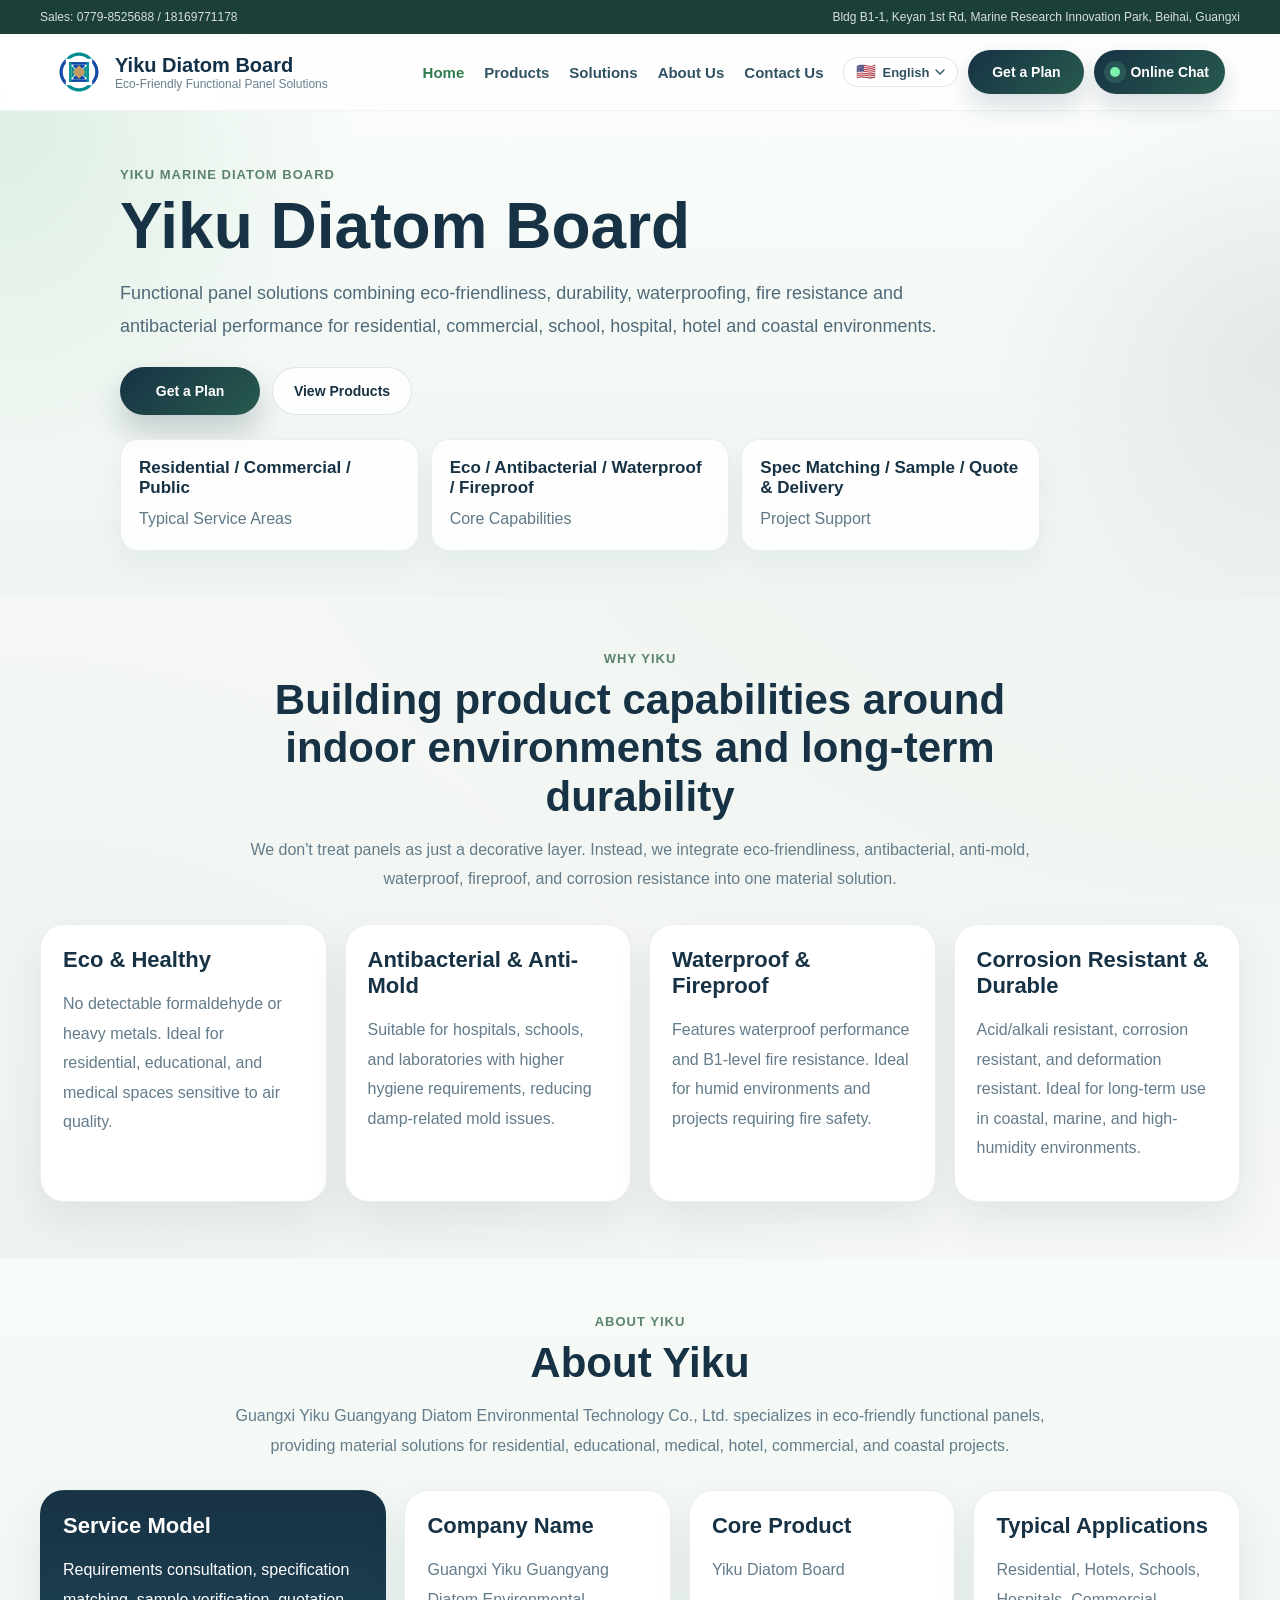
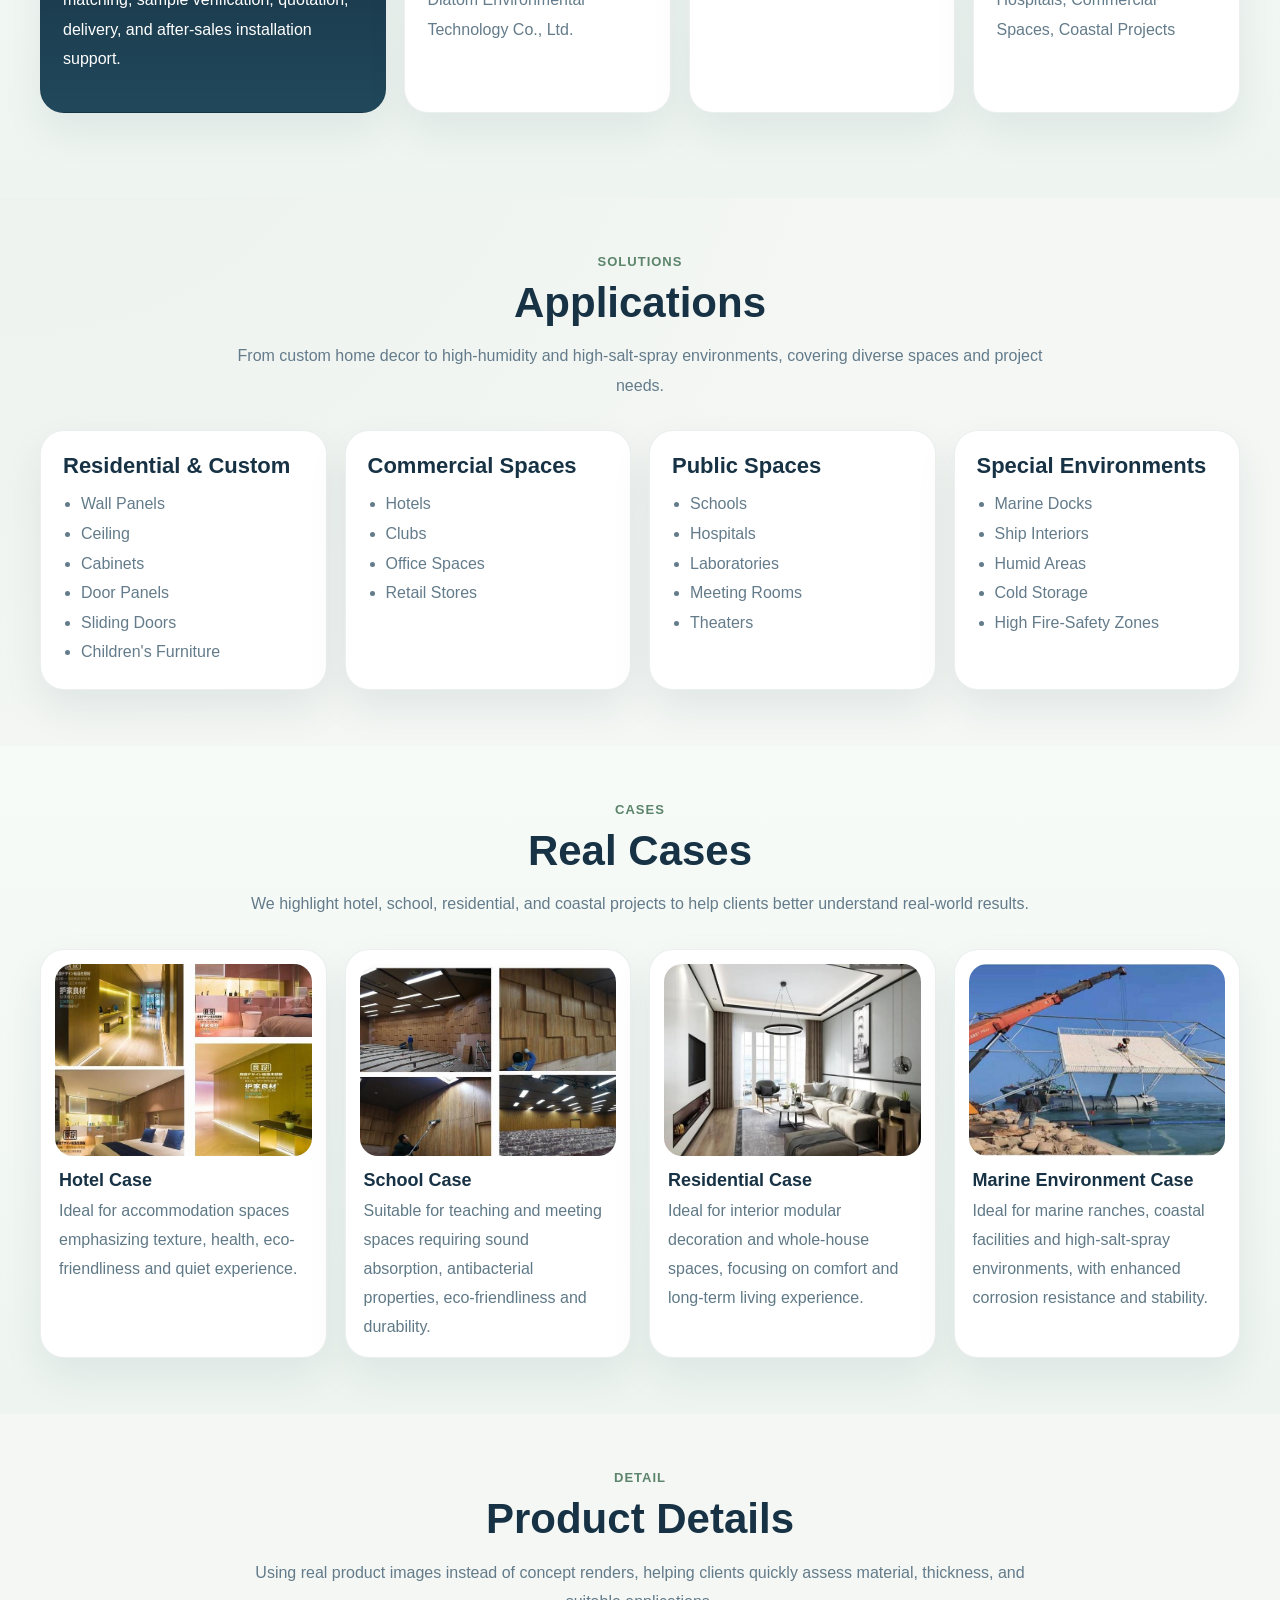
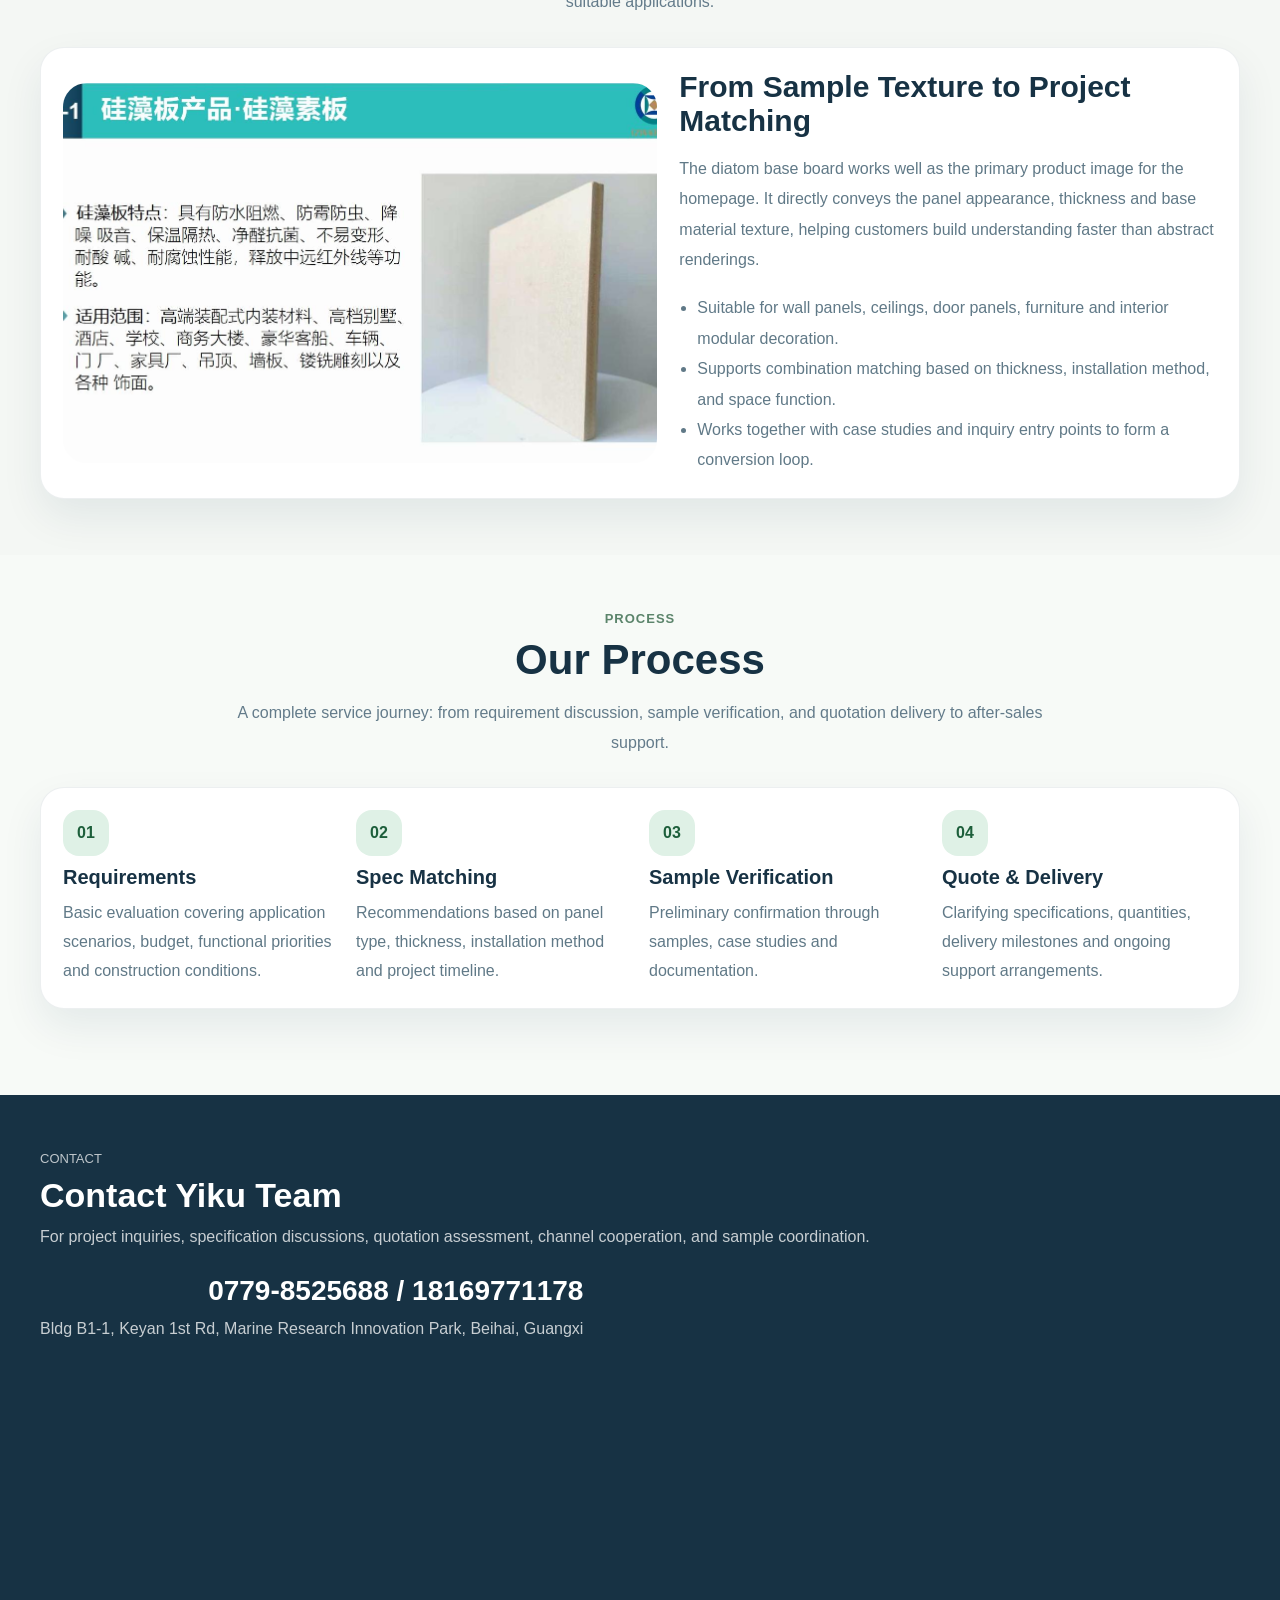
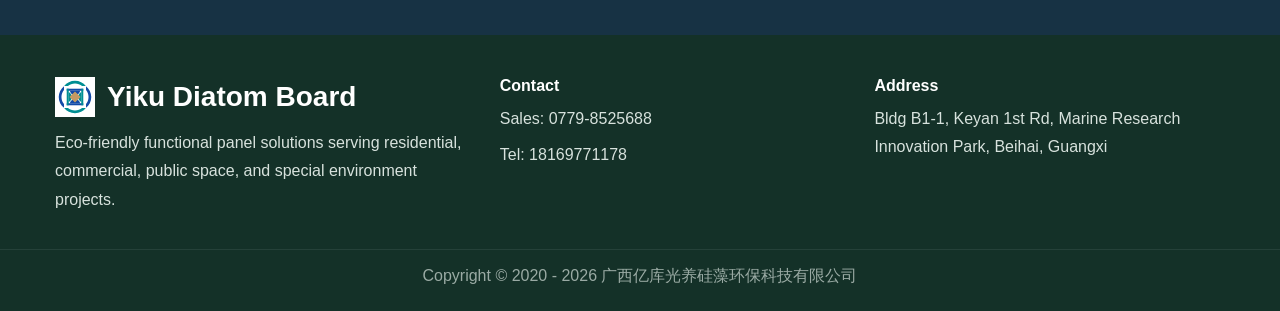
==== commit 2d112ae1: "feat: 官网多语言切换系统 — 中/英/日/韩 - 新增 i18n.js 翻译引擎 (177个翻译键，4种语言) - 浏览器语言自动检测 (navigator.language) - 右上角语言切" ====
--- a/guanwang/index.html
+++ b/guanwang/index.html
@@ -3,62 +3,80 @@
 <head>
   <meta charset="UTF-8">
   <meta name="viewport" content="width=device-width, initial-scale=1.0">
-  <title>亿库硅藻板</title>
-  <meta
-    name="description"
-    content="亿库硅藻板企业官网，围绕室内环境与长期耐用性展示环保、抗菌、防水、阻燃与耐腐蚀板材方案。"
-  >
+  <title>广西亿库硅藻板 — 环保防火抗菌板材厂家 | 学校医院酒店工程板材</title>
+  <meta name="description" content="广西亿库光养硅藻环保科技，专业生产硅藻板、防火板、抗菌板、防水板材。适用于学校、医院、酒店、家装等场景，环保零甲醛，招商热线 0779-8525688。">
+  <meta name="keywords" content="硅藻板,硅藻板材,广西亿库,亿库硅藻板,防火板,抗菌板,环保板材,装修板材,学校板材,医院板材,酒店板材,防水板材,零甲醛板材">
+  <meta property="og:title" content="广西亿库硅藻板 — 环保防火抗菌板材厂家">
+  <meta property="og:description" content="专业生产硅藻板、防火板、抗菌板、防水板材，适用于学校、医院、酒店、家装。">
+  <meta property="og:url" content="https://guangxiyiku.com">
+  <meta name="robots" content="index, follow">
   <link rel="stylesheet" href="./styles.css?v=20260527">
+  <script src="./i18n.js"></script>
 </head>
-<body>
+<body data-page="landing">
   <header id="site-header">
     <div class="topbar hidden-xs">
       <div class="container topbar-inner">
-        <span>招商热线：0779-8525688 / 18169771178</span>
-        <span>广西北海海洋研究创新园科研一路 B1-1 栋</span>
+        <span data-i18n="topbar.phone">招商热线：0779-8525688 / 18169771178</span>
+        <span data-i18n="topbar.address">广西北海海洋研究创新园科研一路 B1-1 栋</span>
       </div>
     </div>
 
     <div class="container nav-shell">
-      <a class="brand" href="#home" aria-label="返回首页">
-        <img class="brand-logo" src="./assets/mvp2/yiku-logo.svg" alt="亿库 logo">
+      <a class="brand" href="#home" aria-label="返回首页" data-i18n-aria-label="chat.alt.return_home">
+        <img class="brand-logo" src="./assets/mvp2/yiku-logo.svg" alt="亿库 logo" data-i18n-alt="alt.logo">
         <div class="brand-copy">
-          <strong>亿库硅藻板</strong>
-          <em>环保功能型板材方案</em>
+          <strong data-i18n="brand.name">亿库硅藻板</strong>
+          <em data-i18n="brand.tagline">环保功能型板材方案</em>
         </div>
       </a>
 
       <nav class="nav hidden-xs" aria-label="主导航">
-        <a href="#home">首页</a>
-        <a href="#products">产品中心</a>
-        <a href="#solutions">应用场景</a>
-        <a href="#about">公司介绍</a>
-        <a href="#contact">联系我们</a>
+        <a href="#home" data-i18n="nav.home">首页</a>
+        <a href="#products" data-i18n="nav.products">产品中心</a>
+        <a href="#solutions" data-i18n="nav.solutions">应用场景</a>
+        <a href="#about" data-i18n="nav.about">公司介绍</a>
+        <a href="#contact" data-i18n="nav.contact">联系我们</a>
       </nav>
 
       <div class="nav-actions hidden-xs">
-        <a class="nav-cta" href="#contact">获取方案</a>
+        <!-- 语言切换器（桌面端） -->
+        <div class="lang-switcher">
+          <button class="lang-switcher-toggle" type="button" aria-expanded="false" aria-label="切换语言">
+            <span class="lang-flag">🇨🇳</span>
+            <span class="lang-name">简体中文</span>
+            <svg class="lang-switcher-arrow" width="10" height="6" viewBox="0 0 10 6"><path d="M1 1l4 4 4-4" stroke="currentColor" stroke-width="1.4" fill="none" stroke-linecap="round"/></svg>
+          </button>
+          <div class="lang-switcher-menu" hidden>
+            <button type="button" data-lang="zh-CN"><span class="lang-flag">🇨🇳</span><span>简体中文</span></button>
+            <button type="button" data-lang="en-US"><span class="lang-flag">🇺🇸</span><span>English</span></button>
+            <button type="button" data-lang="ja-JP"><span class="lang-flag">🇯🇵</span><span>日本語</span></button>
+            <button type="button" data-lang="ko-KR"><span class="lang-flag">🇰🇷</span><span>한국어</span></button>
+          </div>
+        </div>
+
+        <a class="nav-cta" href="#contact" data-i18n="nav.get_plan">获取方案</a>
         <div class="ai-chat ai-chat-inline" data-inline="true">
           <button class="chat-launcher" type="button" aria-expanded="false">
             <span class="chat-launcher-badge"></span>
-            <span class="chat-launcher-text">在线咨询</span>
+            <span class="chat-launcher-text" data-i18n="chat.online_chat">在线咨询</span>
           </button>
 
           <div class="chat-panel chat-panel-inline" hidden>
             <div class="chat-head">
               <div class="chat-head-copy">
-                <strong>亿库 AI 客服</strong>
-                <span>产品、场景、规格、报价与销售对接</span>
-              </div>
-              <button class="chat-auth-btn" type="button" title="登录 / 注册">登录</button>
+                <strong data-i18n="chat.title">亿库 AI 客服</strong>
+                <span data-i18n="chat.subtitle">产品、场景、规格、报价与销售对接</span>
+              </div>
+              <button class="chat-auth-btn" type="button" title="登录 / 注册" data-i18n-title="chat.login_register" data-i18n="chat.login">登录</button>
             </div>
 
             <div class="chat-quick">
-              <button type="button" data-quick="你们产品适合哪些场景？">你们产品适合哪些场景？</button>
-              <button type="button" data-quick="学校医院能不能用？">学校医院能不能用？</button>
-              <button type="button" data-quick="规格有哪些？">规格有哪些？</button>
-              <button type="button" data-quick="怎么报价？">怎么报价？</button>
-              <button type="button" data-quick="如何联系销售？">如何联系销售？</button>
+              <button type="button" data-quick="你们产品适合哪些场景？" data-i18n="quick.scenarios">你们产品适合哪些场景？</button>
+              <button type="button" data-quick="学校医院能不能用？" data-i18n="quick.school_hospital">学校医院能不能用？</button>
+              <button type="button" data-quick="规格有哪些？" data-i18n="quick.specs">规格有哪些？</button>
+              <button type="button" data-quick="怎么报价？" data-i18n="quick.pricing">怎么报价？</button>
+              <button type="button" data-quick="如何联系销售？" data-i18n="quick.contact_sales">如何联系销售？</button>
             </div>
 
             <div class="chat-body" aria-live="polite"></div>
@@ -66,15 +84,15 @@
             <form class="chat-form">
               <div class="chat-image-preview" hidden>
                 <span class="chat-image-preview-name"></span>
-                <button type="button" class="chat-image-preview-remove" title="移除图片">&times;</button>
-              </div>
-              <input name="draft" type="text" placeholder="请输入你的问题" autocomplete="off">
+                <button type="button" class="chat-image-preview-remove" title="移除图片" data-i18n-title="chat.remove_image">&times;</button>
+              </div>
+              <input name="draft" type="text" placeholder="请输入你的问题" autocomplete="off" data-i18n-placeholder="chat.placeholder">
               <div class="chat-form-actions">
-                <label class="chat-image-btn" title="发送图片">
+                <label class="chat-image-btn" title="发送图片" data-i18n-title="chat.send_image">
                   <input type="file" accept="image/*" style="display:none" class="chat-image-input">
                   &#x1F4F7;
                 </label>
-                <button type="submit">发送</button>
+                <button type="submit" data-i18n="chat.send">发送</button>
               </div>
             </form>
           </div>
@@ -88,43 +106,59 @@
         aria-expanded="false"
         aria-controls="mobile-nav"
         aria-label="打开菜单"
+        data-i18n-aria-label="mobile.open_menu"
       >
         菜单
       </button>
     </div>
 
     <div class="mobile-nav visible-xs" id="mobile-nav" hidden>
-      <a href="#home">首页</a>
-      <a href="#products">产品中心</a>
-      <a href="#solutions">应用场景</a>
-      <a href="#about">公司介绍</a>
-      <a href="#contact">联系我们</a>
+      <a href="#home" data-i18n="nav.home">首页</a>
+      <a href="#products" data-i18n="nav.products">产品中心</a>
+      <a href="#solutions" data-i18n="nav.solutions">应用场景</a>
+      <a href="#about" data-i18n="nav.about">公司介绍</a>
+      <a href="#contact" data-i18n="nav.contact">联系我们</a>
 
       <div class="mobile-consult-wrap">
-        <a class="nav-cta mobile-cta" href="#contact">获取方案</a>
+        <a class="nav-cta mobile-cta" href="#contact" data-i18n="nav.get_plan">获取方案</a>
+      </div>
+
+      <!-- 语言切换器（手机端） -->
+      <div class="lang-switcher-mobile">
+        <button class="lang-switcher-mobile-toggle" type="button" aria-expanded="false" aria-label="切换语言">
+          <span class="lang-flag">🇨🇳</span>
+          <span class="lang-name">简体中文</span>
+          <svg class="lang-switcher-arrow" width="10" height="6" viewBox="0 0 10 6"><path d="M1 1l4 4 4-4" stroke="currentColor" stroke-width="1.4" fill="none" stroke-linecap="round"/></svg>
+        </button>
+        <div class="lang-switcher-mobile-menu" hidden>
+          <button type="button" data-lang="zh-CN"><span class="lang-flag">🇨🇳</span><span>简体中文</span></button>
+          <button type="button" data-lang="en-US"><span class="lang-flag">🇺🇸</span><span>English</span></button>
+          <button type="button" data-lang="ja-JP"><span class="lang-flag">🇯🇵</span><span>日本語</span></button>
+          <button type="button" data-lang="ko-KR"><span class="lang-flag">🇰🇷</span><span>한국어</span></button>
+        </div>
       </div>
 
       <div class="ai-chat ai-chat-inline mobile-chat" data-inline="true">
         <button class="chat-launcher" type="button" aria-expanded="false">
           <span class="chat-launcher-badge"></span>
-          <span class="chat-launcher-text">在线咨询</span>
+          <span class="chat-launcher-text" data-i18n="chat.online_chat">在线咨询</span>
         </button>
 
         <div class="chat-panel chat-panel-inline" hidden>
           <div class="chat-head">
             <div class="chat-head-copy">
-              <strong>亿库 AI 客服</strong>
-              <span>产品、场景、规格、报价与销售对接</span>
-            </div>
-            <button class="chat-auth-btn" type="button" title="登录 / 注册">登录</button>
+              <strong data-i18n="chat.title">亿库 AI 客服</strong>
+              <span data-i18n="chat.subtitle">产品、场景、规格、报价与销售对接</span>
+            </div>
+            <button class="chat-auth-btn" type="button" title="登录 / 注册" data-i18n-title="chat.login_register" data-i18n="chat.login">登录</button>
           </div>
 
           <div class="chat-quick">
-            <button type="button" data-quick="你们产品适合哪些场景？">你们产品适合哪些场景？</button>
-            <button type="button" data-quick="学校医院能不能用？">学校医院能不能用？</button>
-            <button type="button" data-quick="规格有哪些？">规格有哪些？</button>
-            <button type="button" data-quick="怎么报价？">怎么报价？</button>
-            <button type="button" data-quick="如何联系销售？">如何联系销售？</button>
+            <button type="button" data-quick="你们产品适合哪些场景？" data-i18n="quick.scenarios">你们产品适合哪些场景？</button>
+            <button type="button" data-quick="学校医院能不能用？" data-i18n="quick.school_hospital">学校医院能不能用？</button>
+            <button type="button" data-quick="规格有哪些？" data-i18n="quick.specs">规格有哪些？</button>
+            <button type="button" data-quick="怎么报价？" data-i18n="quick.pricing">怎么报价？</button>
+            <button type="button" data-quick="如何联系销售？" data-i18n="quick.contact_sales">如何联系销售？</button>
           </div>
 
           <div class="chat-body" aria-live="polite"></div>
@@ -132,15 +166,15 @@
           <form class="chat-form">
             <div class="chat-image-preview" hidden>
               <span class="chat-image-preview-name"></span>
-              <button type="button" class="chat-image-preview-remove" title="移除图片">&times;</button>
-            </div>
-            <input name="draft" type="text" placeholder="请输入你的问题" autocomplete="off">
+              <button type="button" class="chat-image-preview-remove" title="移除图片" data-i18n-title="chat.remove_image">&times;</button>
+            </div>
+            <input name="draft" type="text" placeholder="请输入你的问题" autocomplete="off" data-i18n-placeholder="chat.placeholder">
             <div class="chat-form-actions">
-              <label class="chat-image-btn" title="发送图片">
+              <label class="chat-image-btn" title="发送图片" data-i18n-title="chat.send_image">
                 <input type="file" accept="image/*" style="display:none" class="chat-image-input">
                 &#x1F4F7;
               </label>
-              <button type="submit">发送</button>
+              <button type="submit" data-i18n="chat.send">发送</button>
             </div>
           </form>
         </div>
@@ -154,26 +188,26 @@
         <div class="container hero-inner">
           <div class="hero-copy">
             <p class="hero-tag">YIKU MARINE DIATOM BOARD</p>
-            <h1>亿库硅藻板</h1>
-            <p class="hero-text">
+            <h1 data-i18n="hero.heading">亿库硅藻板</h1>
+            <p class="hero-text" data-i18n="hero.text">
               面向家装、工装、学校、医院、酒店与滨海环境，提供兼顾环保、耐用、防水、阻燃与抗菌能力的功能型板材方案。
             </p>
             <div class="hero-actions">
-              <a class="hero-btn hero-btn-primary" href="#contact">获取方案</a>
-              <a class="hero-btn hero-btn-secondary" href="#products">查看产品中心</a>
+              <a class="hero-btn hero-btn-primary" href="#contact" data-i18n="hero.cta">获取方案</a>
+              <a class="hero-btn hero-btn-secondary" href="#products" data-i18n="hero.view_products">查看产品中心</a>
             </div>
             <div class="hero-metrics">
               <article>
-                <strong>家装 / 工装 / 公共空间</strong>
-                <span>典型服务方向</span>
+                <strong data-i18n="hero.metric1_title">家装 / 工装 / 公共空间</strong>
+                <span data-i18n="hero.metric1_desc">典型服务方向</span>
               </article>
               <article>
-                <strong>环保 / 抗菌 / 防水 / 阻燃</strong>
-                <span>核心能力</span>
+                <strong data-i18n="hero.metric2_title">环保 / 抗菌 / 防水 / 阻燃</strong>
+                <span data-i18n="hero.metric2_desc">核心能力</span>
               </article>
               <article>
-                <strong>规格匹配 / 样品验证 / 报价交付</strong>
-                <span>项目支持</span>
+                <strong data-i18n="hero.metric3_title">规格匹配 / 样品验证 / 报价交付</strong>
+                <span data-i18n="hero.metric3_desc">项目支持</span>
               </article>
             </div>
           </div>
@@ -184,25 +218,25 @@
         <div class="container">
           <div class="page-hero">
             <p>Why YIKU</p>
-            <h2>围绕室内环境与长期耐用性构建产品能力</h2>
-            <span>不把板材只当作装饰层，而是把环保、抗菌、防霉、防水、阻燃和耐腐蚀能力一起放进材料方案里。</span>
+            <h2 data-i18n="why.heading">围绕室内环境与长期耐用性构建产品能力</h2>
+            <span data-i18n="why.desc">不把板材只当作装饰层，而是把环保、抗菌、防霉、防水、阻燃和耐腐蚀能力一起放进材料方案里。</span>
           </div>
           <div class="site-card-grid value-grid">
             <article class="site-card">
-              <h3>环保健康</h3>
-              <p>产品自身甲醛和重金属未检出，适合对空气质量更敏感的住宅、学校和医疗类空间。</p>
-            </article>
-            <article class="site-card">
-              <h3>抗菌防霉</h3>
-              <p>可作为医院、学校、实验室等对卫生要求更高场景的材料方向，减少潮湿霉变困扰。</p>
-            </article>
-            <article class="site-card">
-              <h3>防水阻燃</h3>
-              <p>具备防水与 B1 级防火能力，适合潮湿环境和对防火有要求的工程空间。</p>
-            </article>
-            <article class="site-card">
-              <h3>耐腐蚀耐用</h3>
-              <p>耐酸碱、耐腐蚀、不易变形，更适合滨海、船舶和高湿环境的长期应用。</p>
+              <h3 data-i18n="why.health">环保健康</h3>
+              <p data-i18n="why.health_desc">产品自身甲醛和重金属未检出，适合对空气质量更敏感的住宅、学校和医疗类空间。</p>
+            </article>
+            <article class="site-card">
+              <h3 data-i18n="why.antimicrobial">抗菌防霉</h3>
+              <p data-i18n="why.antimicrobial_desc">可作为医院、学校、实验室等对卫生要求更高场景的材料方向，减少潮湿霉变困扰。</p>
+            </article>
+            <article class="site-card">
+              <h3 data-i18n="why.fireproof">防水阻燃</h3>
+              <p data-i18n="why.fireproof_desc">具备防水与 B1 级防火能力，适合潮湿环境和对防火有要求的工程空间。</p>
+            </article>
+            <article class="site-card">
+              <h3 data-i18n="why.durable">耐腐蚀耐用</h3>
+              <p data-i18n="why.durable_desc">耐酸碱、耐腐蚀、不易变形，更适合滨海、船舶和高湿环境的长期应用。</p>
             </article>
           </div>
         </div>
@@ -212,25 +246,25 @@
         <div class="container">
           <div class="page-hero">
             <p>About YIKU</p>
-            <h2>关于亿库</h2>
-            <span>广西亿库光养硅藻环保科技有限公司专注环保功能型板材，围绕住宅、学校、医院、酒店、商业空间与滨海项目提供材料解决方案。</span>
+            <h2 data-i18n="about.heading">关于亿库</h2>
+            <span data-i18n="about.desc">广西亿库光养硅藻环保科技有限公司专注环保功能型板材，围绕住宅、学校、医院、酒店、商业空间与滨海项目提供材料解决方案。</span>
           </div>
           <div class="site-card-grid intro-grid">
             <article class="site-card intro-main">
-              <h3>服务方式</h3>
-              <p>需求沟通、规格匹配、样品验证、报价交付与安装售后支持。</p>
-            </article>
-            <article class="site-card">
-              <h3>公司名称</h3>
-              <p>广西亿库光养硅藻环保科技有限公司</p>
-            </article>
-            <article class="site-card">
-              <h3>核心产品</h3>
-              <p>亿库硅藻板</p>
-            </article>
-            <article class="site-card">
-              <h3>典型场景</h3>
-              <p>住宅、酒店、学校、医院、商业空间、滨海工程</p>
+              <h3 data-i18n="about.service">服务方式</h3>
+              <p data-i18n="about.service_desc">需求沟通、规格匹配、样品验证、报价交付与安装售后支持。</p>
+            </article>
+            <article class="site-card">
+              <h3 data-i18n="about.name">公司名称</h3>
+              <p data-i18n="about.name_desc">广西亿库光养硅藻环保科技有限公司</p>
+            </article>
+            <article class="site-card">
+              <h3 data-i18n="about.product">核心产品</h3>
+              <p data-i18n="about.product_desc">亿库硅藻板</p>
+            </article>
+            <article class="site-card">
+              <h3 data-i18n="about.scenes">典型场景</h3>
+              <p data-i18n="about.scenes_desc">住宅、酒店、学校、医院、商业空间、滨海工程</p>
             </article>
           </div>
         </div>
@@ -240,48 +274,48 @@
         <div class="container">
           <div class="page-hero">
             <p>Solutions</p>
-            <h2>应用场景</h2>
-            <span>从家装定制到高湿、高盐雾环境，覆盖多种空间和项目需求。</span>
+            <h2 data-i18n="solutions.heading">应用场景</h2>
+            <span data-i18n="solutions.desc">从家装定制到高湿、高盐雾环境，覆盖多种空间和项目需求。</span>
           </div>
           <div class="site-card-grid scene-grid">
             <article class="site-card">
-              <h3>家装与定制</h3>
+              <h3 data-i18n="sol.home">家装与定制</h3>
               <ul>
-                <li>墙板</li>
-                <li>吊顶</li>
-                <li>柜体</li>
-                <li>门板</li>
-                <li>移门</li>
-                <li>儿童房家具</li>
+                <li data-i18n="sol.wall_panel">墙板</li>
+                <li data-i18n="sol.ceiling">吊顶</li>
+                <li data-i18n="sol.cabinet">柜体</li>
+                <li data-i18n="sol.door_panel">门板</li>
+                <li data-i18n="sol.sliding_door">移门</li>
+                <li data-i18n="sol.kids_furniture">儿童房家具</li>
               </ul>
             </article>
             <article class="site-card">
-              <h3>商业空间</h3>
+              <h3 data-i18n="sol.commercial">商业空间</h3>
               <ul>
-                <li>酒店</li>
-                <li>会所</li>
-                <li>办公空间</li>
-                <li>品牌门店</li>
+                <li data-i18n="sol.hotel">酒店</li>
+                <li data-i18n="sol.club">会所</li>
+                <li data-i18n="sol.office">办公空间</li>
+                <li data-i18n="sol.store">品牌门店</li>
               </ul>
             </article>
             <article class="site-card">
-              <h3>公共空间</h3>
+              <h3 data-i18n="sol.public">公共空间</h3>
               <ul>
-                <li>学校</li>
-                <li>医院</li>
-                <li>实验室</li>
-                <li>会议室</li>
-                <li>剧院</li>
+                <li data-i18n="sol.school">学校</li>
+                <li data-i18n="sol.hospital">医院</li>
+                <li data-i18n="sol.lab">实验室</li>
+                <li data-i18n="sol.meeting_room">会议室</li>
+                <li data-i18n="sol.theater">剧院</li>
               </ul>
             </article>
             <article class="site-card">
-              <h3>特殊环境</h3>
+              <h3 data-i18n="sol.special">特殊环境</h3>
               <ul>
-                <li>滨海码头</li>
-                <li>船舶内装</li>
-                <li>潮湿区域</li>
-                <li>冷库</li>
-                <li>高防火区域</li>
+                <li data-i18n="sol.marine_dock">滨海码头</li>
+                <li data-i18n="sol.ship_interior">船舶内装</li>
+                <li data-i18n="sol.humid_area">潮湿区域</li>
+                <li data-i18n="sol.cold_storage">冷库</li>
+                <li data-i18n="sol.fire_zone">高防火区域</li>
               </ul>
             </article>
           </div>
@@ -292,36 +326,36 @@
         <div class="container">
           <div class="page-hero">
             <p>Cases</p>
-            <h2>真实案例</h2>
-            <span>优先展示酒店、学校、住宅和滨海环境场景，让客户更容易理解实际落地效果。</span>
+            <h2 data-i18n="cases.heading">真实案例</h2>
+            <span data-i18n="cases.desc">优先展示酒店、学校、住宅和滨海环境场景，让客户更容易理解实际落地效果。</span>
           </div>
           <div class="site-card-grid cases-grid">
             <article class="site-card case-card">
               <div class="case-photo" style="background-image: url('./assets/mvp2/yiku-case-hotel.jpg');"></div>
               <div class="case-copy">
-                <strong>酒店案例</strong>
-                <span>适合强调空间质感、健康环保与静音体验的住宿场景。</span>
+                <strong data-i18n="cases.hotel">酒店案例</strong>
+                <span data-i18n="cases.hotel_desc">适合强调空间质感、健康环保与静音体验的住宿场景。</span>
               </div>
             </article>
             <article class="site-card case-card">
               <div class="case-photo" style="background-image: url('./assets/mvp2/yiku-case-school.jpg');"></div>
               <div class="case-copy">
-                <strong>学校案例</strong>
-                <span>适合兼顾吸音降噪、抗菌环保和耐久性的教学与会议空间。</span>
+                <strong data-i18n="cases.school">学校案例</strong>
+                <span data-i18n="cases.school_desc">适合兼顾吸音降噪、抗菌环保和耐久性的教学与会议空间。</span>
               </div>
             </article>
             <article class="site-card case-card">
               <div class="case-photo" style="background-image: url('./assets/mvp2/yiku-case-residential.jpg');"></div>
               <div class="case-copy">
-                <strong>住宅案例</strong>
-                <span>适合内装配式装修与全屋空间，突出舒适度和长期居住体验。</span>
+                <strong data-i18n="cases.residential">住宅案例</strong>
+                <span data-i18n="cases.residential_desc">适合内装配式装修与全屋空间，突出舒适度和长期居住体验。</span>
               </div>
             </article>
             <article class="site-card case-card">
               <div class="case-photo" style="background-image: url('./assets/mvp2/yiku-case-marine.jpg');"></div>
               <div class="case-copy">
-                <strong>海洋场景案例</strong>
-                <span>适合海洋牧场、滨海设施和高盐雾环境，强化耐腐蚀与稳定性。</span>
+                <strong data-i18n="cases.marine">海洋场景案例</strong>
+                <span data-i18n="cases.marine_desc">适合海洋牧场、滨海设施和高盐雾环境，强化耐腐蚀与稳定性。</span>
               </div>
             </article>
           </div>
@@ -332,22 +366,23 @@
         <div class="container">
           <div class="page-hero">
             <p>Detail</p>
-            <h2>产品细节展示</h2>
-            <span>用真实产品图替代概念图，让客户更快判断材质、厚度和适用方向。</span>
+            <h2 data-i18n="detail.heading">产品细节展示</h2>
+            <span data-i18n="detail.desc">用真实产品图替代概念图，让客户更快判断材质、厚度和适用方向。</span>
           </div>
           <div class="site-card detail-showcase">
             <div
               class="detail-image"
               style="background-image: url('./assets/mvp2/yiku-product-basic.jpg');"
               aria-label="亿库硅藻板产品细节图"
+              data-i18n-aria-label="alt.product_detail"
             ></div>
             <div class="detail-copy">
-              <h3>从样品质感到项目匹配</h3>
-              <p>硅藻素板适合作为首页的核心产品主图。它能直接传达板材外观、厚度和基础材质感，比抽象效果图更利于客户快速建立认知。</p>
+              <h3 data-i18n="detail.title">从样品质感到项目匹配</h3>
+              <p data-i18n="detail.desc_long">硅藻素板适合作为首页的核心产品主图。它能直接传达板材外观、厚度和基础材质感，比抽象效果图更利于客户快速建立认知。</p>
               <ul>
-                <li>可用于墙板、吊顶、门板、家具与内装配式装修</li>
-                <li>支持围绕厚度、安装方式和空间功能进行组合匹配</li>
-                <li>适合与案例区和咨询入口一起使用，形成转化闭环</li>
+                <li data-i18n="detail.item1">可用于墙板、吊顶、门板、家具与内装配式装修</li>
+                <li data-i18n="detail.item2">支持围绕厚度、安装方式和空间功能进行组合匹配</li>
+                <li data-i18n="detail.item3">适合与案例区和咨询入口一起使用，形成转化闭环</li>
               </ul>
             </div>
           </div>
@@ -358,29 +393,29 @@
         <div class="container">
           <div class="page-hero">
             <p>Process</p>
-            <h2>合作流程</h2>
-            <span>把方案沟通、样品验证、报价交付和售后支持串成完整的服务过程。</span>
+            <h2 data-i18n="process.heading">合作流程</h2>
+            <span data-i18n="process.desc">把方案沟通、样品验证、报价交付和售后支持串成完整的服务过程。</span>
           </div>
           <div class="site-card process-band">
             <div class="process-step">
               <em>01</em>
-              <strong>需求沟通</strong>
-              <span>围绕场景、预算、功能优先级和施工条件做基础判断。</span>
+              <strong data-i18n="process.step1">需求沟通</strong>
+              <span data-i18n="process.step1_desc">围绕场景、预算、功能优先级和施工条件做基础判断。</span>
             </div>
             <div class="process-step">
               <em>02</em>
-              <strong>规格匹配</strong>
-              <span>结合板型、厚度、安装方式和项目节奏给出匹配建议。</span>
+              <strong data-i18n="process.step2">规格匹配</strong>
+              <span data-i18n="process.step2_desc">结合板型、厚度、安装方式和项目节奏给出匹配建议。</span>
             </div>
             <div class="process-step">
               <em>03</em>
-              <strong>样品验证</strong>
-              <span>通过样品、案例和资料完成前期确认。</span>
+              <strong data-i18n="process.step3">样品验证</strong>
+              <span data-i18n="process.step3_desc">通过样品、案例和资料完成前期确认。</span>
             </div>
             <div class="process-step">
               <em>04</em>
-              <strong>报价交付</strong>
-              <span>明确规格、数量、交付节点与后续配合方式。</span>
+              <strong data-i18n="process.step4">报价交付</strong>
+              <span data-i18n="process.step4_desc">明确规格、数量、交付节点与后续配合方式。</span>
             </div>
           </div>
         </div>
@@ -390,12 +425,12 @@
         <div class="container contact-strip-inner">
           <div>
             <p>Contact</p>
-            <h2>联系亿库团队</h2>
-            <span>适合项目咨询、规格沟通、报价评估、渠道合作和样品对接。</span>
+            <h2 data-i18n="contact.heading">联系亿库团队</h2>
+            <span data-i18n="contact.desc">适合项目咨询、规格沟通、报价评估、渠道合作和样品对接。</span>
           </div>
           <div class="contact-strip-meta">
             <strong>0779-8525688 / 18169771178</strong>
-            <span>广西北海海洋研究创新园科研一路 B1-1 栋</span>
+            <span data-i18n="topbar.address">广西北海海洋研究创新园科研一路 B1-1 栋</span>
           </div>
         </div>
       </section>
@@ -406,30 +441,30 @@
     <div class="container footer-grid">
       <div>
         <div class="footer-brand-row">
-          <img class="footer-logo" src="./assets/mvp2/yiku-logo.svg" alt="亿库 logo">
-          <p class="footer-brand">亿库硅藻板</p>
-        </div>
-        <p class="footer-copy">环保功能型板材方案，服务家装、工装、公共空间与特殊环境项目。</p>
+          <img class="footer-logo" src="./assets/mvp2/yiku-logo.svg" alt="亿库 logo" data-i18n-alt="alt.logo">
+          <p class="footer-brand" data-i18n="brand.name">亿库硅藻板</p>
+        </div>
+        <p class="footer-copy" data-i18n="footer.tagline">环保功能型板材方案，服务家装、工装、公共空间与特殊环境项目。</p>
       </div>
       <div>
-        <p class="footer-title">联系方式</p>
-        <p>招商热线：0779-8525688</p>
-        <p>联系电话：18169771178</p>
+        <p class="footer-title" data-i18n="footer.contact_title">联系方式</p>
+        <p data-i18n="footer.phone1">招商热线：0779-8525688</p>
+        <p data-i18n="footer.phone2">联系电话：18169771178</p>
       </div>
       <div>
-        <p class="footer-title">地址</p>
-        <p>广西北海海洋研究创新园科研一路 B1-1 栋</p>
-      </div>
-    </div>
-    <div class="footer-bottom">
+        <p class="footer-title" data-i18n="footer.address_title">地址</p>
+        <p data-i18n="footer.address">广西北海海洋研究创新园科研一路 B1-1 栋</p>
+      </div>
+    </div>
+    <div class="footer-bottom" id="footer-copyright">
       Copyright © 2020 - <span id="current-year"></span> 广西亿库光养硅藻环保科技有限公司
     </div>
   </footer>
 
-  <button id="go-top" type="button" aria-label="回到顶部">↑</button>
-
-  <a href="./chat.html" class="mobile-chat-fab visible-xs" aria-label="在线客服">
-    <svg width="24" height="24" viewBox="0 0 24 24" fill="none" stroke="currentColor" stroke-width="2" stroke-linecap="round" stroke-linejoin="round"><path d="M21 15a2 2 0 0 1-2 2H7l-4 4V5a2 2 0 0 1 2-2h14a2 2 0 0 1 2 2z"/></svg>
+  <button id="go-top" type="button" aria-label="回到顶部" data-i18n-aria-label="mobile.goto_top">&uarr;</button>
+
+  <a href="./chat.html" class="mobile-chat-fab visible-xs" aria-label="在线客服" data-i18n-aria-label="alt.online_chat" data-chat-link>
+    <svg width="26" height="26" viewBox="0 0 24 24" fill="currentColor"><path d="M12 1c-6.338 0-12 4.227-12 9.474 0 2.733 1.452 5.563 3.75 7.22-.158 1.861-.742 3.377-1.747 4.306 2.591-.2 4.973-1.525 6.694-3.133 1.008.24 2.084.346 3.303.346 6.338 0 12-4.226 12-9.474 0-5.247-5.662-9.474-12-9.474z"/></svg>
   </a>
 
   <script src="./script.js?v=20260527"></script>
--- a/guanwang/styles.css
+++ b/guanwang/styles.css
@@ -204,6 +204,7 @@
 .mobile-toggle {
   flex: 0 0 auto;
   position: relative;
+  z-index: 1100;
   width: 44px;
   height: 44px;
   padding: 0;
@@ -216,6 +217,8 @@
   font-size: 0;
   color: transparent;
   overflow: hidden;
+  touch-action: manipulation;
+  pointer-events: auto;
 }
 
 .mobile-toggle::before,
@@ -273,6 +276,15 @@
 
 .mobile-cta {
   width: 100%;
+}
+
+.mobile-nav .nav-cta {
+  background: linear-gradient(135deg, #173244, #285b4e);
+  color: #fff;
+}
+
+.mobile-nav .mobile-chat {
+  justify-self: center;
 }
 
 .app-main {
@@ -1022,16 +1034,16 @@
     align-items: center;
     justify-content: center;
     position: fixed;
-    right: 20px;
-    bottom: 82px;
+    right: 12px;
+    bottom: 78px;
     z-index: 1200;
-    width: 50px;
-    height: 50px;
+    width: 44px;
+    height: 44px;
     border: none;
-    border-radius: 999px;
-    background: linear-gradient(135deg, #173244, #285b4e);
-    color: #fff;
-    box-shadow: 0 8px 24px rgba(23, 50, 68, 0.28);
+    border-radius: 50%;
+    background: #dff1e6;
+    color: #2f7a4f;
+    box-shadow: 0 2px 12px rgba(0,0,0,0.12);
     cursor: pointer;
   }
 }
@@ -1840,3 +1852,280 @@
     border-radius: 14px;
   }
 }
+
+/* ============================================================
+   Language Switcher
+   ============================================================ */
+
+/* ── Desktop Lang Switcher ── */
+.lang-switcher {
+  position: relative;
+  display: inline-flex;
+  align-items: center;
+}
+
+.lang-switcher-toggle {
+  display: inline-flex;
+  align-items: center;
+  gap: 6px;
+  padding: 6px 12px;
+  border: 1px solid rgba(23, 50, 68, 0.12);
+  border-radius: 999px;
+  background: #fff;
+  color: #315263;
+  font-size: 13px;
+  font-weight: 600;
+  cursor: pointer;
+  transition: all 180ms ease;
+  white-space: nowrap;
+}
+
+.lang-switcher-toggle:hover {
+  border-color: #2f7a4f;
+  color: #2f7a4f;
+  background: #f6faf7;
+}
+
+.lang-switcher-toggle .lang-flag {
+  font-size: 16px;
+  line-height: 1;
+}
+
+.lang-switcher-toggle .lang-arrow {
+  width: 10px;
+  height: 10px;
+  color: inherit;
+  transition: transform 180ms ease;
+}
+
+.lang-switcher-toggle[aria-expanded="true"] .lang-arrow {
+  transform: rotate(180deg);
+}
+
+/* ── Dropdown Menu ── */
+.lang-switcher-menu {
+  position: absolute;
+  top: calc(100% + 6px);
+  right: 0;
+  min-width: 170px;
+  background: #fff;
+  border-radius: 14px;
+  box-shadow: 0 16px 40px rgba(23, 50, 68, 0.16);
+  border: 1px solid rgba(23, 50, 68, 0.06);
+  overflow: hidden;
+  z-index: 1100;
+  padding: 4px 0;
+}
+
+.lang-switcher-menu button {
+  display: flex;
+  align-items: center;
+  gap: 10px;
+  width: 100%;
+  padding: 10px 16px;
+  border: none;
+  background: none;
+  color: #315263;
+  font-size: 14px;
+  font-weight: 600;
+  cursor: pointer;
+  text-align: left;
+  transition: background 120ms ease;
+}
+
+.lang-switcher-menu button:hover {
+  background: #f4faf6;
+  color: #2f7a4f;
+}
+
+.lang-switcher-menu button.active {
+  background: #e8f5e9;
+  color: #2f7a4f;
+  font-weight: 700;
+  pointer-events: none;
+}
+
+.lang-switcher-menu button .lang-flag {
+  font-size: 18px;
+  line-height: 1;
+  flex-shrink: 0;
+}
+
+/* ── Mobile Lang Switcher ── */
+.lang-switcher-mobile {
+  padding: 6px 0;
+}
+
+.lang-switcher-mobile-toggle {
+  display: flex;
+  align-items: center;
+  justify-content: center;
+  gap: 8px;
+  width: 100%;
+  padding: 10px 16px;
+  border: 1px solid rgba(23, 50, 68, 0.12);
+  border-radius: 12px;
+  background: #f9fafb;
+  color: #315263;
+  font-size: 14px;
+  font-weight: 600;
+  cursor: pointer;
+  transition: all 180ms ease;
+}
+
+.lang-switcher-mobile-toggle:hover,
+.lang-switcher-mobile-toggle[aria-expanded="true"] {
+  border-color: #2f7a4f;
+  color: #2f7a4f;
+  background: #f6faf7;
+}
+
+.lang-switcher-mobile-toggle .lang-flag {
+  font-size: 18px;
+  line-height: 1;
+}
+
+.lang-switcher-mobile-toggle .lang-arrow {
+  transition: transform 180ms ease;
+  margin-left: 2px;
+}
+
+.lang-switcher-mobile-toggle[aria-expanded="true"] .lang-arrow {
+  transform: rotate(180deg);
+}
+
+.lang-switcher-mobile-menu {
+  margin-top: 4px;
+  background: #fff;
+  border-radius: 12px;
+  box-shadow: 0 8px 24px rgba(23, 50, 68, 0.12);
+  border: 1px solid rgba(23, 50, 68, 0.06);
+  overflow: hidden;
+  padding: 4px 0;
+}
+
+.lang-switcher-mobile-menu button {
+  display: flex;
+  align-items: center;
+  gap: 10px;
+  width: 100%;
+  padding: 12px 16px;
+  border: none;
+  background: none;
+  color: #315263;
+  font-size: 14px;
+  font-weight: 600;
+  cursor: pointer;
+  text-align: left;
+  transition: background 120ms ease;
+}
+
+.lang-switcher-mobile-menu button:hover {
+  background: #f4faf6;
+  color: #2f7a4f;
+}
+
+.lang-switcher-mobile-menu button.active {
+  background: #e8f5e9;
+  color: #2f7a4f;
+  font-weight: 700;
+  pointer-events: none;
+}
+
+.lang-switcher-mobile-menu button .lang-flag {
+  font-size: 18px;
+  line-height: 1;
+  flex-shrink: 0;
+}
+
+/* ── Lang Switcher Arrow SVG ── */
+.lang-switcher-arrow {
+  width: 10px;
+  height: 10px;
+  color: inherit;
+  transition: transform 180ms ease;
+  flex-shrink: 0;
+}
+
+.lang-switcher-toggle[aria-expanded="true"] .lang-switcher-arrow,
+.lang-switcher-mobile-toggle[aria-expanded="true"] .lang-switcher-arrow {
+  transform: rotate(180deg);
+}
+
+/* ── Responsive: hide desktop switcher, show mobile ── */
+.lang-switcher-mobile {
+  display: none;
+}
+
+@media screen and (max-width: 767px) {
+  .nav-actions .lang-switcher {
+    display: none;
+  }
+
+  .lang-switcher-mobile {
+    display: block;
+  }
+}
+
+/* ── Chat Page Lang Switcher ── */
+.chat-lang-switch {
+  position: relative;
+  flex-shrink: 0;
+}
+.chat-lang-switch-toggle {
+  display: flex;
+  align-items: center;
+  gap: 4px;
+  padding: 5px 8px;
+  border-radius: 14px;
+  border: 1px solid rgba(255, 255, 255, 0.2);
+  background: rgba(255, 255, 255, 0.1);
+  color: #fff;
+  font-size: 12px;
+  cursor: pointer;
+  white-space: nowrap;
+}
+.chat-lang-switch-toggle .lang-flag {
+  font-size: 14px;
+  line-height: 1;
+}
+.chat-lang-switch-toggle:hover {
+  background: rgba(255, 255, 255, 0.2);
+}
+.chat-lang-switch-menu {
+  position: absolute;
+  top: calc(100% + 4px);
+  right: 0;
+  background: #fff;
+  border-radius: 10px;
+  box-shadow: 0 8px 24px rgba(0, 0, 0, 0.15);
+  min-width: 150px;
+  overflow: hidden;
+  z-index: 200;
+}
+.chat-lang-switch-menu button {
+  display: flex;
+  align-items: center;
+  gap: 8px;
+  width: 100%;
+  padding: 10px 14px;
+  border: none;
+  background: none;
+  color: #333;
+  font-size: 13px;
+  cursor: pointer;
+  text-align: left;
+}
+.chat-lang-switch-menu button:hover {
+  background: #f0f7f1;
+}
+.chat-lang-switch-menu button.active {
+  background: #e8f5e9;
+  color: #2f7a4f;
+  font-weight: 600;
+}
+.chat-lang-switch-menu button .lang-flag {
+  font-size: 16px;
+  line-height: 1;
+  flex-shrink: 0;
+}
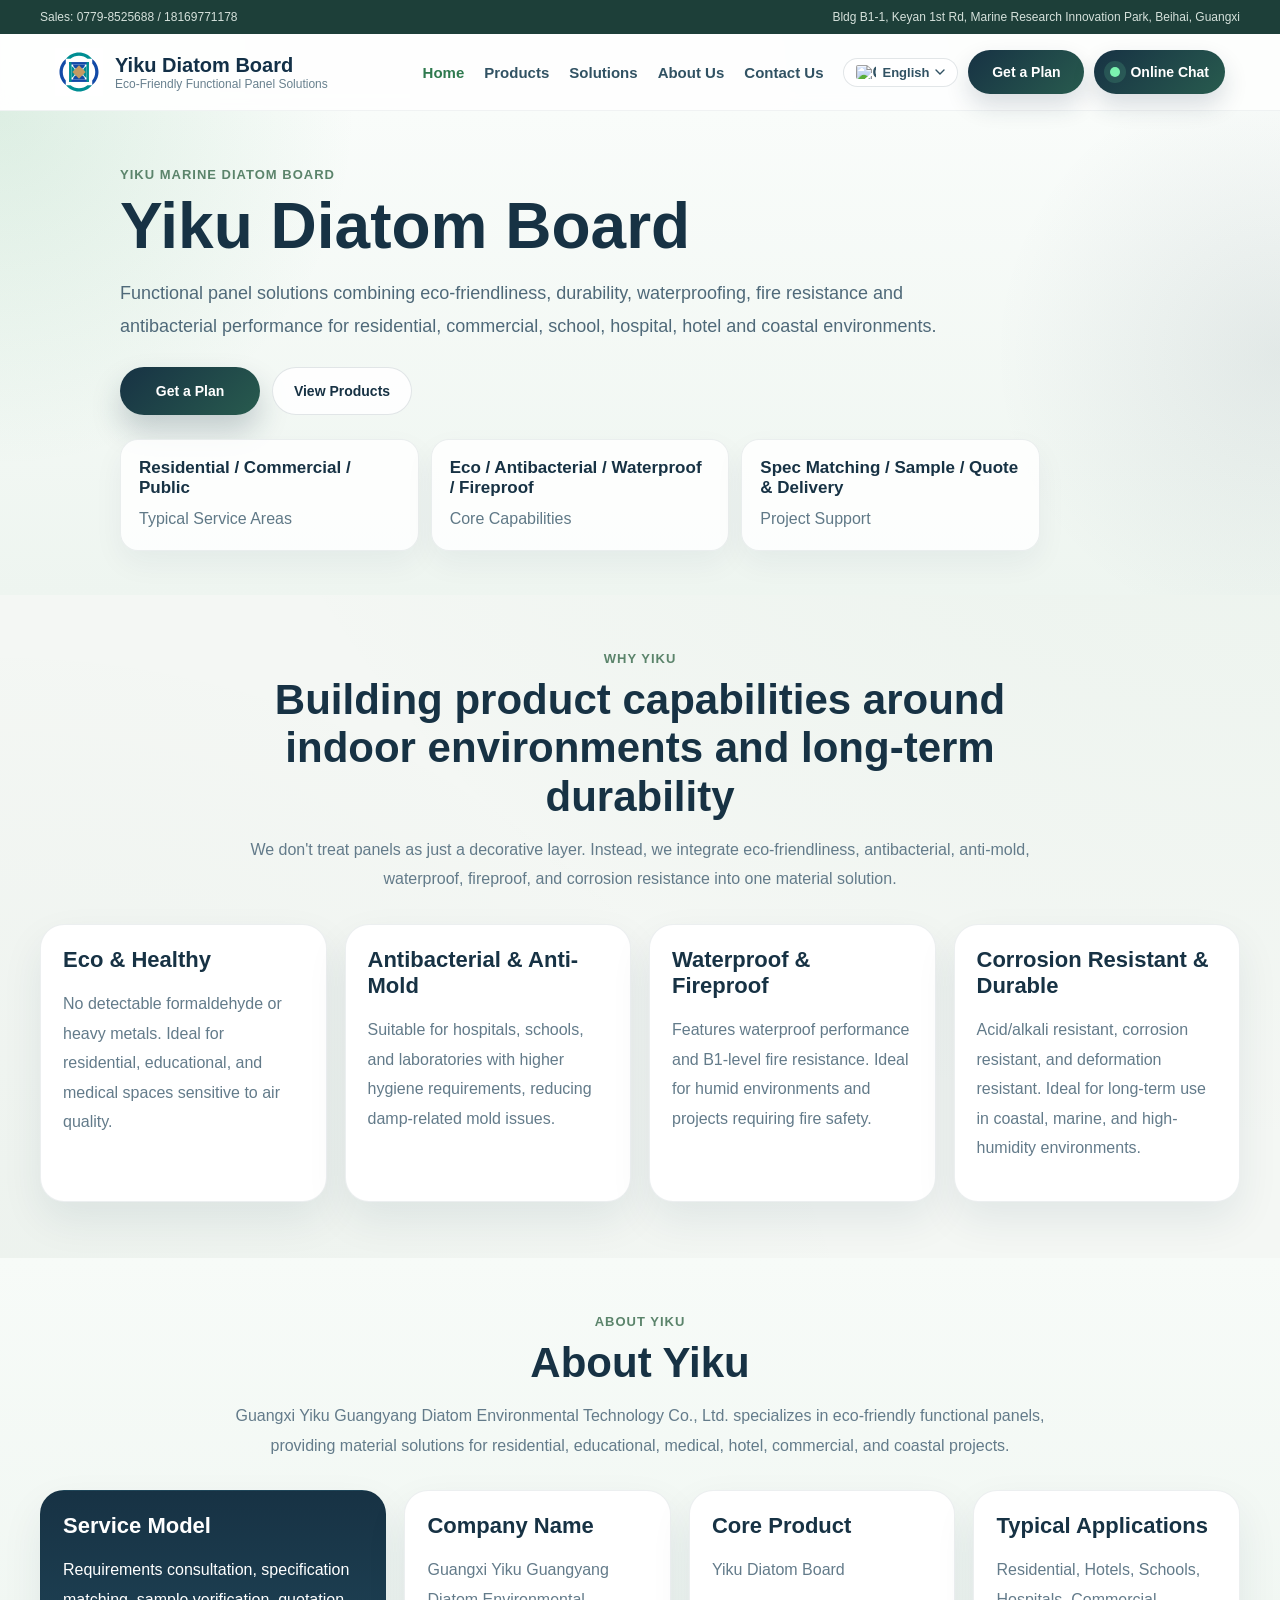
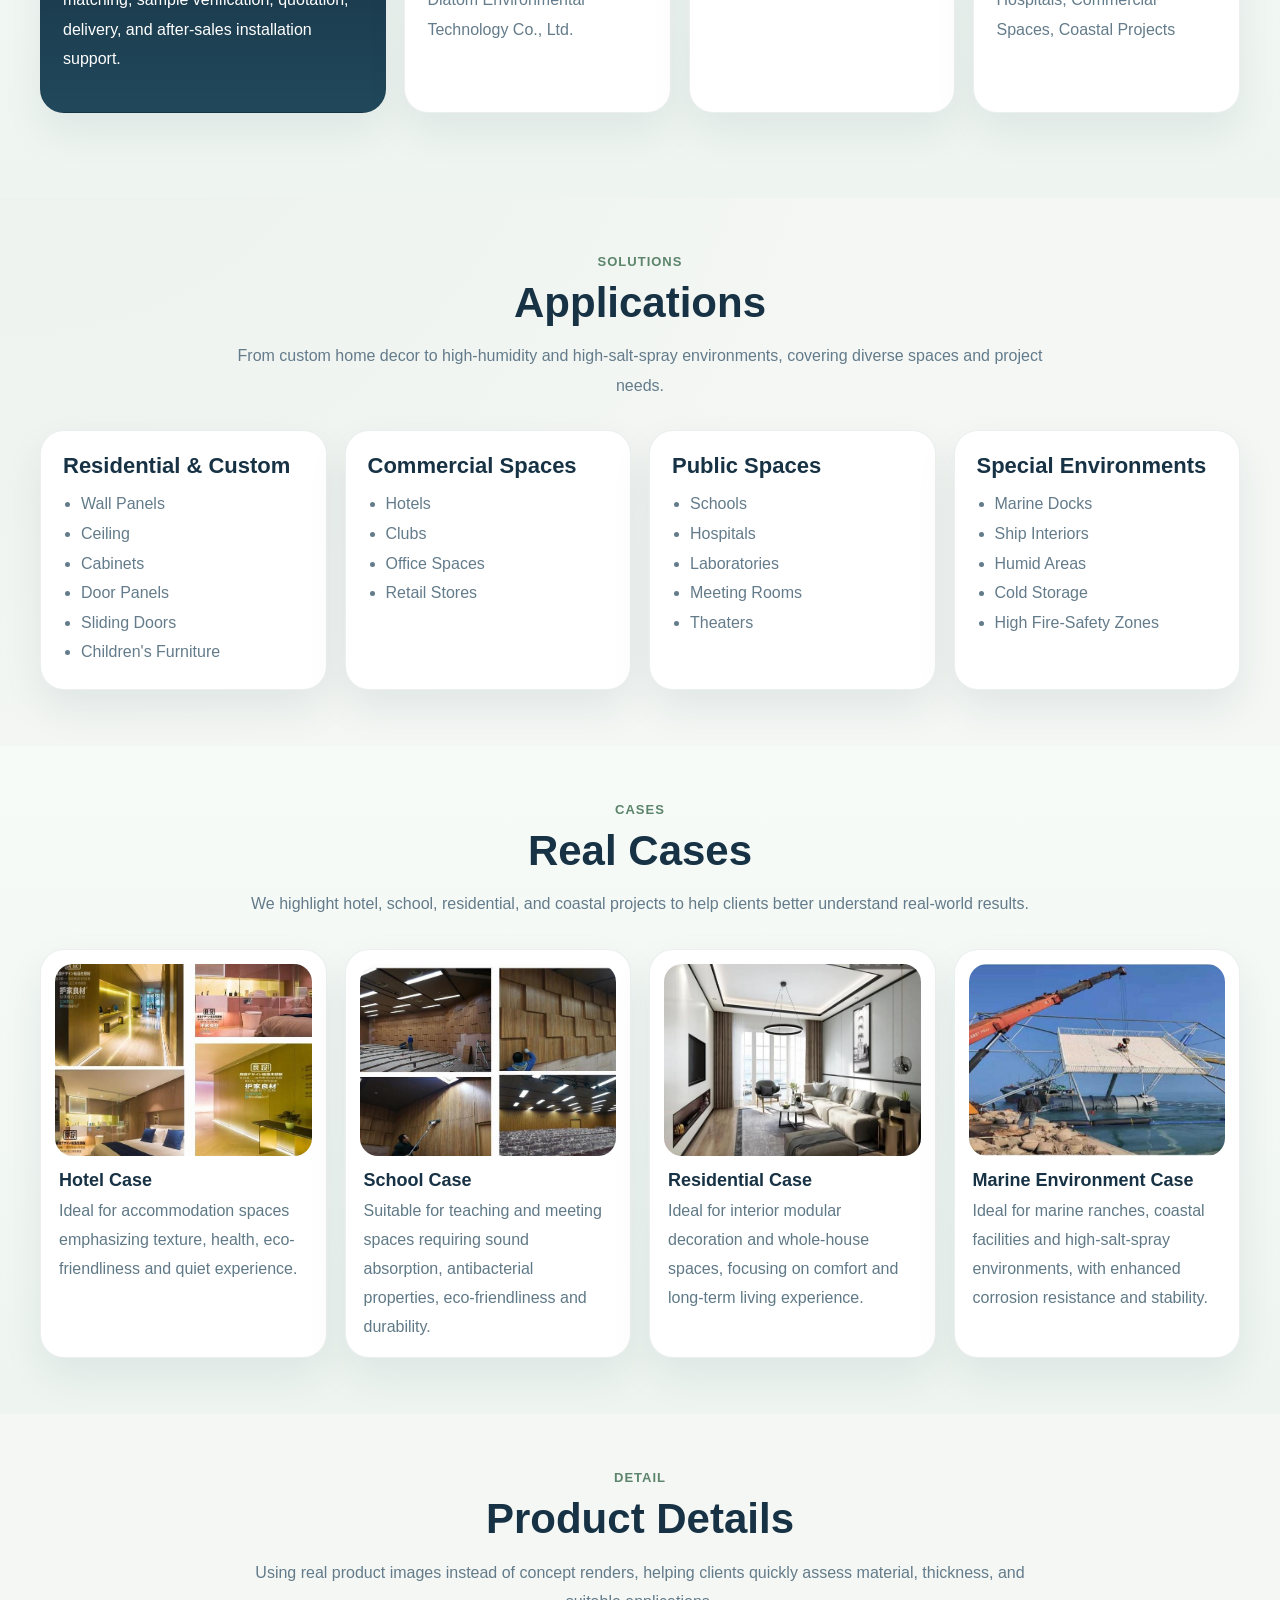
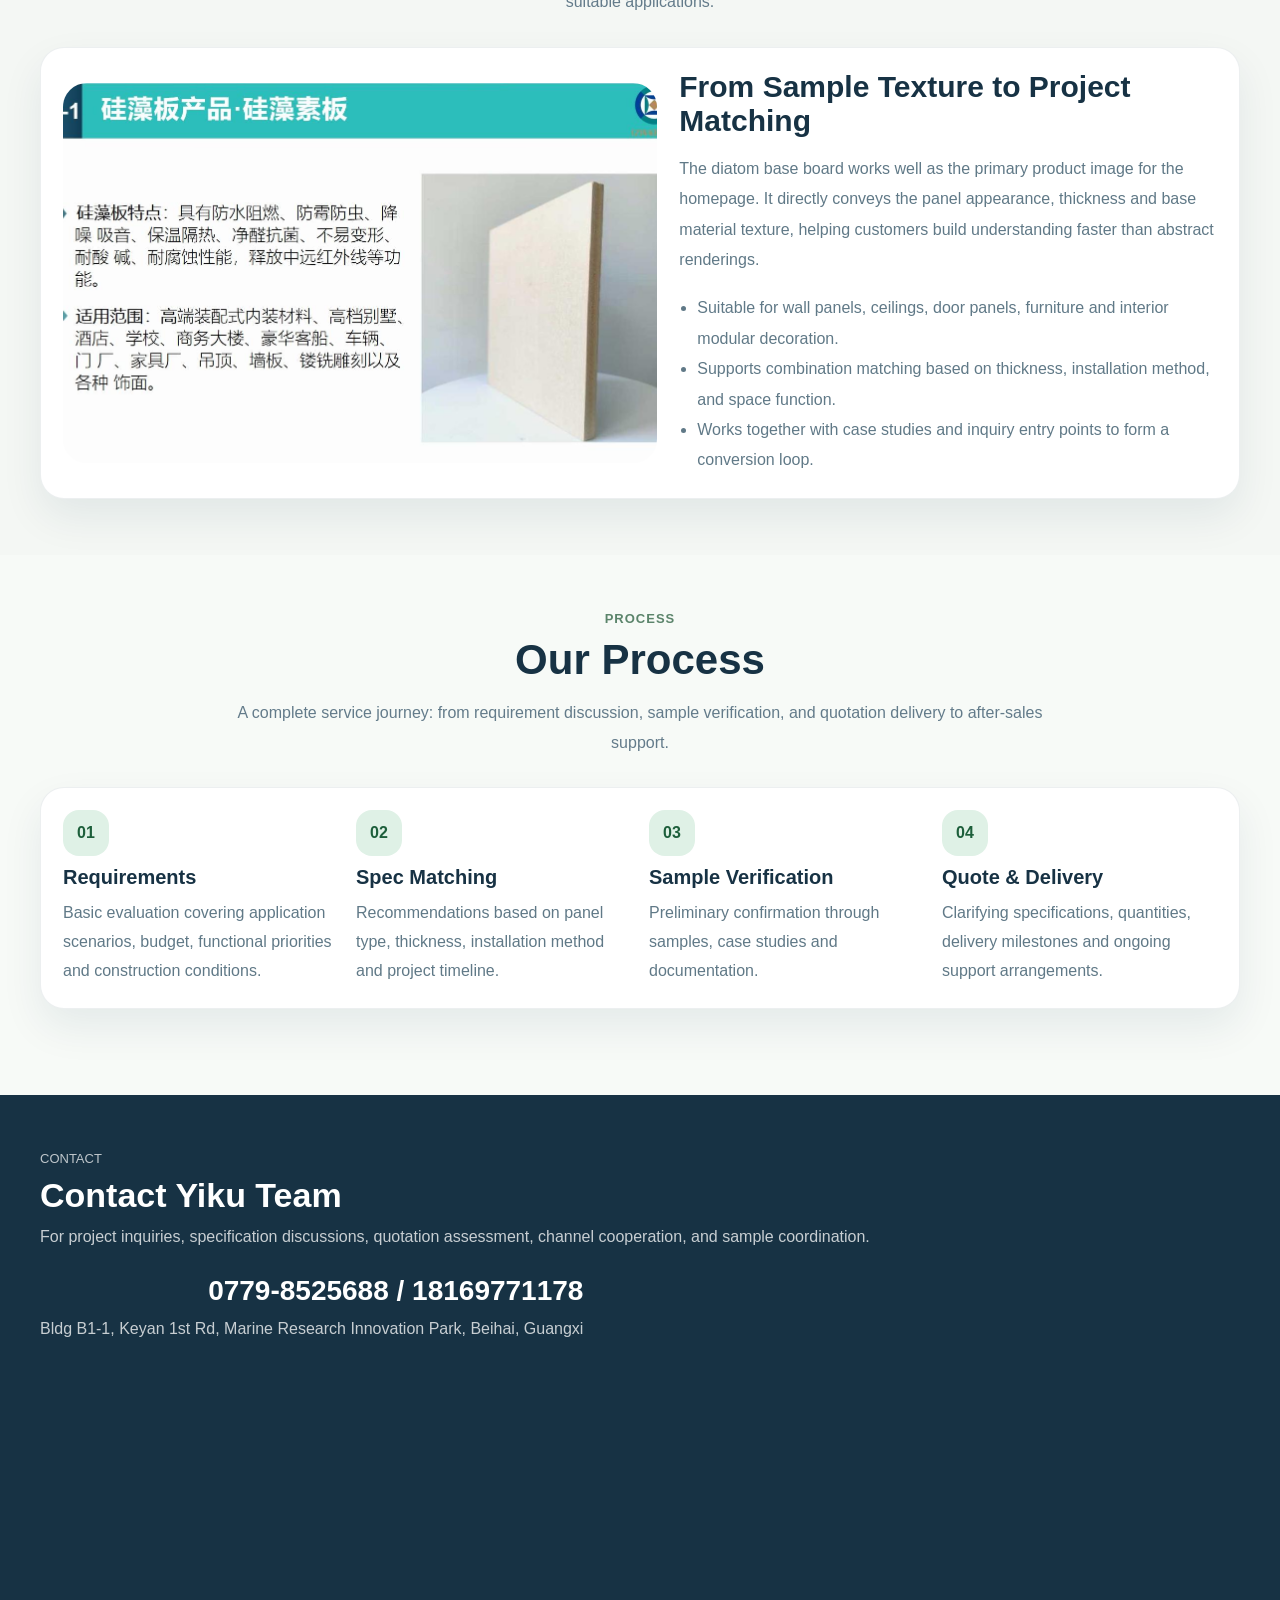
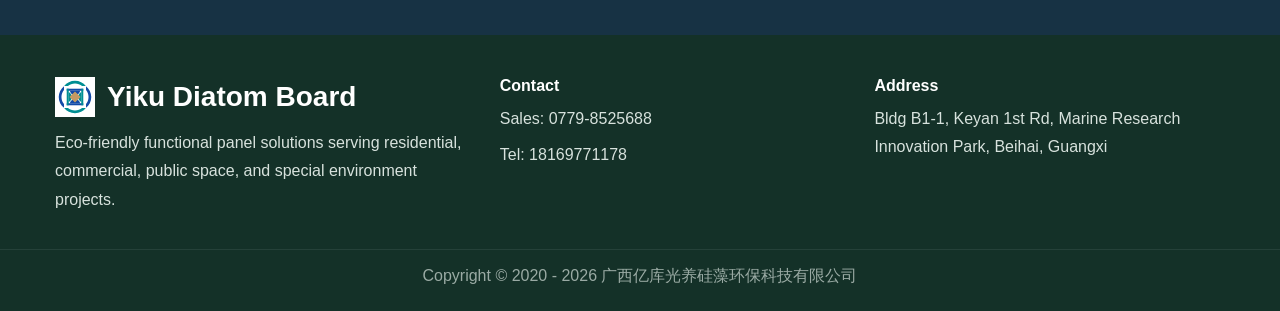
==== commit 48275c23: "chore: 清理项目 — 移除参考项目、临时图片、开发笔记等冗余文件（8412个变更）" ====
--- a/guanwang/index.html
+++ b/guanwang/index.html
@@ -43,15 +43,15 @@
         <!-- 语言切换器（桌面端） -->
         <div class="lang-switcher">
           <button class="lang-switcher-toggle" type="button" aria-expanded="false" aria-label="切换语言">
-            <span class="lang-flag">🇨🇳</span>
+            <img class="lang-flag" src="https://flagcdn.com/w20/cn.png" width="20" height="14" alt="CN" style="vertical-align:middle;border-radius:2px">
             <span class="lang-name">简体中文</span>
             <svg class="lang-switcher-arrow" width="10" height="6" viewBox="0 0 10 6"><path d="M1 1l4 4 4-4" stroke="currentColor" stroke-width="1.4" fill="none" stroke-linecap="round"/></svg>
           </button>
           <div class="lang-switcher-menu" hidden>
-            <button type="button" data-lang="zh-CN"><span class="lang-flag">🇨🇳</span><span>简体中文</span></button>
-            <button type="button" data-lang="en-US"><span class="lang-flag">🇺🇸</span><span>English</span></button>
-            <button type="button" data-lang="ja-JP"><span class="lang-flag">🇯🇵</span><span>日本語</span></button>
-            <button type="button" data-lang="ko-KR"><span class="lang-flag">🇰🇷</span><span>한국어</span></button>
+            <button type="button" data-lang="zh-CN"><span class="lang-flag"><img class="lang-flag" src="https://flagcdn.com/w20/cn.png" width="20" height="14" alt="CN" style="vertical-align:middle;border-radius:2px"></span><span>简体中文</span></button>
+            <button type="button" data-lang="en-US"><span class="lang-flag"><img class="lang-flag" src="https://flagcdn.com/w20/us.png" width="20" height="14" alt="US" style="vertical-align:middle;border-radius:2px"></span><span>English</span></button>
+            <button type="button" data-lang="ja-JP"><span class="lang-flag"><img class="lang-flag" src="https://flagcdn.com/w20/jp.png" width="20" height="14" alt="JP" style="vertical-align:middle;border-radius:2px"></span><span>日本語</span></button>
+            <button type="button" data-lang="ko-KR"><span class="lang-flag"><img class="lang-flag" src="https://flagcdn.com/w20/kr.png" width="20" height="14" alt="KR" style="vertical-align:middle;border-radius:2px"></span><span>한국어</span></button>
           </div>
         </div>
 
@@ -86,14 +86,12 @@
                 <span class="chat-image-preview-name"></span>
                 <button type="button" class="chat-image-preview-remove" title="移除图片" data-i18n-title="chat.remove_image">&times;</button>
               </div>
+              <label class="chat-image-btn" title="发送图片" data-i18n-title="chat.send_image">
+                <input type="file" accept="image/*" style="display:none" class="chat-image-input">
+                +
+              </label>
               <input name="draft" type="text" placeholder="请输入你的问题" autocomplete="off" data-i18n-placeholder="chat.placeholder">
-              <div class="chat-form-actions">
-                <label class="chat-image-btn" title="发送图片" data-i18n-title="chat.send_image">
-                  <input type="file" accept="image/*" style="display:none" class="chat-image-input">
-                  &#x1F4F7;
-                </label>
-                <button type="submit" data-i18n="chat.send">发送</button>
-              </div>
+              <button type="submit" data-i18n="chat.send">发送</button>
             </form>
           </div>
         </div>
@@ -126,15 +124,15 @@
       <!-- 语言切换器（手机端） -->
       <div class="lang-switcher-mobile">
         <button class="lang-switcher-mobile-toggle" type="button" aria-expanded="false" aria-label="切换语言">
-          <span class="lang-flag">🇨🇳</span>
+          <span class="lang-flag"><img class="lang-flag" src="https://flagcdn.com/w20/cn.png" width="20" height="14" alt="CN" style="vertical-align:middle;border-radius:2px"></span>
           <span class="lang-name">简体中文</span>
           <svg class="lang-switcher-arrow" width="10" height="6" viewBox="0 0 10 6"><path d="M1 1l4 4 4-4" stroke="currentColor" stroke-width="1.4" fill="none" stroke-linecap="round"/></svg>
         </button>
         <div class="lang-switcher-mobile-menu" hidden>
-          <button type="button" data-lang="zh-CN"><span class="lang-flag">🇨🇳</span><span>简体中文</span></button>
-          <button type="button" data-lang="en-US"><span class="lang-flag">🇺🇸</span><span>English</span></button>
-          <button type="button" data-lang="ja-JP"><span class="lang-flag">🇯🇵</span><span>日本語</span></button>
-          <button type="button" data-lang="ko-KR"><span class="lang-flag">🇰🇷</span><span>한국어</span></button>
+          <button type="button" data-lang="zh-CN"><span class="lang-flag"><img class="lang-flag" src="https://flagcdn.com/w20/cn.png" width="20" height="14" alt="CN" style="vertical-align:middle;border-radius:2px"></span><span>简体中文</span></button>
+          <button type="button" data-lang="en-US"><span class="lang-flag"><img class="lang-flag" src="https://flagcdn.com/w20/us.png" width="20" height="14" alt="US" style="vertical-align:middle;border-radius:2px"></span><span>English</span></button>
+          <button type="button" data-lang="ja-JP"><span class="lang-flag"><img class="lang-flag" src="https://flagcdn.com/w20/jp.png" width="20" height="14" alt="JP" style="vertical-align:middle;border-radius:2px"></span><span>日本語</span></button>
+          <button type="button" data-lang="ko-KR"><span class="lang-flag"><img class="lang-flag" src="https://flagcdn.com/w20/kr.png" width="20" height="14" alt="KR" style="vertical-align:middle;border-radius:2px"></span><span>한국어</span></button>
         </div>
       </div>
 
@@ -168,14 +166,12 @@
               <span class="chat-image-preview-name"></span>
               <button type="button" class="chat-image-preview-remove" title="移除图片" data-i18n-title="chat.remove_image">&times;</button>
             </div>
+            <label class="chat-image-btn" title="发送图片" data-i18n-title="chat.send_image">
+              <input type="file" accept="image/*" style="display:none" class="chat-image-input">
+              +
+            </label>
             <input name="draft" type="text" placeholder="请输入你的问题" autocomplete="off" data-i18n-placeholder="chat.placeholder">
-            <div class="chat-form-actions">
-              <label class="chat-image-btn" title="发送图片" data-i18n-title="chat.send_image">
-                <input type="file" accept="image/*" style="display:none" class="chat-image-input">
-                &#x1F4F7;
-              </label>
-              <button type="submit" data-i18n="chat.send">发送</button>
-            </div>
+            <button type="submit" data-i18n="chat.send">发送</button>
           </form>
         </div>
       </div>
--- a/guanwang/styles.css
+++ b/guanwang/styles.css
@@ -792,18 +792,29 @@
   word-break: break-word;
 }
 
+.chat-bubble-image {
+  max-width: 200px;
+  max-height: 200px;
+  width: auto;
+  height: auto;
+  border-radius: 12px;
+  display: block;
+  margin: 0 auto 8px;
+}
+
 .chat-row-user .chat-bubble {
   background: linear-gradient(135deg, rgba(47, 122, 79, 0.18), rgba(76, 169, 109, 0.14));
   color: #1a4e33;
 }
 
 .chat-form {
-  display: grid;
-  grid-template-columns: 1fr auto;
-  gap: 10px;
-  padding: 14px;
+  display: flex;
+  flex-wrap: wrap;
+  gap: 8px;
+  padding: 12px 14px;
   border-top: 1px solid rgba(19, 48, 71, 0.08);
   background: #fff;
+  align-items: center;
 }
 
 .chat-form input {
@@ -875,13 +886,14 @@
   display: inline-flex;
   align-items: center;
   justify-content: center;
-  width: 44px;
-  height: 44px;
+  width: 26px;
+  height: 26px;
   border: 1px solid rgba(47, 122, 79, 0.18);
-  border-radius: 14px;
+  border-radius: 50%;
   background: #f6faf7;
   color: #5b846b;
-  font-size: 18px;
+  font-size: 14px;
+  font-weight: 700;
   cursor: pointer;
   transition: all 180ms ease;
   flex: 0 0 auto;
@@ -903,7 +915,8 @@
   display: flex;
   align-items: center;
   gap: 8px;
-  grid-column: 1 / -1;
+  width: 100%;
+  flex-basis: 100%;
   padding: 6px 12px;
   border-radius: 10px;
   background: #f0f7f1;
@@ -1148,10 +1161,6 @@
     border-radius: 24px;
   }
 
-  .chat-form {
-    grid-template-columns: 1fr;
-  }
-
   .chat-form button {
     height: 46px;
   }
@@ -1166,8 +1175,8 @@
   }
 
   .chat-image-btn {
-    width: 46px;
-    height: 46px;
+    width: 26px;
+    height: 26px;
   }
 
   .footer-grid {
@@ -1425,7 +1434,6 @@
 
   .chat-form {
     padding: 10px;
-    grid-template-columns: 1fr;
   }
 
   .chat-form input {
@@ -1447,8 +1455,8 @@
   }
 
   .chat-image-btn {
-    width: 44px;
-    height: 44px;
+    width: 26px;
+    height: 26px;
   }
 
   .chat-image-preview {
